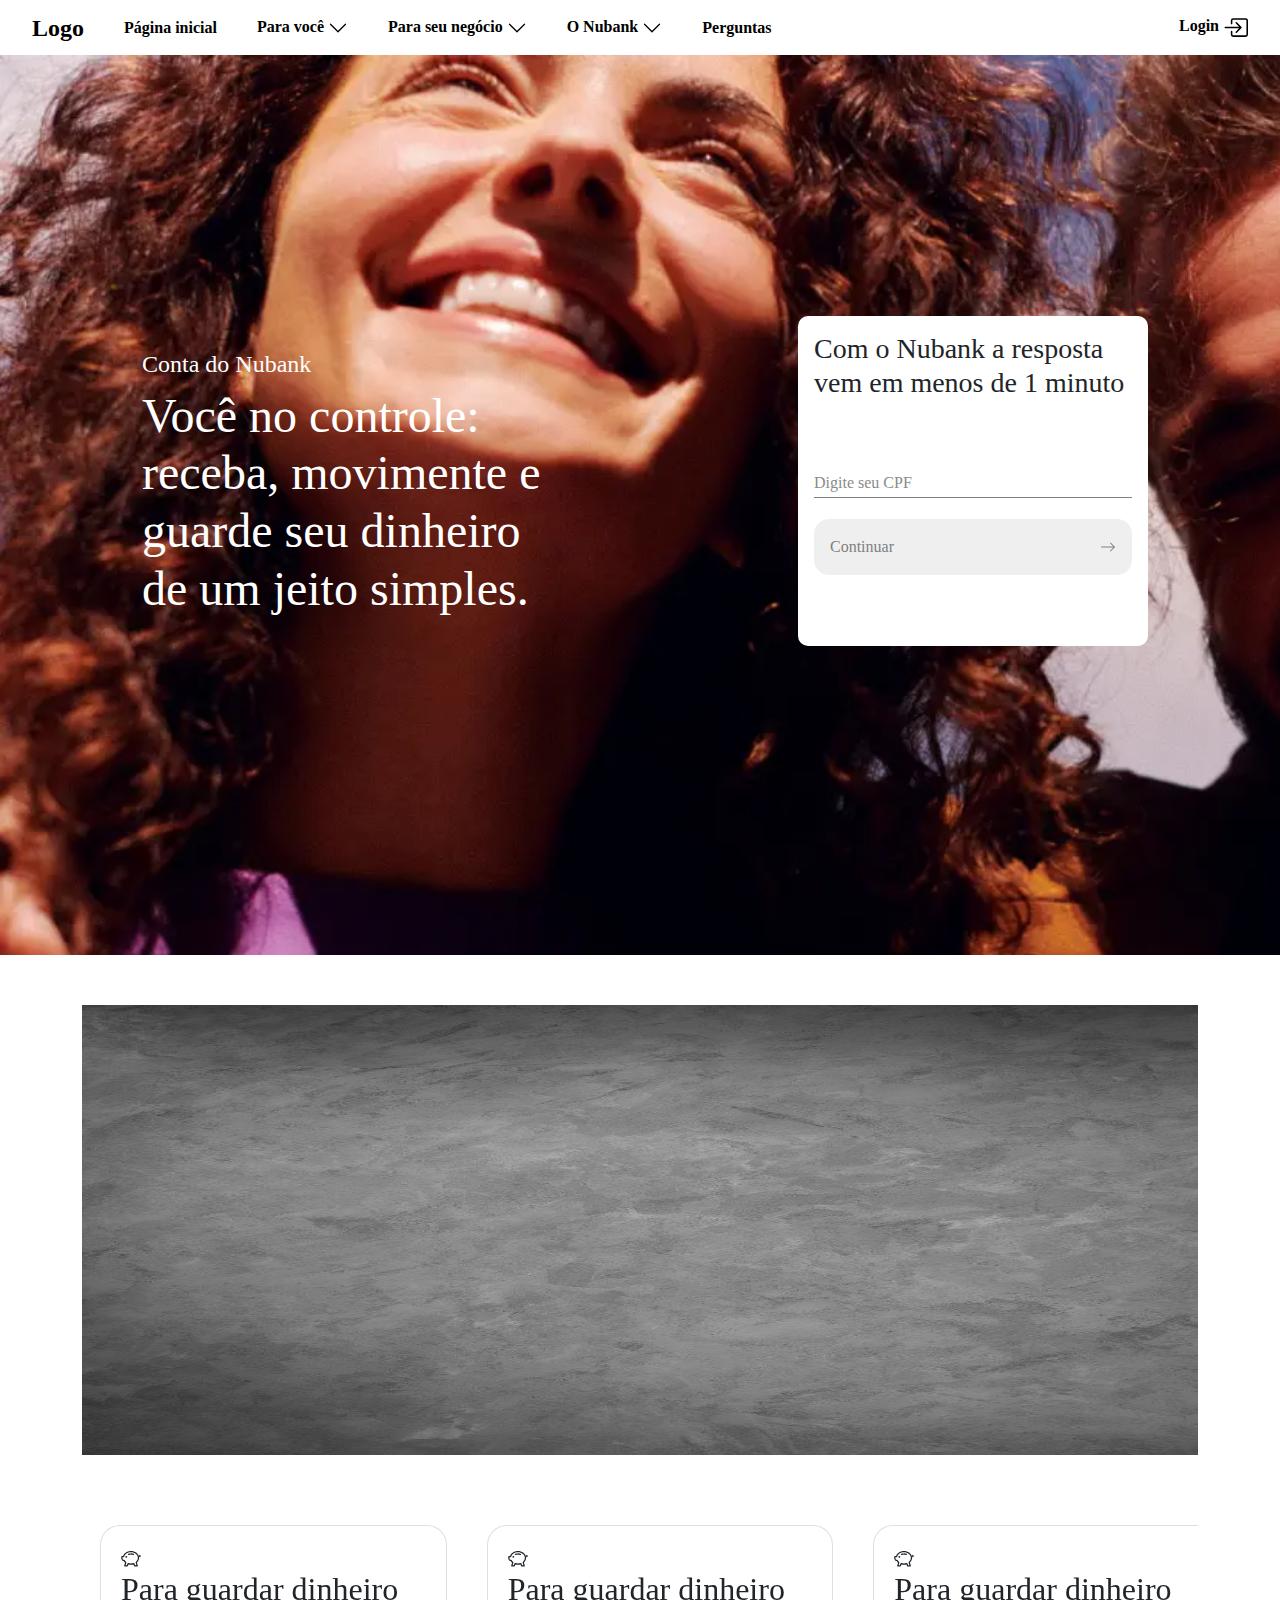
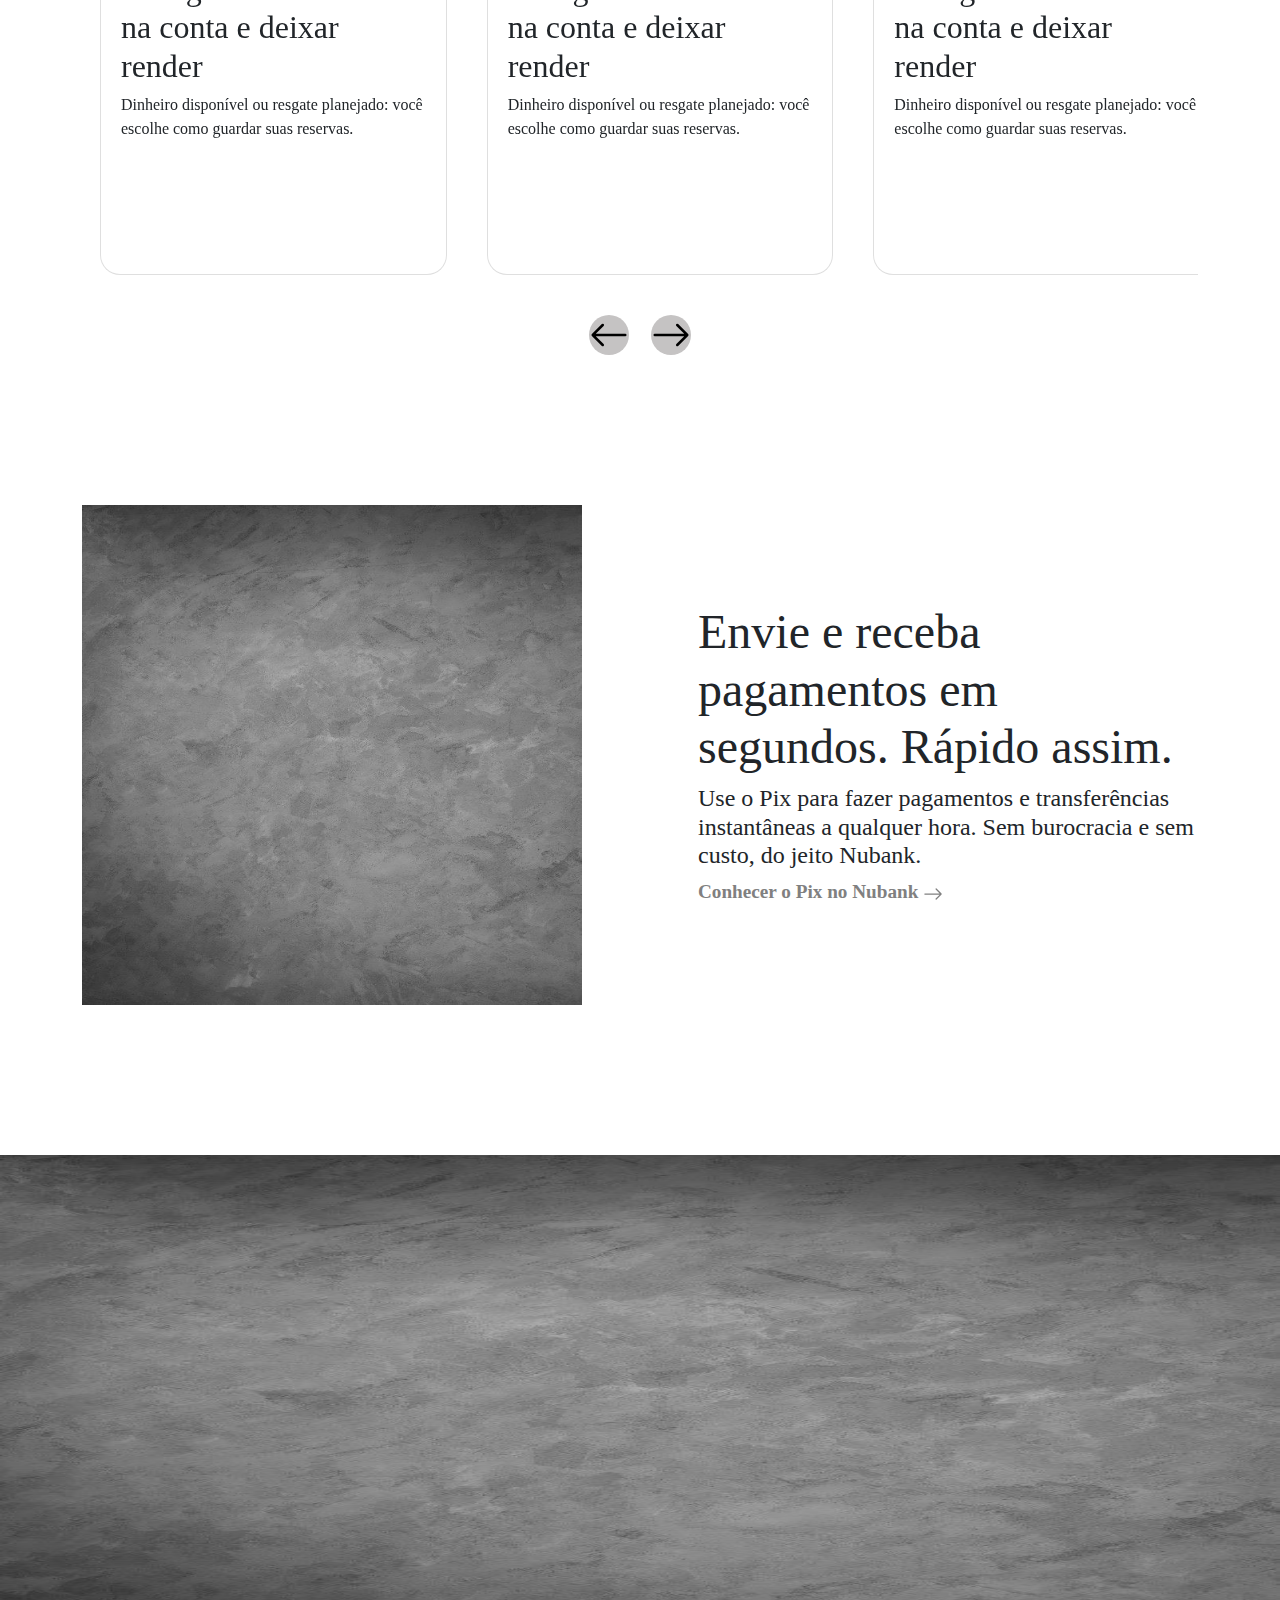
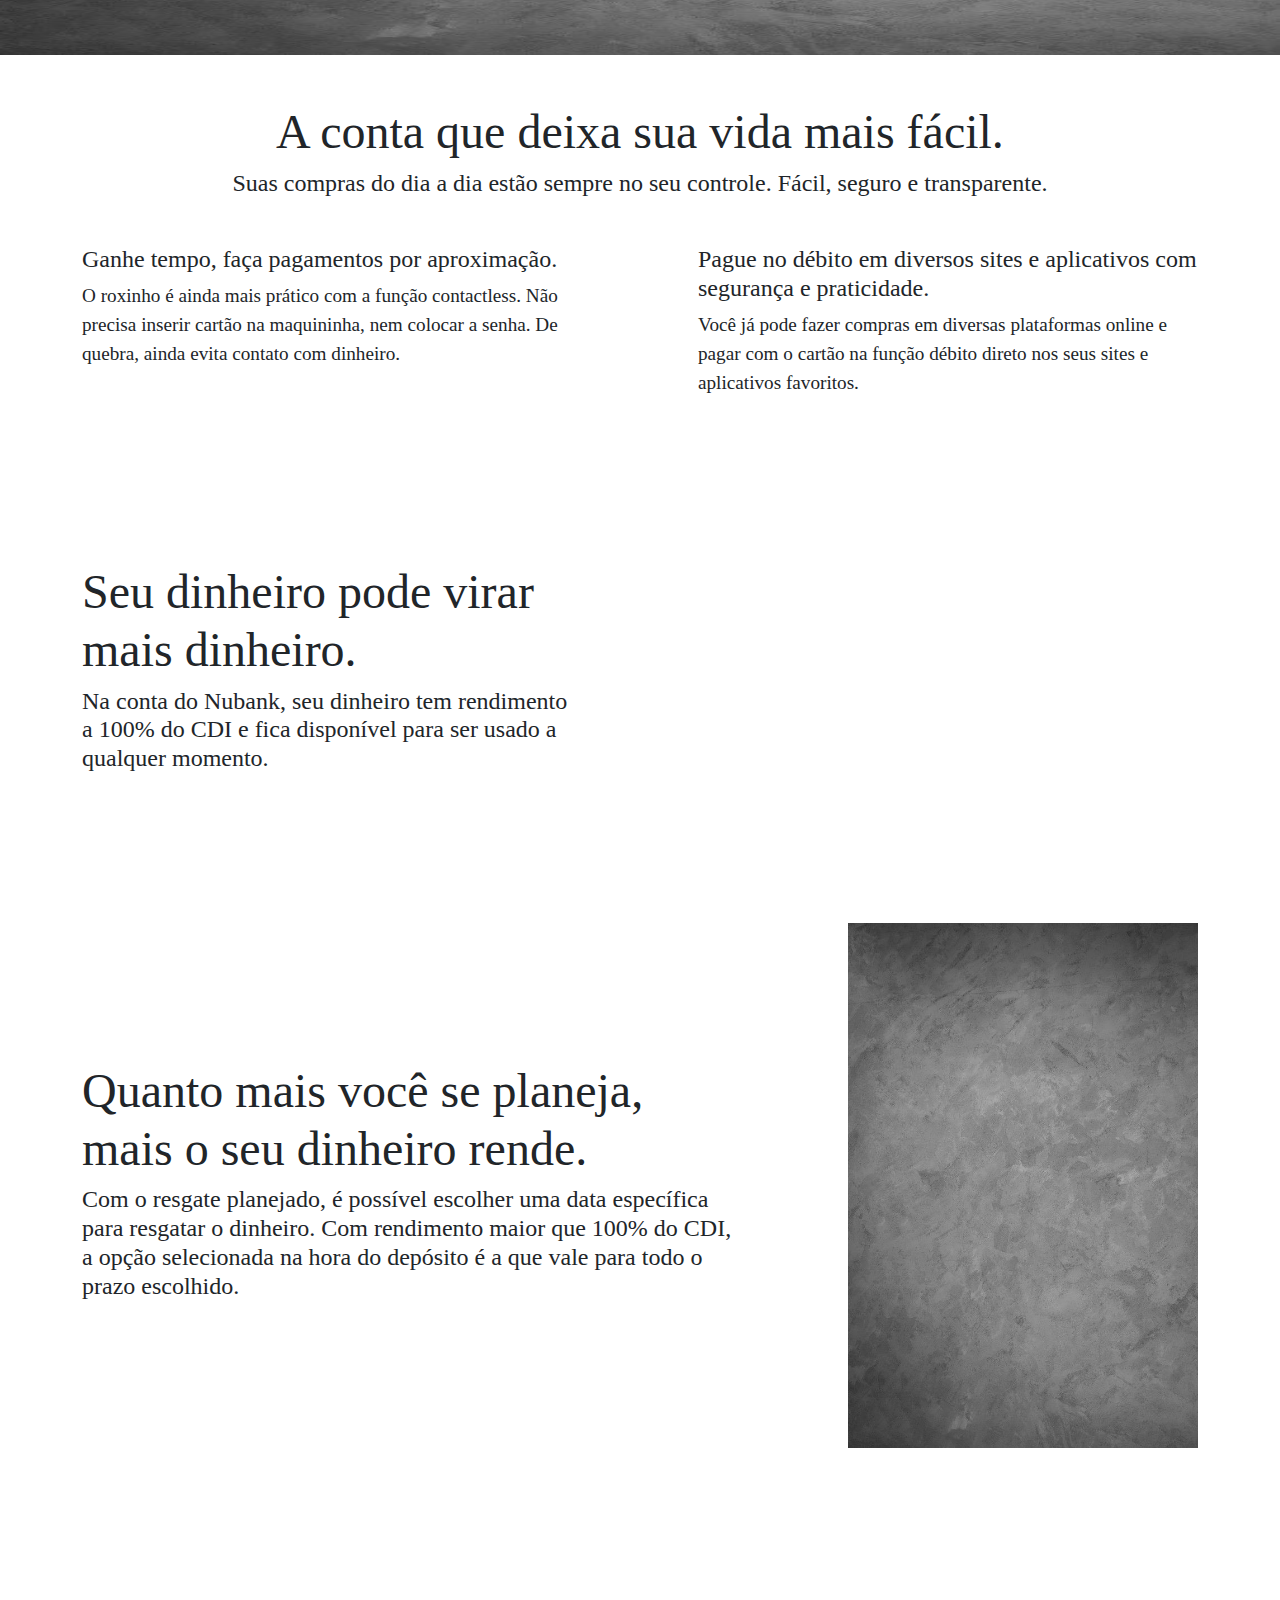
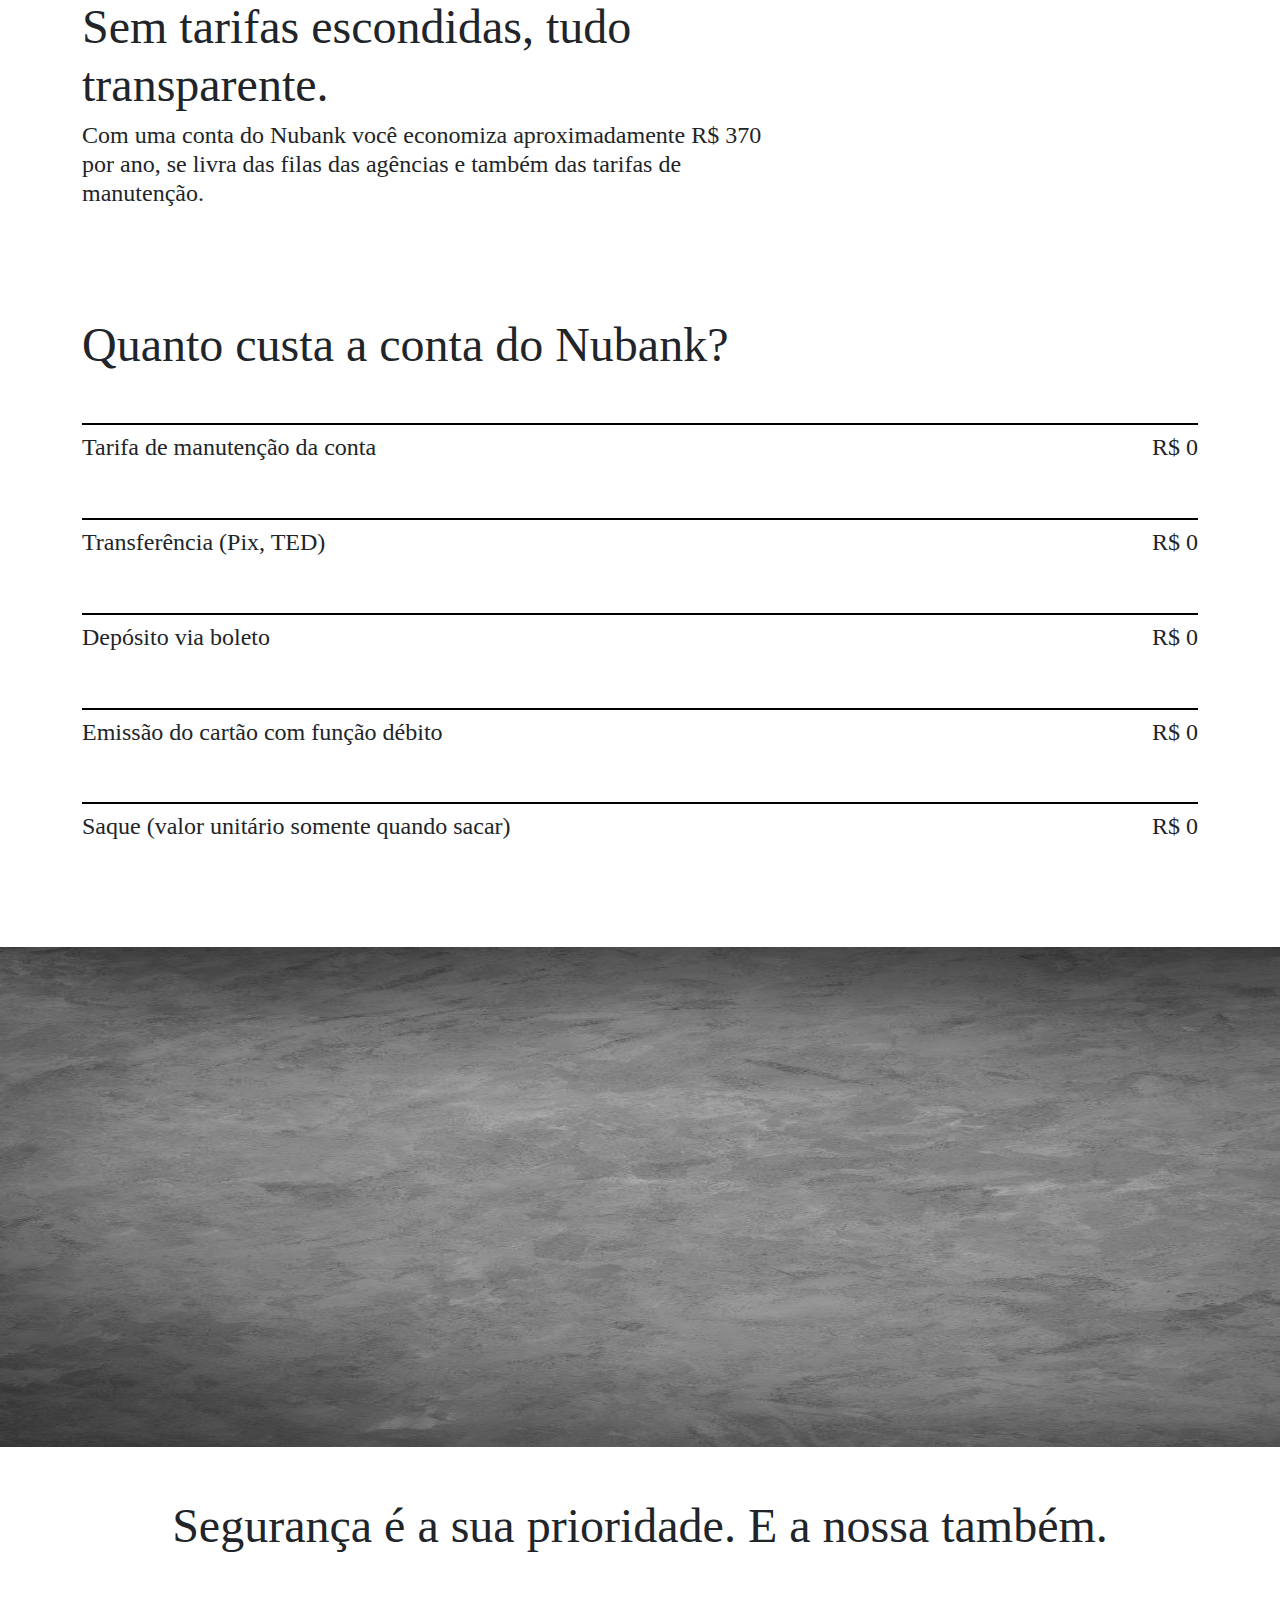
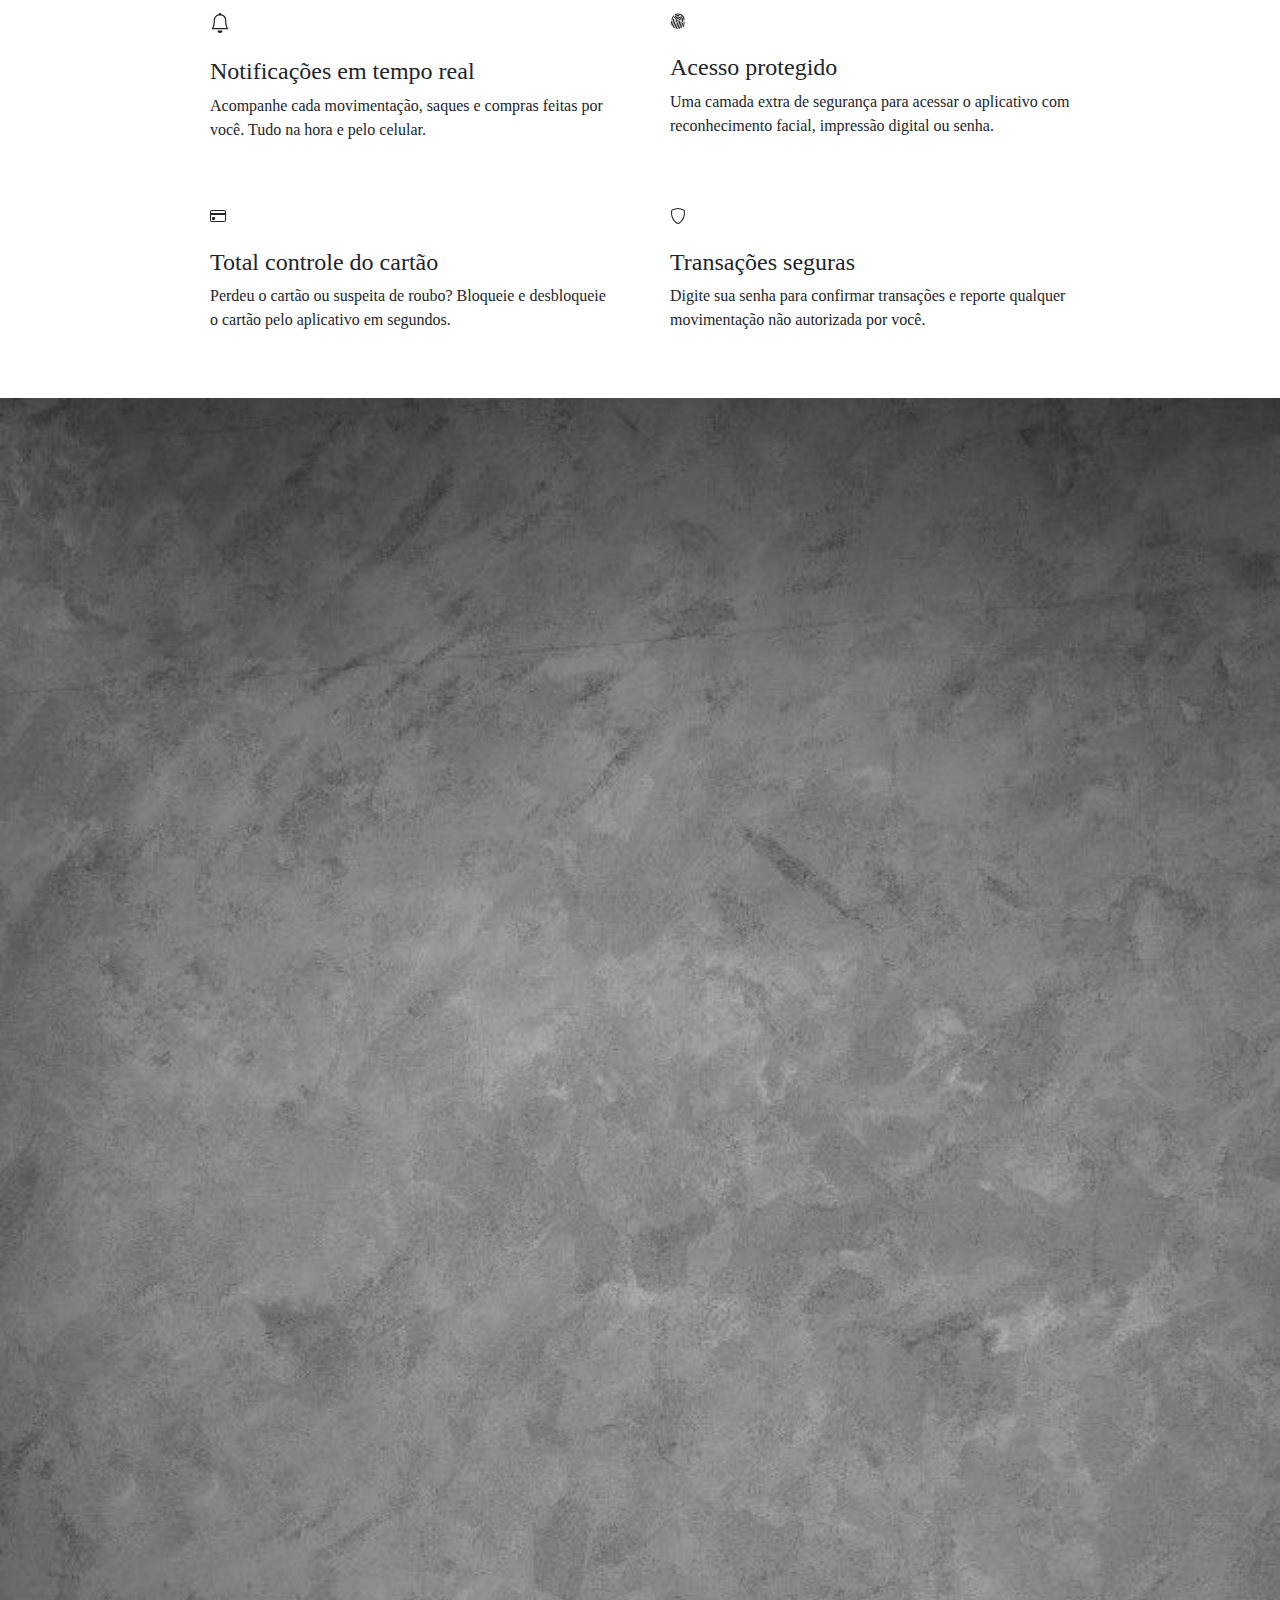
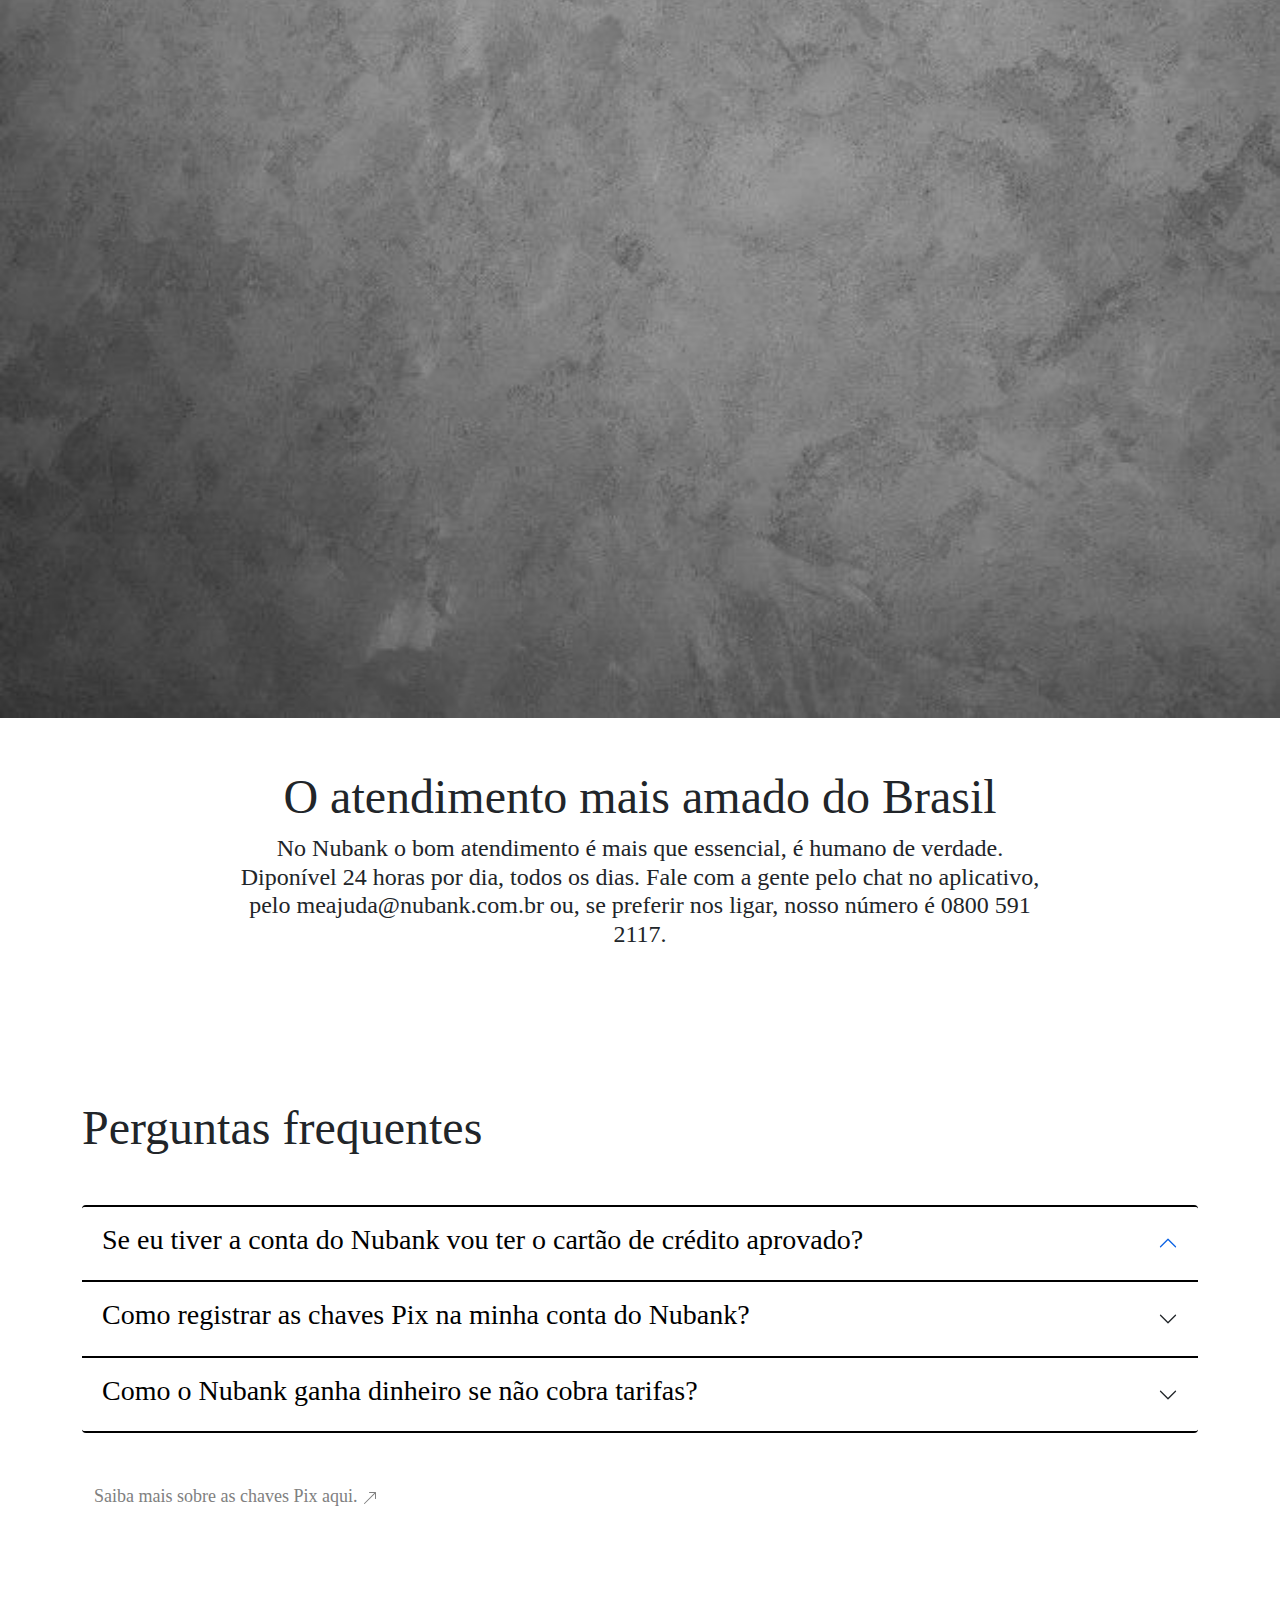
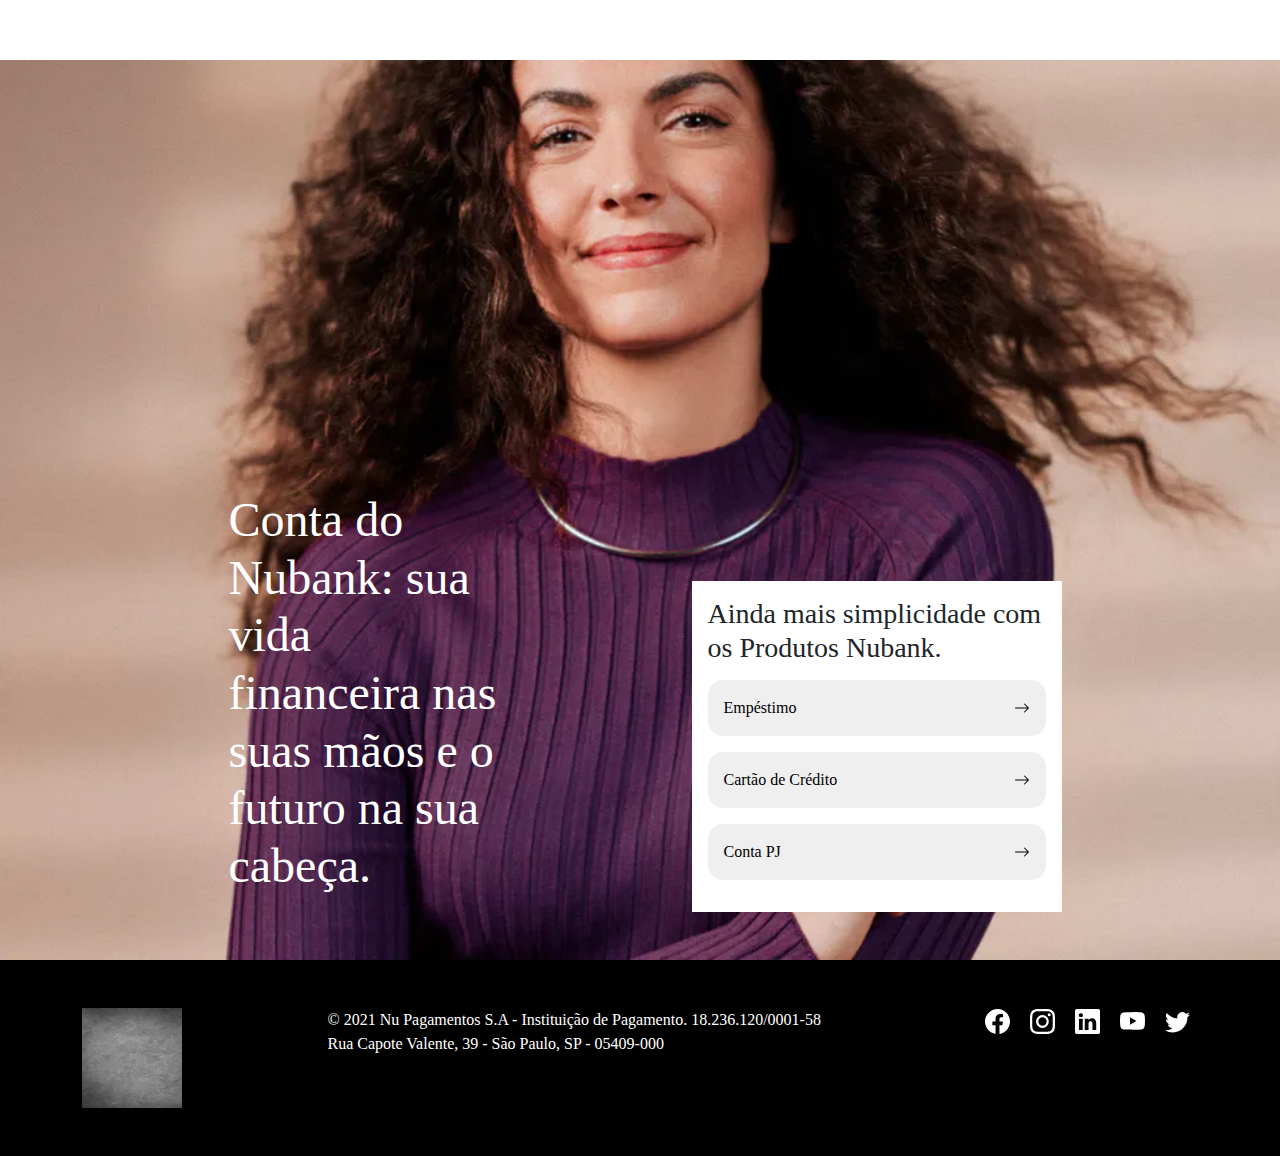
==== conta.html @ ff96b142 "Atualizações" ====
<!DOCTYPE html>
<html lang="en">
  <head>
      <meta charset="UTF-8">
      <meta http-equiv="X-UA-Compatible" content="IE=edge">
      <meta name="viewport" content="width=device-width, initial-scale=1.0">
      <link href="css/bootstrap.css" rel="stylesheet">
          <!-- ===== Link Swiper's CSS ===== -->
          <link rel="stylesheet" href="https://unpkg.com/swiper/swiper-bundle.min.css"/>

          <!-- ===== Fontawesome CDN Link ===== -->
          <link rel="stylesheet" href="https://cdnjs.cloudflare.com/ajax/libs/font-awesome/6.0.0-beta3/css/all.min.css"/>
              
          <link rel="stylesheet" href="css/style.css">

      <title>Conta</title>
  </head>
  <body>
      <div class="nave-bar" id="btnMenu">
          <div>
            Logo
          </div>  
          <div >
            <svg xmlns="http://www.w3.org/2000/svg" width="40" height="40" fill="currentColor" class="bi bi-list text-end" viewBox="0 0 16 16">
              <path fill-rule="evenodd" d="M2.5 12a.5.5 0 0 1 .5-.5h10a.5.5 0 0 1 0 1H3a.5.5 0 0 1-.5-.5zm0-4a.5.5 0 0 1 .5-.5h10a.5.5 0 0 1 0 1H3a.5.5 0 0 1-.5-.5zm0-4a.5.5 0 0 1 .5-.5h10a.5.5 0 0 1 0 1H3a.5.5 0 0 1-.5-.5z"/>
            </svg>
          </div>
        </div>
      
        <nav class="bg-white container-fluid">
          <ul class="menu  align-items-center justify-content-between" id="menu">
            <div id="nav">
              <li class=""><a href="#" class="nave-bar1">Logo</a></li>
              <li class=""><a href="#" class="menu__link">Página inicial</a></li>
              <li class=" container-submenu">
                <a  href="#" class="menu__link submenu-btn" >Para você
                    <svg xmlns="http://www.w3.org/2000/svg" width="20" height="20" fill="currentColor" class="bi bi-chevron-down" viewBox="0 0 16 16">
                        <path fill-rule="evenodd" d="M1.646 4.646a.5.5 0 0 1 .708 0L8 10.293l5.646-5.647a.5.5 0 0 1 .708.708l-6 6a.5.5 0 0 1-.708 0l-6-6a.5.5 0 0 1 0-.708z"/>
                      </svg>
                </a>
                <ul id="div" class="submenu">
                  <div class="d-flex w-100 bg-white">
                    <div class=" menu_div  w-100">
                      <p>Nubank</p>
                      <p><a class="link_submenu" href="#">Cartão de crédito</a></p>
                      <p><a class="link_submenu" href="#">Conta do Nubank</a></p> 
                    </div>
        
                    <div class=" menu_div w-100">
                      <p>Nubank Ultravioleta</p>
                      <p><a class="link_submenu" href="#">Cartão de crédito</a></p>  
                    </div>
        
                    <div class=" menu_div w-100">
                      <p>Outros produtos</p>
                      <p><a class="link_submenu" href="#">Empréstimo Pessoal</a></p>
                      <p><a class="link_submenu" href="#">Seguro de Vida</a></p> 
                      <p><a class="link_submenu" href="#">Seguro de Celular</a></p>
                      <p><a class="link_submenu" href="#">Investimento</a></p> 
                    </div>
                  </div>
                </ul>     
              </li>
            
              <li class=" container-submenu">
                <a  href="#" class="menu__link submenu-btn" >Para seu negócio
                    <svg xmlns="http://www.w3.org/2000/svg" width="20" height="20" fill="currentColor" class="bi bi-chevron-down" viewBox="0 0 16 16">
                        <path fill-rule="evenodd" d="M1.646 4.646a.5.5 0 0 1 .708 0L8 10.293l5.646-5.647a.5.5 0 0 1 .708.708l-6 6a.5.5 0 0 1-.708 0l-6-6a.5.5 0 0 1 0-.708z"/>
                    </svg>
                </a>
                <ul id="div" class="submenu">
                  <div class="bg-white">
                    <div class=" menu_div">
                      <p>Nubank PJ</p>
                      <p><a class="link_submenu" href="#">Conta PJ</a></p>
                      <p><a class="link_submenu" href="#">Cartão de crédito PJ</a></p> 
                    </div>
                  </div>
                </ul>     
              </li>
              <li class=" container-submenu">
                <a  href="#" class="menu__link submenu-btn" >O Nubank
                    <svg xmlns="http://www.w3.org/2000/svg" width="20" height="20" fill="currentColor" class="bi bi-chevron-down" viewBox="0 0 16 16">
                        <path fill-rule="evenodd" d="M1.646 4.646a.5.5 0 0 1 .708 0L8 10.293l5.646-5.647a.5.5 0 0 1 .708.708l-6 6a.5.5 0 0 1-.708 0l-6-6a.5.5 0 0 1 0-.708z"/>
                      </svg>
                </a>
                <ul id="div" class="submenu">
                  <div class="d-flex w-100 bg-white">
                    <div class=" menu_div  w-100">
                      <p>Sobre nós</p>
                      <p><a class="link_submenu" href="#">O Nu</a></p>
                      <p><a class="link_submenu" href="#">Sala de impresa</a></p> 
                      <p><a class="link_submenu" href="#">Carreiras</a></p>
                      <p><a class="link_submenu" href="#">Nu Impacto</a></p> 
                      <p><a class="link_submenu" href="#">Investidores</a></p> 
                    </div>
        
                    <div class=" menu_div w-100">
                      <p>Outros canais</p>
                      <p><a class="link_submenu" href="#">Blog</a></p>
                      <p><a class="link_submenu" href="#">Newsletter</a></p>
                      <p><a class="link_submenu" href="#">Comunidade</a></p>
                      <p><a class="link_submenu" href="#">InvestNews</a></p>
                    </div>
        
                    <div class=" menu_div w-100">
                      <p>Nubank pelo mundo</p>
                      <p><a class="link_submenu" href="#">México</a></p>
                      <p><a class="link_submenu" href="#">Colômbia</a></p> 
                      <p><a class="link_submenu" href="#">Argentina</a></p>
                      <p><a class="link_submenu" href="#">Nu internacional</a></p> 
                    </div>
                  </div>
                </ul>     
              </li>
              <li class="menu__item"><a href="#" class="menu__link">Perguntas</a></li>
            </div>
            <li class="menu__item1 flexli">
                <a href="#" class="menu__link">Login
                  <svg xmlns="http://www.w3.org/2000/svg" width="25" height="25" fill="currentColor" class="bi bi-box-arrow-in-right" viewBox="0 0 16 16">
                      <path fill-rule="evenodd" d="M6 3.5a.5.5 0 0 1 .5-.5h8a.5.5 0 0 1 .5.5v9a.5.5 0 0 1-.5.5h-8a.5.5 0 0 1-.5-.5v-2a.5.5 0 0 0-1 0v2A1.5 1.5 0 0 0 6.5 14h8a1.5 1.5 0 0 0 1.5-1.5v-9A1.5 1.5 0 0 0 14.5 2h-8A1.5 1.5 0 0 0 5 3.5v2a.5.5 0 0 0 1 0v-2z"/>
                      <path fill-rule="evenodd" d="M11.854 8.354a.5.5 0 0 0 0-.708l-3-3a.5.5 0 1 0-.708.708L10.293 7.5H1.5a.5.5 0 0 0 0 1h8.793l-2.147 2.146a.5.5 0 0 0 .708.708l3-3z"/>
                    </svg>
                </a>
            </li> 

          </ul>
        </nav>
      <div class="img-topoConta">
          <div class="container">
              <div class="flex11 containerConta2">
                  <div class="divConta1 ">
                      <h5>Conta do Nubank</h5>
                      <h1>Você no controle: receba, movimente e guarde seu dinheiro de um jeito simples.</h1>
                  </div>
                  <div class="divConta2 mb-5" >
                      <div class="p-3">
                          <h3>Com o Nubank a resposta vem em menos de 1 minuto</h3>
                          <div id="input-cpf" class="mt-5">
                            <div>Digite seu CPF</div>
                            <input class="input1" type="text">
                          </div>
                          
                          <button class="mt-5 mb-4 ButtonConta2 p-3" type="submit">
                              <span>Continuar</span>   
                              <svg xmlns="http://www.w3.org/2000/svg" width="16" height="16" fill="currentColor" class="bi bi-arrow-right" viewBox="0 0 16 16">
                                  <path fill-rule="evenodd" d="M1 8a.5.5 0 0 1 .5-.5h11.793l-3.147-3.146a.5.5 0 0 1 .708-.708l4 4a.5.5 0 0 1 0 .708l-4 4a.5.5 0 0 1-.708-.708L13.293 8.5H1.5A.5.5 0 0 1 1 8z"/>
                              </svg>
                          </button>
                      </div>
                  </div>
              </div>
          </div>
      </div>

      <div class="container">
          <div class="imgConta1">
              <img class="imgConta12" src="img/49a67b7c873fd73ff56105f6567989dd.jpg" alt="">
          </div>  
      </div>

      <div class="for1">
        <div class="flexConta10">
          <div class=" card2">
            <svg xmlns="http://www.w3.org/2000/svg" width="20" height="20" fill="currentColor" class="bi bi-piggy-bank" viewBox="0 0 16 16">
                <path d="M5 6.25a.75.75 0 1 1-1.5 0 .75.75 0 0 1 1.5 0zm1.138-1.496A6.613 6.613 0 0 1 7.964 4.5c.666 0 1.303.097 1.893.273a.5.5 0 0 0 .286-.958A7.602 7.602 0 0 0 7.964 3.5c-.734 0-1.441.103-2.102.292a.5.5 0 1 0 .276.962z"/>
                <path fill-rule="evenodd" d="M7.964 1.527c-2.977 0-5.571 1.704-6.32 4.125h-.55A1 1 0 0 0 .11 6.824l.254 1.46a1.5 1.5 0 0 0 1.478 1.243h.263c.3.513.688.978 1.145 1.382l-.729 2.477a.5.5 0 0 0 .48.641h2a.5.5 0 0 0 .471-.332l.482-1.351c.635.173 1.31.267 2.011.267.707 0 1.388-.095 2.028-.272l.543 1.372a.5.5 0 0 0 .465.316h2a.5.5 0 0 0 .478-.645l-.761-2.506C13.81 9.895 14.5 8.559 14.5 7.069c0-.145-.007-.29-.02-.431.261-.11.508-.266.705-.444.315.306.815.306.815-.417 0 .223-.5.223-.461-.026a.95.95 0 0 0 .09-.255.7.7 0 0 0-.202-.645.58.58 0 0 0-.707-.098.735.735 0 0 0-.375.562c-.024.243.082.48.32.654a2.112 2.112 0 0 1-.259.153c-.534-2.664-3.284-4.595-6.442-4.595zM2.516 6.26c.455-2.066 2.667-3.733 5.448-3.733 3.146 0 5.536 2.114 5.536 4.542 0 1.254-.624 2.41-1.67 3.248a.5.5 0 0 0-.165.535l.66 2.175h-.985l-.59-1.487a.5.5 0 0 0-.629-.288c-.661.23-1.39.359-2.157.359a6.558 6.558 0 0 1-2.157-.359.5.5 0 0 0-.635.304l-.525 1.471h-.979l.633-2.15a.5.5 0 0 0-.17-.534 4.649 4.649 0 0 1-1.284-1.541.5.5 0 0 0-.446-.275h-.56a.5.5 0 0 1-.492-.414l-.254-1.46h.933a.5.5 0 0 0 .488-.393zm12.621-.857a.565.565 0 0 1-.098.21.704.704 0 0 1-.044-.025c-.146-.09-.157-.175-.152-.223a.236.236 0 0 1 .117-.173c.049-.027.08-.021.113.012a.202.202 0 0 1 .064.199z"/>
              </svg>
            <h2>Para guardar dinheiro na conta e deixar render</h2>
            <p>Dinheiro disponível ou resgate planejado: você escolhe como guardar suas reservas.</p>
          </div>
          <div class=" card2">
            <svg xmlns="http://www.w3.org/2000/svg" width="20" height="20" fill="currentColor" class="bi bi-piggy-bank" viewBox="0 0 16 16">
                <path d="M5 6.25a.75.75 0 1 1-1.5 0 .75.75 0 0 1 1.5 0zm1.138-1.496A6.613 6.613 0 0 1 7.964 4.5c.666 0 1.303.097 1.893.273a.5.5 0 0 0 .286-.958A7.602 7.602 0 0 0 7.964 3.5c-.734 0-1.441.103-2.102.292a.5.5 0 1 0 .276.962z"/>
                <path fill-rule="evenodd" d="M7.964 1.527c-2.977 0-5.571 1.704-6.32 4.125h-.55A1 1 0 0 0 .11 6.824l.254 1.46a1.5 1.5 0 0 0 1.478 1.243h.263c.3.513.688.978 1.145 1.382l-.729 2.477a.5.5 0 0 0 .48.641h2a.5.5 0 0 0 .471-.332l.482-1.351c.635.173 1.31.267 2.011.267.707 0 1.388-.095 2.028-.272l.543 1.372a.5.5 0 0 0 .465.316h2a.5.5 0 0 0 .478-.645l-.761-2.506C13.81 9.895 14.5 8.559 14.5 7.069c0-.145-.007-.29-.02-.431.261-.11.508-.266.705-.444.315.306.815.306.815-.417 0 .223-.5.223-.461-.026a.95.95 0 0 0 .09-.255.7.7 0 0 0-.202-.645.58.58 0 0 0-.707-.098.735.735 0 0 0-.375.562c-.024.243.082.48.32.654a2.112 2.112 0 0 1-.259.153c-.534-2.664-3.284-4.595-6.442-4.595zM2.516 6.26c.455-2.066 2.667-3.733 5.448-3.733 3.146 0 5.536 2.114 5.536 4.542 0 1.254-.624 2.41-1.67 3.248a.5.5 0 0 0-.165.535l.66 2.175h-.985l-.59-1.487a.5.5 0 0 0-.629-.288c-.661.23-1.39.359-2.157.359a6.558 6.558 0 0 1-2.157-.359.5.5 0 0 0-.635.304l-.525 1.471h-.979l.633-2.15a.5.5 0 0 0-.17-.534 4.649 4.649 0 0 1-1.284-1.541.5.5 0 0 0-.446-.275h-.56a.5.5 0 0 1-.492-.414l-.254-1.46h.933a.5.5 0 0 0 .488-.393zm12.621-.857a.565.565 0 0 1-.098.21.704.704 0 0 1-.044-.025c-.146-.09-.157-.175-.152-.223a.236.236 0 0 1 .117-.173c.049-.027.08-.021.113.012a.202.202 0 0 1 .064.199z"/>
              </svg>
            <h2>Para guardar dinheiro na conta e deixar render</h2>
            <p>Dinheiro disponível ou resgate planejado: você escolhe como guardar suas reservas.</p>
          </div>
          <div class=" card2">
            <svg xmlns="http://www.w3.org/2000/svg" width="20" height="20" fill="currentColor" class="bi bi-piggy-bank" viewBox="0 0 16 16">
                <path d="M5 6.25a.75.75 0 1 1-1.5 0 .75.75 0 0 1 1.5 0zm1.138-1.496A6.613 6.613 0 0 1 7.964 4.5c.666 0 1.303.097 1.893.273a.5.5 0 0 0 .286-.958A7.602 7.602 0 0 0 7.964 3.5c-.734 0-1.441.103-2.102.292a.5.5 0 1 0 .276.962z"/>
                <path fill-rule="evenodd" d="M7.964 1.527c-2.977 0-5.571 1.704-6.32 4.125h-.55A1 1 0 0 0 .11 6.824l.254 1.46a1.5 1.5 0 0 0 1.478 1.243h.263c.3.513.688.978 1.145 1.382l-.729 2.477a.5.5 0 0 0 .48.641h2a.5.5 0 0 0 .471-.332l.482-1.351c.635.173 1.31.267 2.011.267.707 0 1.388-.095 2.028-.272l.543 1.372a.5.5 0 0 0 .465.316h2a.5.5 0 0 0 .478-.645l-.761-2.506C13.81 9.895 14.5 8.559 14.5 7.069c0-.145-.007-.29-.02-.431.261-.11.508-.266.705-.444.315.306.815.306.815-.417 0 .223-.5.223-.461-.026a.95.95 0 0 0 .09-.255.7.7 0 0 0-.202-.645.58.58 0 0 0-.707-.098.735.735 0 0 0-.375.562c-.024.243.082.48.32.654a2.112 2.112 0 0 1-.259.153c-.534-2.664-3.284-4.595-6.442-4.595zM2.516 6.26c.455-2.066 2.667-3.733 5.448-3.733 3.146 0 5.536 2.114 5.536 4.542 0 1.254-.624 2.41-1.67 3.248a.5.5 0 0 0-.165.535l.66 2.175h-.985l-.59-1.487a.5.5 0 0 0-.629-.288c-.661.23-1.39.359-2.157.359a6.558 6.558 0 0 1-2.157-.359.5.5 0 0 0-.635.304l-.525 1.471h-.979l.633-2.15a.5.5 0 0 0-.17-.534 4.649 4.649 0 0 1-1.284-1.541.5.5 0 0 0-.446-.275h-.56a.5.5 0 0 1-.492-.414l-.254-1.46h.933a.5.5 0 0 0 .488-.393zm12.621-.857a.565.565 0 0 1-.098.21.704.704 0 0 1-.044-.025c-.146-.09-.157-.175-.152-.223a.236.236 0 0 1 .117-.173c.049-.027.08-.021.113.012a.202.202 0 0 1 .064.199z"/>
              </svg>
            <h2>Para guardar dinheiro na conta e deixar render</h2>
            <p>Dinheiro disponível ou resgate planejado: você escolhe como guardar suas reservas.</p>
          </div>
          <div class=" card2">
            <svg xmlns="http://www.w3.org/2000/svg" width="20" height="20" fill="currentColor" class="bi bi-piggy-bank" viewBox="0 0 16 16">
                <path d="M5 6.25a.75.75 0 1 1-1.5 0 .75.75 0 0 1 1.5 0zm1.138-1.496A6.613 6.613 0 0 1 7.964 4.5c.666 0 1.303.097 1.893.273a.5.5 0 0 0 .286-.958A7.602 7.602 0 0 0 7.964 3.5c-.734 0-1.441.103-2.102.292a.5.5 0 1 0 .276.962z"/>
                <path fill-rule="evenodd" d="M7.964 1.527c-2.977 0-5.571 1.704-6.32 4.125h-.55A1 1 0 0 0 .11 6.824l.254 1.46a1.5 1.5 0 0 0 1.478 1.243h.263c.3.513.688.978 1.145 1.382l-.729 2.477a.5.5 0 0 0 .48.641h2a.5.5 0 0 0 .471-.332l.482-1.351c.635.173 1.31.267 2.011.267.707 0 1.388-.095 2.028-.272l.543 1.372a.5.5 0 0 0 .465.316h2a.5.5 0 0 0 .478-.645l-.761-2.506C13.81 9.895 14.5 8.559 14.5 7.069c0-.145-.007-.29-.02-.431.261-.11.508-.266.705-.444.315.306.815.306.815-.417 0 .223-.5.223-.461-.026a.95.95 0 0 0 .09-.255.7.7 0 0 0-.202-.645.58.58 0 0 0-.707-.098.735.735 0 0 0-.375.562c-.024.243.082.48.32.654a2.112 2.112 0 0 1-.259.153c-.534-2.664-3.284-4.595-6.442-4.595zM2.516 6.26c.455-2.066 2.667-3.733 5.448-3.733 3.146 0 5.536 2.114 5.536 4.542 0 1.254-.624 2.41-1.67 3.248a.5.5 0 0 0-.165.535l.66 2.175h-.985l-.59-1.487a.5.5 0 0 0-.629-.288c-.661.23-1.39.359-2.157.359a6.558 6.558 0 0 1-2.157-.359.5.5 0 0 0-.635.304l-.525 1.471h-.979l.633-2.15a.5.5 0 0 0-.17-.534 4.649 4.649 0 0 1-1.284-1.541.5.5 0 0 0-.446-.275h-.56a.5.5 0 0 1-.492-.414l-.254-1.46h.933a.5.5 0 0 0 .488-.393zm12.621-.857a.565.565 0 0 1-.098.21.704.704 0 0 1-.044-.025c-.146-.09-.157-.175-.152-.223a.236.236 0 0 1 .117-.173c.049-.027.08-.021.113.012a.202.202 0 0 1 .064.199z"/>
              </svg>
            <h2>Para guardar dinheiro na conta e deixar render</h2>
            <p>Dinheiro disponível ou resgate planejado: você escolhe como guardar suas reservas.</p>
          </div>
          <div class=" card2">
            <svg xmlns="http://www.w3.org/2000/svg" width="20" height="20" fill="currentColor" class="bi bi-piggy-bank" viewBox="0 0 16 16">
                <path d="M5 6.25a.75.75 0 1 1-1.5 0 .75.75 0 0 1 1.5 0zm1.138-1.496A6.613 6.613 0 0 1 7.964 4.5c.666 0 1.303.097 1.893.273a.5.5 0 0 0 .286-.958A7.602 7.602 0 0 0 7.964 3.5c-.734 0-1.441.103-2.102.292a.5.5 0 1 0 .276.962z"/>
                <path fill-rule="evenodd" d="M7.964 1.527c-2.977 0-5.571 1.704-6.32 4.125h-.55A1 1 0 0 0 .11 6.824l.254 1.46a1.5 1.5 0 0 0 1.478 1.243h.263c.3.513.688.978 1.145 1.382l-.729 2.477a.5.5 0 0 0 .48.641h2a.5.5 0 0 0 .471-.332l.482-1.351c.635.173 1.31.267 2.011.267.707 0 1.388-.095 2.028-.272l.543 1.372a.5.5 0 0 0 .465.316h2a.5.5 0 0 0 .478-.645l-.761-2.506C13.81 9.895 14.5 8.559 14.5 7.069c0-.145-.007-.29-.02-.431.261-.11.508-.266.705-.444.315.306.815.306.815-.417 0 .223-.5.223-.461-.026a.95.95 0 0 0 .09-.255.7.7 0 0 0-.202-.645.58.58 0 0 0-.707-.098.735.735 0 0 0-.375.562c-.024.243.082.48.32.654a2.112 2.112 0 0 1-.259.153c-.534-2.664-3.284-4.595-6.442-4.595zM2.516 6.26c.455-2.066 2.667-3.733 5.448-3.733 3.146 0 5.536 2.114 5.536 4.542 0 1.254-.624 2.41-1.67 3.248a.5.5 0 0 0-.165.535l.66 2.175h-.985l-.59-1.487a.5.5 0 0 0-.629-.288c-.661.23-1.39.359-2.157.359a6.558 6.558 0 0 1-2.157-.359.5.5 0 0 0-.635.304l-.525 1.471h-.979l.633-2.15a.5.5 0 0 0-.17-.534 4.649 4.649 0 0 1-1.284-1.541.5.5 0 0 0-.446-.275h-.56a.5.5 0 0 1-.492-.414l-.254-1.46h.933a.5.5 0 0 0 .488-.393zm12.621-.857a.565.565 0 0 1-.098.21.704.704 0 0 1-.044-.025c-.146-.09-.157-.175-.152-.223a.236.236 0 0 1 .117-.173c.049-.027.08-.021.113.012a.202.202 0 0 1 .064.199z"/>
              </svg>
            <h2>Para guardar dinheiro na conta e deixar render</h2>
            <p>Dinheiro disponível ou resgate planejado: você escolhe como guardar suas reservas.</p>
          </div>
          <div class=" card2">
            <svg xmlns="http://www.w3.org/2000/svg" width="20" height="20" fill="currentColor" class="bi bi-piggy-bank" viewBox="0 0 16 16">
                <path d="M5 6.25a.75.75 0 1 1-1.5 0 .75.75 0 0 1 1.5 0zm1.138-1.496A6.613 6.613 0 0 1 7.964 4.5c.666 0 1.303.097 1.893.273a.5.5 0 0 0 .286-.958A7.602 7.602 0 0 0 7.964 3.5c-.734 0-1.441.103-2.102.292a.5.5 0 1 0 .276.962z"/>
                <path fill-rule="evenodd" d="M7.964 1.527c-2.977 0-5.571 1.704-6.32 4.125h-.55A1 1 0 0 0 .11 6.824l.254 1.46a1.5 1.5 0 0 0 1.478 1.243h.263c.3.513.688.978 1.145 1.382l-.729 2.477a.5.5 0 0 0 .48.641h2a.5.5 0 0 0 .471-.332l.482-1.351c.635.173 1.31.267 2.011.267.707 0 1.388-.095 2.028-.272l.543 1.372a.5.5 0 0 0 .465.316h2a.5.5 0 0 0 .478-.645l-.761-2.506C13.81 9.895 14.5 8.559 14.5 7.069c0-.145-.007-.29-.02-.431.261-.11.508-.266.705-.444.315.306.815.306.815-.417 0 .223-.5.223-.461-.026a.95.95 0 0 0 .09-.255.7.7 0 0 0-.202-.645.58.58 0 0 0-.707-.098.735.735 0 0 0-.375.562c-.024.243.082.48.32.654a2.112 2.112 0 0 1-.259.153c-.534-2.664-3.284-4.595-6.442-4.595zM2.516 6.26c.455-2.066 2.667-3.733 5.448-3.733 3.146 0 5.536 2.114 5.536 4.542 0 1.254-.624 2.41-1.67 3.248a.5.5 0 0 0-.165.535l.66 2.175h-.985l-.59-1.487a.5.5 0 0 0-.629-.288c-.661.23-1.39.359-2.157.359a6.558 6.558 0 0 1-2.157-.359.5.5 0 0 0-.635.304l-.525 1.471h-.979l.633-2.15a.5.5 0 0 0-.17-.534 4.649 4.649 0 0 1-1.284-1.541.5.5 0 0 0-.446-.275h-.56a.5.5 0 0 1-.492-.414l-.254-1.46h.933a.5.5 0 0 0 .488-.393zm12.621-.857a.565.565 0 0 1-.098.21.704.704 0 0 1-.044-.025c-.146-.09-.157-.175-.152-.223a.236.236 0 0 1 .117-.173c.049-.027.08-.021.113.012a.202.202 0 0 1 .064.199z"/>
              </svg>
            <h2>Para guardar dinheiro na conta e deixar render</h2>
            <p>Dinheiro disponível ou resgate planejado: você escolhe como guardar suas reservas.</p>
          </div>
        </div>


        
      </div>

      <section class="for container">
      
        <div class="swiper mySwiper px-2">
          <div class="swiper-wrapper content">
    
            <div class="swiper-slide card">
                <svg xmlns="http://www.w3.org/2000/svg" width="20" height="20" fill="currentColor" class="bi bi-piggy-bank" viewBox="0 0 16 16">
                    <path d="M5 6.25a.75.75 0 1 1-1.5 0 .75.75 0 0 1 1.5 0zm1.138-1.496A6.613 6.613 0 0 1 7.964 4.5c.666 0 1.303.097 1.893.273a.5.5 0 0 0 .286-.958A7.602 7.602 0 0 0 7.964 3.5c-.734 0-1.441.103-2.102.292a.5.5 0 1 0 .276.962z"/>
                    <path fill-rule="evenodd" d="M7.964 1.527c-2.977 0-5.571 1.704-6.32 4.125h-.55A1 1 0 0 0 .11 6.824l.254 1.46a1.5 1.5 0 0 0 1.478 1.243h.263c.3.513.688.978 1.145 1.382l-.729 2.477a.5.5 0 0 0 .48.641h2a.5.5 0 0 0 .471-.332l.482-1.351c.635.173 1.31.267 2.011.267.707 0 1.388-.095 2.028-.272l.543 1.372a.5.5 0 0 0 .465.316h2a.5.5 0 0 0 .478-.645l-.761-2.506C13.81 9.895 14.5 8.559 14.5 7.069c0-.145-.007-.29-.02-.431.261-.11.508-.266.705-.444.315.306.815.306.815-.417 0 .223-.5.223-.461-.026a.95.95 0 0 0 .09-.255.7.7 0 0 0-.202-.645.58.58 0 0 0-.707-.098.735.735 0 0 0-.375.562c-.024.243.082.48.32.654a2.112 2.112 0 0 1-.259.153c-.534-2.664-3.284-4.595-6.442-4.595zM2.516 6.26c.455-2.066 2.667-3.733 5.448-3.733 3.146 0 5.536 2.114 5.536 4.542 0 1.254-.624 2.41-1.67 3.248a.5.5 0 0 0-.165.535l.66 2.175h-.985l-.59-1.487a.5.5 0 0 0-.629-.288c-.661.23-1.39.359-2.157.359a6.558 6.558 0 0 1-2.157-.359.5.5 0 0 0-.635.304l-.525 1.471h-.979l.633-2.15a.5.5 0 0 0-.17-.534 4.649 4.649 0 0 1-1.284-1.541.5.5 0 0 0-.446-.275h-.56a.5.5 0 0 1-.492-.414l-.254-1.46h.933a.5.5 0 0 0 .488-.393zm12.621-.857a.565.565 0 0 1-.098.21.704.704 0 0 1-.044-.025c-.146-.09-.157-.175-.152-.223a.236.236 0 0 1 .117-.173c.049-.027.08-.021.113.012a.202.202 0 0 1 .064.199z"/>
                  </svg>
                <h2>Para guardar dinheiro na conta e deixar render</h2>
                <p>Dinheiro disponível ou resgate planejado: você escolhe como guardar suas reservas.</p>
            </div>
            
            <div class="swiper-slide card">
                <svg xmlns="http://www.w3.org/2000/svg" width="20" height="20" fill="currentColor" class="bi bi-piggy-bank" viewBox="0 0 16 16">
                    <path d="M5 6.25a.75.75 0 1 1-1.5 0 .75.75 0 0 1 1.5 0zm1.138-1.496A6.613 6.613 0 0 1 7.964 4.5c.666 0 1.303.097 1.893.273a.5.5 0 0 0 .286-.958A7.602 7.602 0 0 0 7.964 3.5c-.734 0-1.441.103-2.102.292a.5.5 0 1 0 .276.962z"/>
                    <path fill-rule="evenodd" d="M7.964 1.527c-2.977 0-5.571 1.704-6.32 4.125h-.55A1 1 0 0 0 .11 6.824l.254 1.46a1.5 1.5 0 0 0 1.478 1.243h.263c.3.513.688.978 1.145 1.382l-.729 2.477a.5.5 0 0 0 .48.641h2a.5.5 0 0 0 .471-.332l.482-1.351c.635.173 1.31.267 2.011.267.707 0 1.388-.095 2.028-.272l.543 1.372a.5.5 0 0 0 .465.316h2a.5.5 0 0 0 .478-.645l-.761-2.506C13.81 9.895 14.5 8.559 14.5 7.069c0-.145-.007-.29-.02-.431.261-.11.508-.266.705-.444.315.306.815.306.815-.417 0 .223-.5.223-.461-.026a.95.95 0 0 0 .09-.255.7.7 0 0 0-.202-.645.58.58 0 0 0-.707-.098.735.735 0 0 0-.375.562c-.024.243.082.48.32.654a2.112 2.112 0 0 1-.259.153c-.534-2.664-3.284-4.595-6.442-4.595zM2.516 6.26c.455-2.066 2.667-3.733 5.448-3.733 3.146 0 5.536 2.114 5.536 4.542 0 1.254-.624 2.41-1.67 3.248a.5.5 0 0 0-.165.535l.66 2.175h-.985l-.59-1.487a.5.5 0 0 0-.629-.288c-.661.23-1.39.359-2.157.359a6.558 6.558 0 0 1-2.157-.359.5.5 0 0 0-.635.304l-.525 1.471h-.979l.633-2.15a.5.5 0 0 0-.17-.534 4.649 4.649 0 0 1-1.284-1.541.5.5 0 0 0-.446-.275h-.56a.5.5 0 0 1-.492-.414l-.254-1.46h.933a.5.5 0 0 0 .488-.393zm12.621-.857a.565.565 0 0 1-.098.21.704.704 0 0 1-.044-.025c-.146-.09-.157-.175-.152-.223a.236.236 0 0 1 .117-.173c.049-.027.08-.021.113.012a.202.202 0 0 1 .064.199z"/>
                  </svg>
                <h2>Para guardar dinheiro na conta e deixar render</h2>
                <p>Dinheiro disponível ou resgate planejado: você escolhe como guardar suas reservas.</p>
            </div>
            
            <div class="swiper-slide card">
                <svg xmlns="http://www.w3.org/2000/svg" width="20" height="20" fill="currentColor" class="bi bi-piggy-bank" viewBox="0 0 16 16">
                    <path d="M5 6.25a.75.75 0 1 1-1.5 0 .75.75 0 0 1 1.5 0zm1.138-1.496A6.613 6.613 0 0 1 7.964 4.5c.666 0 1.303.097 1.893.273a.5.5 0 0 0 .286-.958A7.602 7.602 0 0 0 7.964 3.5c-.734 0-1.441.103-2.102.292a.5.5 0 1 0 .276.962z"/>
                    <path fill-rule="evenodd" d="M7.964 1.527c-2.977 0-5.571 1.704-6.32 4.125h-.55A1 1 0 0 0 .11 6.824l.254 1.46a1.5 1.5 0 0 0 1.478 1.243h.263c.3.513.688.978 1.145 1.382l-.729 2.477a.5.5 0 0 0 .48.641h2a.5.5 0 0 0 .471-.332l.482-1.351c.635.173 1.31.267 2.011.267.707 0 1.388-.095 2.028-.272l.543 1.372a.5.5 0 0 0 .465.316h2a.5.5 0 0 0 .478-.645l-.761-2.506C13.81 9.895 14.5 8.559 14.5 7.069c0-.145-.007-.29-.02-.431.261-.11.508-.266.705-.444.315.306.815.306.815-.417 0 .223-.5.223-.461-.026a.95.95 0 0 0 .09-.255.7.7 0 0 0-.202-.645.58.58 0 0 0-.707-.098.735.735 0 0 0-.375.562c-.024.243.082.48.32.654a2.112 2.112 0 0 1-.259.153c-.534-2.664-3.284-4.595-6.442-4.595zM2.516 6.26c.455-2.066 2.667-3.733 5.448-3.733 3.146 0 5.536 2.114 5.536 4.542 0 1.254-.624 2.41-1.67 3.248a.5.5 0 0 0-.165.535l.66 2.175h-.985l-.59-1.487a.5.5 0 0 0-.629-.288c-.661.23-1.39.359-2.157.359a6.558 6.558 0 0 1-2.157-.359.5.5 0 0 0-.635.304l-.525 1.471h-.979l.633-2.15a.5.5 0 0 0-.17-.534 4.649 4.649 0 0 1-1.284-1.541.5.5 0 0 0-.446-.275h-.56a.5.5 0 0 1-.492-.414l-.254-1.46h.933a.5.5 0 0 0 .488-.393zm12.621-.857a.565.565 0 0 1-.098.21.704.704 0 0 1-.044-.025c-.146-.09-.157-.175-.152-.223a.236.236 0 0 1 .117-.173c.049-.027.08-.021.113.012a.202.202 0 0 1 .064.199z"/>
                  </svg>
                <h2>Para guardar dinheiro na conta e deixar render</h2>
                <p>Dinheiro disponível ou resgate planejado: você escolhe como guardar suas reservas.</p>
            </div>
    
            <div class="swiper-slide card">
                <svg xmlns="http://www.w3.org/2000/svg" width="20" height="20" fill="currentColor" class="bi bi-piggy-bank" viewBox="0 0 16 16">
                    <path d="M5 6.25a.75.75 0 1 1-1.5 0 .75.75 0 0 1 1.5 0zm1.138-1.496A6.613 6.613 0 0 1 7.964 4.5c.666 0 1.303.097 1.893.273a.5.5 0 0 0 .286-.958A7.602 7.602 0 0 0 7.964 3.5c-.734 0-1.441.103-2.102.292a.5.5 0 1 0 .276.962z"/>
                    <path fill-rule="evenodd" d="M7.964 1.527c-2.977 0-5.571 1.704-6.32 4.125h-.55A1 1 0 0 0 .11 6.824l.254 1.46a1.5 1.5 0 0 0 1.478 1.243h.263c.3.513.688.978 1.145 1.382l-.729 2.477a.5.5 0 0 0 .48.641h2a.5.5 0 0 0 .471-.332l.482-1.351c.635.173 1.31.267 2.011.267.707 0 1.388-.095 2.028-.272l.543 1.372a.5.5 0 0 0 .465.316h2a.5.5 0 0 0 .478-.645l-.761-2.506C13.81 9.895 14.5 8.559 14.5 7.069c0-.145-.007-.29-.02-.431.261-.11.508-.266.705-.444.315.306.815.306.815-.417 0 .223-.5.223-.461-.026a.95.95 0 0 0 .09-.255.7.7 0 0 0-.202-.645.58.58 0 0 0-.707-.098.735.735 0 0 0-.375.562c-.024.243.082.48.32.654a2.112 2.112 0 0 1-.259.153c-.534-2.664-3.284-4.595-6.442-4.595zM2.516 6.26c.455-2.066 2.667-3.733 5.448-3.733 3.146 0 5.536 2.114 5.536 4.542 0 1.254-.624 2.41-1.67 3.248a.5.5 0 0 0-.165.535l.66 2.175h-.985l-.59-1.487a.5.5 0 0 0-.629-.288c-.661.23-1.39.359-2.157.359a6.558 6.558 0 0 1-2.157-.359.5.5 0 0 0-.635.304l-.525 1.471h-.979l.633-2.15a.5.5 0 0 0-.17-.534 4.649 4.649 0 0 1-1.284-1.541.5.5 0 0 0-.446-.275h-.56a.5.5 0 0 1-.492-.414l-.254-1.46h.933a.5.5 0 0 0 .488-.393zm12.621-.857a.565.565 0 0 1-.098.21.704.704 0 0 1-.044-.025c-.146-.09-.157-.175-.152-.223a.236.236 0 0 1 .117-.173c.049-.027.08-.021.113.012a.202.202 0 0 1 .064.199z"/>
                  </svg>
                <h2>Para guardar dinheiro na conta e deixar render</h2>
                <p>Dinheiro disponível ou resgate planejado: você escolhe como guardar suas reservas.</p>
            </div>
    
            <div class="swiper-slide card">
                <svg xmlns="http://www.w3.org/2000/svg" width="20" height="20" fill="currentColor" class="bi bi-piggy-bank" viewBox="0 0 16 16">
                    <path d="M5 6.25a.75.75 0 1 1-1.5 0 .75.75 0 0 1 1.5 0zm1.138-1.496A6.613 6.613 0 0 1 7.964 4.5c.666 0 1.303.097 1.893.273a.5.5 0 0 0 .286-.958A7.602 7.602 0 0 0 7.964 3.5c-.734 0-1.441.103-2.102.292a.5.5 0 1 0 .276.962z"/>
                    <path fill-rule="evenodd" d="M7.964 1.527c-2.977 0-5.571 1.704-6.32 4.125h-.55A1 1 0 0 0 .11 6.824l.254 1.46a1.5 1.5 0 0 0 1.478 1.243h.263c.3.513.688.978 1.145 1.382l-.729 2.477a.5.5 0 0 0 .48.641h2a.5.5 0 0 0 .471-.332l.482-1.351c.635.173 1.31.267 2.011.267.707 0 1.388-.095 2.028-.272l.543 1.372a.5.5 0 0 0 .465.316h2a.5.5 0 0 0 .478-.645l-.761-2.506C13.81 9.895 14.5 8.559 14.5 7.069c0-.145-.007-.29-.02-.431.261-.11.508-.266.705-.444.315.306.815.306.815-.417 0 .223-.5.223-.461-.026a.95.95 0 0 0 .09-.255.7.7 0 0 0-.202-.645.58.58 0 0 0-.707-.098.735.735 0 0 0-.375.562c-.024.243.082.48.32.654a2.112 2.112 0 0 1-.259.153c-.534-2.664-3.284-4.595-6.442-4.595zM2.516 6.26c.455-2.066 2.667-3.733 5.448-3.733 3.146 0 5.536 2.114 5.536 4.542 0 1.254-.624 2.41-1.67 3.248a.5.5 0 0 0-.165.535l.66 2.175h-.985l-.59-1.487a.5.5 0 0 0-.629-.288c-.661.23-1.39.359-2.157.359a6.558 6.558 0 0 1-2.157-.359.5.5 0 0 0-.635.304l-.525 1.471h-.979l.633-2.15a.5.5 0 0 0-.17-.534 4.649 4.649 0 0 1-1.284-1.541.5.5 0 0 0-.446-.275h-.56a.5.5 0 0 1-.492-.414l-.254-1.46h.933a.5.5 0 0 0 .488-.393zm12.621-.857a.565.565 0 0 1-.098.21.704.704 0 0 1-.044-.025c-.146-.09-.157-.175-.152-.223a.236.236 0 0 1 .117-.173c.049-.027.08-.021.113.012a.202.202 0 0 1 .064.199z"/>
                  </svg>
                <h2>Para guardar dinheiro na conta e deixar render</h2>
                <p>Dinheiro disponível ou resgate planejado: você escolhe como guardar suas reservas.</p>
            </div>
    
            <div class="swiper-slide card">
                <svg xmlns="http://www.w3.org/2000/svg" width="20" height="20" fill="currentColor" class="bi bi-piggy-bank" viewBox="0 0 16 16">
                    <path d="M5 6.25a.75.75 0 1 1-1.5 0 .75.75 0 0 1 1.5 0zm1.138-1.496A6.613 6.613 0 0 1 7.964 4.5c.666 0 1.303.097 1.893.273a.5.5 0 0 0 .286-.958A7.602 7.602 0 0 0 7.964 3.5c-.734 0-1.441.103-2.102.292a.5.5 0 1 0 .276.962z"/>
                    <path fill-rule="evenodd" d="M7.964 1.527c-2.977 0-5.571 1.704-6.32 4.125h-.55A1 1 0 0 0 .11 6.824l.254 1.46a1.5 1.5 0 0 0 1.478 1.243h.263c.3.513.688.978 1.145 1.382l-.729 2.477a.5.5 0 0 0 .48.641h2a.5.5 0 0 0 .471-.332l.482-1.351c.635.173 1.31.267 2.011.267.707 0 1.388-.095 2.028-.272l.543 1.372a.5.5 0 0 0 .465.316h2a.5.5 0 0 0 .478-.645l-.761-2.506C13.81 9.895 14.5 8.559 14.5 7.069c0-.145-.007-.29-.02-.431.261-.11.508-.266.705-.444.315.306.815.306.815-.417 0 .223-.5.223-.461-.026a.95.95 0 0 0 .09-.255.7.7 0 0 0-.202-.645.58.58 0 0 0-.707-.098.735.735 0 0 0-.375.562c-.024.243.082.48.32.654a2.112 2.112 0 0 1-.259.153c-.534-2.664-3.284-4.595-6.442-4.595zM2.516 6.26c.455-2.066 2.667-3.733 5.448-3.733 3.146 0 5.536 2.114 5.536 4.542 0 1.254-.624 2.41-1.67 3.248a.5.5 0 0 0-.165.535l.66 2.175h-.985l-.59-1.487a.5.5 0 0 0-.629-.288c-.661.23-1.39.359-2.157.359a6.558 6.558 0 0 1-2.157-.359.5.5 0 0 0-.635.304l-.525 1.471h-.979l.633-2.15a.5.5 0 0 0-.17-.534 4.649 4.649 0 0 1-1.284-1.541.5.5 0 0 0-.446-.275h-.56a.5.5 0 0 1-.492-.414l-.254-1.46h.933a.5.5 0 0 0 .488-.393zm12.621-.857a.565.565 0 0 1-.098.21.704.704 0 0 1-.044-.025c-.146-.09-.157-.175-.152-.223a.236.236 0 0 1 .117-.173c.049-.027.08-.021.113.012a.202.202 0 0 1 .064.199z"/>
                  </svg>
                <h2>Para guardar dinheiro na conta e deixar render</h2>
                <p>Dinheiro disponível ou resgate planejado: você escolhe como guardar suas reservas.</p>
            </div>
    
            <div class="swiper-slide card">
                <svg xmlns="http://www.w3.org/2000/svg" width="20" height="20" fill="currentColor" class="bi bi-piggy-bank" viewBox="0 0 16 16">
                    <path d="M5 6.25a.75.75 0 1 1-1.5 0 .75.75 0 0 1 1.5 0zm1.138-1.496A6.613 6.613 0 0 1 7.964 4.5c.666 0 1.303.097 1.893.273a.5.5 0 0 0 .286-.958A7.602 7.602 0 0 0 7.964 3.5c-.734 0-1.441.103-2.102.292a.5.5 0 1 0 .276.962z"/>
                    <path fill-rule="evenodd" d="M7.964 1.527c-2.977 0-5.571 1.704-6.32 4.125h-.55A1 1 0 0 0 .11 6.824l.254 1.46a1.5 1.5 0 0 0 1.478 1.243h.263c.3.513.688.978 1.145 1.382l-.729 2.477a.5.5 0 0 0 .48.641h2a.5.5 0 0 0 .471-.332l.482-1.351c.635.173 1.31.267 2.011.267.707 0 1.388-.095 2.028-.272l.543 1.372a.5.5 0 0 0 .465.316h2a.5.5 0 0 0 .478-.645l-.761-2.506C13.81 9.895 14.5 8.559 14.5 7.069c0-.145-.007-.29-.02-.431.261-.11.508-.266.705-.444.315.306.815.306.815-.417 0 .223-.5.223-.461-.026a.95.95 0 0 0 .09-.255.7.7 0 0 0-.202-.645.58.58 0 0 0-.707-.098.735.735 0 0 0-.375.562c-.024.243.082.48.32.654a2.112 2.112 0 0 1-.259.153c-.534-2.664-3.284-4.595-6.442-4.595zM2.516 6.26c.455-2.066 2.667-3.733 5.448-3.733 3.146 0 5.536 2.114 5.536 4.542 0 1.254-.624 2.41-1.67 3.248a.5.5 0 0 0-.165.535l.66 2.175h-.985l-.59-1.487a.5.5 0 0 0-.629-.288c-.661.23-1.39.359-2.157.359a6.558 6.558 0 0 1-2.157-.359.5.5 0 0 0-.635.304l-.525 1.471h-.979l.633-2.15a.5.5 0 0 0-.17-.534 4.649 4.649 0 0 1-1.284-1.541.5.5 0 0 0-.446-.275h-.56a.5.5 0 0 1-.492-.414l-.254-1.46h.933a.5.5 0 0 0 .488-.393zm12.621-.857a.565.565 0 0 1-.098.21.704.704 0 0 1-.044-.025c-.146-.09-.157-.175-.152-.223a.236.236 0 0 1 .117-.173c.049-.027.08-.021.113.012a.202.202 0 0 1 .064.199z"/>
                  </svg>
                <h2>Para guardar dinheiro na conta e deixar render</h2>
                <p>Dinheiro disponível ou resgate planejado: você escolhe como guardar suas reservas.</p>
            </div>
    
            <div class="swiper-slide card">
                <svg xmlns="http://www.w3.org/2000/svg" width="20" height="20" fill="currentColor" class="bi bi-piggy-bank" viewBox="0 0 16 16">
                    <path d="M5 6.25a.75.75 0 1 1-1.5 0 .75.75 0 0 1 1.5 0zm1.138-1.496A6.613 6.613 0 0 1 7.964 4.5c.666 0 1.303.097 1.893.273a.5.5 0 0 0 .286-.958A7.602 7.602 0 0 0 7.964 3.5c-.734 0-1.441.103-2.102.292a.5.5 0 1 0 .276.962z"/>
                    <path fill-rule="evenodd" d="M7.964 1.527c-2.977 0-5.571 1.704-6.32 4.125h-.55A1 1 0 0 0 .11 6.824l.254 1.46a1.5 1.5 0 0 0 1.478 1.243h.263c.3.513.688.978 1.145 1.382l-.729 2.477a.5.5 0 0 0 .48.641h2a.5.5 0 0 0 .471-.332l.482-1.351c.635.173 1.31.267 2.011.267.707 0 1.388-.095 2.028-.272l.543 1.372a.5.5 0 0 0 .465.316h2a.5.5 0 0 0 .478-.645l-.761-2.506C13.81 9.895 14.5 8.559 14.5 7.069c0-.145-.007-.29-.02-.431.261-.11.508-.266.705-.444.315.306.815.306.815-.417 0 .223-.5.223-.461-.026a.95.95 0 0 0 .09-.255.7.7 0 0 0-.202-.645.58.58 0 0 0-.707-.098.735.735 0 0 0-.375.562c-.024.243.082.48.32.654a2.112 2.112 0 0 1-.259.153c-.534-2.664-3.284-4.595-6.442-4.595zM2.516 6.26c.455-2.066 2.667-3.733 5.448-3.733 3.146 0 5.536 2.114 5.536 4.542 0 1.254-.624 2.41-1.67 3.248a.5.5 0 0 0-.165.535l.66 2.175h-.985l-.59-1.487a.5.5 0 0 0-.629-.288c-.661.23-1.39.359-2.157.359a6.558 6.558 0 0 1-2.157-.359.5.5 0 0 0-.635.304l-.525 1.471h-.979l.633-2.15a.5.5 0 0 0-.17-.534 4.649 4.649 0 0 1-1.284-1.541.5.5 0 0 0-.446-.275h-.56a.5.5 0 0 1-.492-.414l-.254-1.46h.933a.5.5 0 0 0 .488-.393zm12.621-.857a.565.565 0 0 1-.098.21.704.704 0 0 1-.044-.025c-.146-.09-.157-.175-.152-.223a.236.236 0 0 1 .117-.173c.049-.027.08-.021.113.012a.202.202 0 0 1 .064.199z"/>
                  </svg>
                <h2>Para guardar dinheiro na conta e deixar render</h2>
                <p>Dinheiro disponível ou resgate planejado: você escolhe como guardar suas reservas.</p>
            </div>
    
            <div class="swiper-slide card">
                <svg xmlns="http://www.w3.org/2000/svg" width="20" height="20" fill="currentColor" class="bi bi-piggy-bank" viewBox="0 0 16 16">
                    <path d="M5 6.25a.75.75 0 1 1-1.5 0 .75.75 0 0 1 1.5 0zm1.138-1.496A6.613 6.613 0 0 1 7.964 4.5c.666 0 1.303.097 1.893.273a.5.5 0 0 0 .286-.958A7.602 7.602 0 0 0 7.964 3.5c-.734 0-1.441.103-2.102.292a.5.5 0 1 0 .276.962z"/>
                    <path fill-rule="evenodd" d="M7.964 1.527c-2.977 0-5.571 1.704-6.32 4.125h-.55A1 1 0 0 0 .11 6.824l.254 1.46a1.5 1.5 0 0 0 1.478 1.243h.263c.3.513.688.978 1.145 1.382l-.729 2.477a.5.5 0 0 0 .48.641h2a.5.5 0 0 0 .471-.332l.482-1.351c.635.173 1.31.267 2.011.267.707 0 1.388-.095 2.028-.272l.543 1.372a.5.5 0 0 0 .465.316h2a.5.5 0 0 0 .478-.645l-.761-2.506C13.81 9.895 14.5 8.559 14.5 7.069c0-.145-.007-.29-.02-.431.261-.11.508-.266.705-.444.315.306.815.306.815-.417 0 .223-.5.223-.461-.026a.95.95 0 0 0 .09-.255.7.7 0 0 0-.202-.645.58.58 0 0 0-.707-.098.735.735 0 0 0-.375.562c-.024.243.082.48.32.654a2.112 2.112 0 0 1-.259.153c-.534-2.664-3.284-4.595-6.442-4.595zM2.516 6.26c.455-2.066 2.667-3.733 5.448-3.733 3.146 0 5.536 2.114 5.536 4.542 0 1.254-.624 2.41-1.67 3.248a.5.5 0 0 0-.165.535l.66 2.175h-.985l-.59-1.487a.5.5 0 0 0-.629-.288c-.661.23-1.39.359-2.157.359a6.558 6.558 0 0 1-2.157-.359.5.5 0 0 0-.635.304l-.525 1.471h-.979l.633-2.15a.5.5 0 0 0-.17-.534 4.649 4.649 0 0 1-1.284-1.541.5.5 0 0 0-.446-.275h-.56a.5.5 0 0 1-.492-.414l-.254-1.46h.933a.5.5 0 0 0 .488-.393zm12.621-.857a.565.565 0 0 1-.098.21.704.704 0 0 1-.044-.025c-.146-.09-.157-.175-.152-.223a.236.236 0 0 1 .117-.173c.049-.027.08-.021.113.012a.202.202 0 0 1 .064.199z"/>
                  </svg>
                <h2>Para guardar dinheiro na conta e deixar render</h2>
                <p>Dinheiro disponível ou resgate planejado: você escolhe como guardar suas reservas.</p>
            </div>
          
          </div>
        </div>
    
        <div class="swiper-button-next"></div>
          <div class="swiper-button-prev"></div>
          <div class=" swiper-pagination"></div>
          
      </section>

      <div class="container blocoConta1">
          <div class="flexConta1">
              <div class="imgConta2">
                  <img class="imgConta2" src="img/49a67b7c873fd73ff56105f6567989dd.jpg" alt="">
              </div>
              <div class="divConta3">
                  <h1>Envie e receba pagamentos em segundos. Rápido assim.</h1>
                  <h4>Use o Pix para fazer pagamentos e transferências instantâneas a qualquer hora. Sem burocracia e sem custo, do jeito Nubank.</h4>
                  <a class="linkConta1" href="">
                      Conhecer o Pix no Nubank
                      <svg xmlns="http://www.w3.org/2000/svg" width="20" height="20" fill="currentColor" class="bi bi-arrow-right" viewBox="0 0 16 16">
                          <path fill-rule="evenodd" d="M1 8a.5.5 0 0 1 .5-.5h11.793l-3.147-3.146a.5.5 0 0 1 .708-.708l4 4a.5.5 0 0 1 0 .708l-4 4a.5.5 0 0 1-.708-.708L13.293 8.5H1.5A.5.5 0 0 1 1 8z"/>
                        </svg>
                  </a>
              </div>
          </div>
      </div>

      <div class="imgConta3">
          <img class="imgConta3" src="img/49a67b7c873fd73ff56105f6567989dd.jpg" alt="">
      </div>
      
      <div class="container blocoConta2">
          <h1 class=" mt-5 text-center">A conta que deixa sua vida mais fácil.</h1>
          <h4 class="text-center">Suas compras do dia a dia estão sempre no seu controle. Fácil, seguro e transparente. </h4>
          <div class="flexConta2 mt-5">
              <div class="divConta3" >
                  <h4>Ganhe tempo, faça pagamentos por aproximação.</h4>
                  <p class="font">O roxinho é ainda mais prático com a função contactless. Não precisa inserir cartão na maquininha, nem colocar a senha. De quebra, ainda evita contato com dinheiro.</p>
              </div>
              <div class="divConta3">
                  <h4>Pague no débito em diversos sites e aplicativos com segurança e praticidade.</h4>
                  <p class="font">Você já pode fazer compras em diversas plataformas online e pagar com o cartão na função débito direto nos seus sites e aplicativos favoritos.</p>
              </div>
          </div>     
      </div>

      <div class="container blocoConta2">
          <div class="divConta4">
              <h1 class="mb-2">Seu dinheiro pode virar mais dinheiro.</h1>
              <h4>Na conta do Nubank, seu dinheiro tem rendimento a 100% do CDI e fica disponível para ser usado a qualquer momento.</h4>
          </div>
      </div>

      <div class="container blocoConta1">
          <div class="flexConta1">
              <div class="divConta5">
                  <h1>Quanto mais você se planeja, mais o seu dinheiro rende.</h1>
                  <h4>Com o resgate planejado, é possível escolher uma data específica para resgatar o dinheiro. Com rendimento maior que 100% do CDI, a opção selecionada na hora do depósito é a que vale para todo o prazo escolhido.</h4>
              </div>
              <div class="imgConta4">
                  <img class="imgConta4" src="img/49a67b7c873fd73ff56105f6567989dd.jpg" alt="">
              </div>
          </div>
      </div>

      <div class="container blocoConta3">
        <div class="divConta6">
          <div>
            <h1>Sem tarifas escondidas, tudo transparente.</h1>
            <h4>Com uma conta do Nubank você economiza aproximadamente R$ 370 por ano, se livra das filas das agências e também das tarifas de manutenção.</h4>
          </div>
      </div>  
      </div>

      <div class="container blocoConta4">
        <div>
          <h1 class="blocoConta4">Quanto custa a conta do Nubank?</h1>
          <div class="infoConta1 pb-5">
            <h4 class="mt-2">Tarifa de manutenção da conta</h4>
            <h4 class="mt-2 ">R$ 0</h4>
          </div>
          <div class="infoConta1 pb-5">
            <h4 class="mt-2">Transferência (Pix, TED)</h4>
            <h4 class="mt-2 ">R$ 0</h4>
          </div>
          <div class="infoConta1 pb-5">
            <h4 class="mt-2">Depósito via boleto</h4>
            <h4 class="mt-2 ">R$ 0</h4>
          </div>
          <div class="infoConta1 pb-5">
            <h4 class="mt-2">Emissão do cartão com função débito</h4>
            <h4 class="mt-2 info2">R$ 0</h4>
          </div>
          <div class="infoConta1 pb-5">
            <h4 class="mt-2">Saque (valor unitário somente quando sacar)</h4>
            <h4 class="mt-2 info3">R$ 0</h4>
          </div>
        </div>
        
      </div>

      <div class="imgConta5">
          <img class="imgConta5" src="img/49a67b7c873fd73ff56105f6567989dd.jpg" alt="">
      </div>

      <div class="container blocoConta5">
        <h1 class="text-center">Segurança é a sua prioridade. E a nossa também.</h1>
        <div class="flexConta3">
          <div class="notifica blocoConta5">
            <svg xmlns="http://www.w3.org/2000/svg" width="20" height="20" fill="currentColor" class="bi bi-bell mb-4" viewBox="0 0 16 16">
              <path d="M8 16a2 2 0 0 0 2-2H6a2 2 0 0 0 2 2zM8 1.918l-.797.161A4.002 4.002 0 0 0 4 6c0 .628-.134 2.197-.459 3.742-.16.767-.376 1.566-.663 2.258h10.244c-.287-.692-.502-1.49-.663-2.258C12.134 8.197 12 6.628 12 6a4.002 4.002 0 0 0-3.203-3.92L8 1.917zM14.22 12c.223.447.481.801.78 1H1c.299-.199.557-.553.78-1C2.68 10.2 3 6.88 3 6c0-2.42 1.72-4.44 4.005-4.901a1 1 0 1 1 1.99 0A5.002 5.002 0 0 1 13 6c0 .88.32 4.2 1.22 6z"/>
            </svg>
            <h4>Notificações em tempo real</h4>
            <p>Acompanhe cada movimentação, saques e compras feitas por você. Tudo na hora e pelo celular.</p>
          </div>
          <div class="notifica blocoConta5">
            <svg xmlns="http://www.w3.org/2000/svg" width="16" height="16" fill="currentColor" class="bi bi-fingerprint mb-4" viewBox="0 0 16 16">
              <path d="M8.06 6.5a.5.5 0 0 1 .5.5v.776a11.5 11.5 0 0 1-.552 3.519l-1.331 4.14a.5.5 0 0 1-.952-.305l1.33-4.141a10.5 10.5 0 0 0 .504-3.213V7a.5.5 0 0 1 .5-.5Z"/>
              <path d="M6.06 7a2 2 0 1 1 4 0 .5.5 0 1 1-1 0 1 1 0 1 0-2 0v.332c0 .409-.022.816-.066 1.221A.5.5 0 0 1 6 8.447c.04-.37.06-.742.06-1.115V7Zm3.509 1a.5.5 0 0 1 .487.513 11.5 11.5 0 0 1-.587 3.339l-1.266 3.8a.5.5 0 0 1-.949-.317l1.267-3.8a10.5 10.5 0 0 0 .535-3.048A.5.5 0 0 1 9.569 8Zm-3.356 2.115a.5.5 0 0 1 .33.626L5.24 14.939a.5.5 0 1 1-.955-.296l1.303-4.199a.5.5 0 0 1 .625-.329Z"/>
              <path d="M4.759 5.833A3.501 3.501 0 0 1 11.559 7a.5.5 0 0 1-1 0 2.5 2.5 0 0 0-4.857-.833.5.5 0 1 1-.943-.334Zm.3 1.67a.5.5 0 0 1 .449.546 10.72 10.72 0 0 1-.4 2.031l-1.222 4.072a.5.5 0 1 1-.958-.287L4.15 9.793a9.72 9.72 0 0 0 .363-1.842.5.5 0 0 1 .546-.449Zm6 .647a.5.5 0 0 1 .5.5c0 1.28-.213 2.552-.632 3.762l-1.09 3.145a.5.5 0 0 1-.944-.327l1.089-3.145c.382-1.105.578-2.266.578-3.435a.5.5 0 0 1 .5-.5Z"/>
              <path d="M3.902 4.222a4.996 4.996 0 0 1 5.202-2.113.5.5 0 0 1-.208.979 3.996 3.996 0 0 0-4.163 1.69.5.5 0 0 1-.831-.556Zm6.72-.955a.5.5 0 0 1 .705-.052A4.99 4.99 0 0 1 13.059 7v1.5a.5.5 0 1 1-1 0V7a3.99 3.99 0 0 0-1.386-3.028.5.5 0 0 1-.051-.705ZM3.68 5.842a.5.5 0 0 1 .422.568c-.029.192-.044.39-.044.59 0 .71-.1 1.417-.298 2.1l-1.14 3.923a.5.5 0 1 1-.96-.279L2.8 8.821A6.531 6.531 0 0 0 3.058 7c0-.25.019-.496.054-.736a.5.5 0 0 1 .568-.422Zm8.882 3.66a.5.5 0 0 1 .456.54c-.084 1-.298 1.986-.64 2.934l-.744 2.068a.5.5 0 0 1-.941-.338l.745-2.07a10.51 10.51 0 0 0 .584-2.678.5.5 0 0 1 .54-.456Z"/>
              <path d="M4.81 1.37A6.5 6.5 0 0 1 14.56 7a.5.5 0 1 1-1 0 5.5 5.5 0 0 0-8.25-4.765.5.5 0 0 1-.5-.865Zm-.89 1.257a.5.5 0 0 1 .04.706A5.478 5.478 0 0 0 2.56 7a.5.5 0 0 1-1 0c0-1.664.626-3.184 1.655-4.333a.5.5 0 0 1 .706-.04ZM1.915 8.02a.5.5 0 0 1 .346.616l-.779 2.767a.5.5 0 1 1-.962-.27l.778-2.767a.5.5 0 0 1 .617-.346Zm12.15.481a.5.5 0 0 1 .49.51c-.03 1.499-.161 3.025-.727 4.533l-.07.187a.5.5 0 0 1-.936-.351l.07-.187c.506-1.35.634-2.74.663-4.202a.5.5 0 0 1 .51-.49Z"/>
            </svg>
            <h4>Acesso protegido</h4>
            <p>Uma camada extra de segurança para acessar o aplicativo com reconhecimento facial, impressão digital ou senha.</p>
          </div>
          <div class="notifica blocoConta5">
            <svg xmlns="http://www.w3.org/2000/svg" width="16" height="16" fill="currentColor" class="bi bi-credit-card mb-4" viewBox="0 0 16 16">
              <path d="M0 4a2 2 0 0 1 2-2h12a2 2 0 0 1 2 2v8a2 2 0 0 1-2 2H2a2 2 0 0 1-2-2V4zm2-1a1 1 0 0 0-1 1v1h14V4a1 1 0 0 0-1-1H2zm13 4H1v5a1 1 0 0 0 1 1h12a1 1 0 0 0 1-1V7z"/>
              <path d="M2 10a1 1 0 0 1 1-1h1a1 1 0 0 1 1 1v1a1 1 0 0 1-1 1H3a1 1 0 0 1-1-1v-1z"/>
            </svg>
            <h4>Total controle do cartão</h4>
            <p>Perdeu o cartão ou suspeita de roubo? Bloqueie e desbloqueie o cartão pelo aplicativo em segundos.</p>
          </div>
          <div class="notifica blocoConta5">
            <svg xmlns="http://www.w3.org/2000/svg" width="16" height="16" fill="currentColor" class="bi bi-shield mb-4" viewBox="0 0 16 16">
              <path d="M5.338 1.59a61.44 61.44 0 0 0-2.837.856.481.481 0 0 0-.328.39c-.554 4.157.726 7.19 2.253 9.188a10.725 10.725 0 0 0 2.287 2.233c.346.244.652.42.893.533.12.057.218.095.293.118a.55.55 0 0 0 .101.025.615.615 0 0 0 .1-.025c.076-.023.174-.061.294-.118.24-.113.547-.29.893-.533a10.726 10.726 0 0 0 2.287-2.233c1.527-1.997 2.807-5.031 2.253-9.188a.48.48 0 0 0-.328-.39c-.651-.213-1.75-.56-2.837-.855C9.552 1.29 8.531 1.067 8 1.067c-.53 0-1.552.223-2.662.524zM5.072.56C6.157.265 7.31 0 8 0s1.843.265 2.928.56c1.11.3 2.229.655 2.887.87a1.54 1.54 0 0 1 1.044 1.262c.596 4.477-.787 7.795-2.465 9.99a11.775 11.775 0 0 1-2.517 2.453 7.159 7.159 0 0 1-1.048.625c-.28.132-.581.24-.829.24s-.548-.108-.829-.24a7.158 7.158 0 0 1-1.048-.625 11.777 11.777 0 0 1-2.517-2.453C1.928 10.487.545 7.169 1.141 2.692A1.54 1.54 0 0 1 2.185 1.43 62.456 62.456 0 0 1 5.072.56z"/>
            </svg>
            <h4>Transações seguras</h4>
            <p>Digite sua senha para confirmar transações e reporte qualquer movimentação não autorizada por você.</p>
          </div>
        </div>

      </div>

      <div class=" blocoConta5 imgConta6">
          <img class="imgConta6" src="img/49a67b7c873fd73ff56105f6567989dd.jpg" alt="">
      </div>

      <div class="container blocoConta5">
        <div class="divConta7">
          <div>
            <h1 class="text-center">O atendimento mais amado do Brasil</h1>
            <h5 class=" text-center">No Nubank o bom atendimento é mais que essencial, é humano de verdade. Diponível 24 horas por dia, todos os dias. Fale com a gente pelo chat no aplicativo, pelo meajuda@nubank.com.br ou, se preferir nos ligar, nosso número é 0800 591 2117.</h5>
          </div>     
        </div>
      </div>

      <div class="blocoConta1 container">
        <h1 class="mb-5">Perguntas frequentes</h1>
        <div class="accordion" id="accordionExample">
            <div class="accordion-item configConta1 ">
              <h2 class="accordion-header" id="headingOne">
                <button class="accordion-button  bgbutaoConta" type="button" data-bs-toggle="collapse" data-bs-target="#collapseOne" aria-expanded="true" aria-controls="collapseOne">
                  <h3>Se eu tiver a conta do Nubank vou ter o cartão de crédito aprovado?</h3>
                </button>
              </h2>
              <div id="collapseOne" class="accordion-collapse collapse " aria-labelledby="headingOne" data-bs-parent="#accordionExample">
                <div class="accordion-body">  
                    <p class="textConta3">Ser cliente da nossa conta digital não garante a liberação do cartão de crédito, mas pode nos ajudar no seu processo de análise, pois nos ajuda a construir um relacionamento e ter mais informações na hora de analisar o pedido do cartão.</p>
                    <p class="textConta3">Se você não receber a aprovação para o cartão de crédito significa que no momento não conseguimos aprovar o seu roxinho. No entanto, não significa que você tenha alguma pendência em seu nome ou que ele esteja "sujo". Este é um dos critérios que avaliamos, mas não é o único.</p>
                    <p class="textConta3">A maioria dos pedidos recusados pelo Nubank não acontecem por problemas encontrados nas finanças das pessoas, mas sim por simples falta de informações disponíveis sobre quem está solicitando o cartão. Por isso, ao usar a conta do Nubank, a nossa conta digital, pode nos ajudar a conhecer mais o perfil do cliente na hora da avaliação do cartão. A conta do Nubank não tem tarifas de manutenção, oferece transferências sem custos e ilimitadas e um rendimento maior do que na poupança.</p>
                </div>
              </div>
            </div>
            
            <div class="accordion-item  configConta2">
              <h2 class="accordion-header" id="headingTwo">
                <button class="accordion-button collapsed bgbutaoConta" type="button" data-bs-toggle="collapse" data-bs-target="#collapseTwo" aria-expanded="false" aria-controls="collapseTwo">
                    <h3>Como registrar as chaves Pix na minha conta do Nubank?</h3>
                </button>
              </h2>
              <div id="collapseTwo" class="accordion-collapse collapse " aria-labelledby="headingTwo" data-bs-parent="#accordionExample">
                <div class="accordion-body">  
                    <p class="textConta3">A conta do Nubank foi feita para todos. Não é preciso passar por uma análise de crédito, você abre sua conta direto no nosso aplicativo, tudo rápido e sem burocracia.</p>
                    <p class="textConta3">Nossas únicas restrições são: ter no mínimo 18 anos, ser residente do Brasil e ter um smartphone compatível com os nossos aplicativos para Android (versão 4.4 ou superior) ou iOS (versão 10 ou superior).</p>
                    <p class="textConta3">Mesmo quem não foi aprovado para ter o cartão de crédito do Nubank poderá ter a conta. Fazemos apenas uma análise cadastral.</p>

                </div>
              </div>
            </div>

            <div class="accordion-item configConta2 ">
              <h2 class="accordion-header" id="headingThree">
                <button class="accordion-button collapsed bgbutaoConta" type="button" data-bs-toggle="collapse" data-bs-target="#collapseThree" aria-expanded="false" aria-controls="collapseThree">
                    <h3>Como o Nubank ganha dinheiro se não cobra tarifas?</h3>                
                </button>
              </h2>
              <div id="collapseThree" class="accordion-collapse collapse" aria-labelledby="headingThree" data-bs-parent="#accordionExample">
                <div class="accordion-body">
                    <p class="textConta3">Ótima pergunta. Além do dinheiro que recebemos com juros cobrados, ganhamos dinheiro com o cartão de crédito de duas maneiras:</p>
                    <p class="textConta3">Quando o cliente realiza uma compra com o seu cartão, recebemos do estabelecimento, através da bandeira Mastercard, um pequeno percentual desse valor; e quando o cliente escolhe por financiar parte ou o total do valor da sua fatura, recebemos juros, mesmo que abaixo do mercado, sobre o valor que foi financiado.</p>
                    <p class="textConta3">Além disso, também ganhamos dinheiro com os juros cobrados nas operações de empréstimo pessoal.</p>

                </div>
              </div>
        </div>   
      </div>

      <div class="container blocoConta6">
        <div>
          <a class="linkConta2 " href=""> Saiba mais sobre as chaves Pix aqui.
            <svg xmlns="http://www.w3.org/2000/svg" width="16" height="16" fill="currentColor" class="bi bi-arrow-up-right" viewBox="0 0 16 16">
                <path fill-rule="evenodd" d="M14 2.5a.5.5 0 0 0-.5-.5h-6a.5.5 0 0 0 0 1h4.793L2.146 13.146a.5.5 0 0 0 .708.708L13 3.707V8.5a.5.5 0 0 0 1 0v-6z"/>
            </svg>
        </a>
        </div>
      </div>
    </div>

      <div class="img-bottonConta">
        <div class="container">
            <div class="flexConta4 container2">
                <div class="divConta8 mb-5">
                    <h1>Conta do Nubank: sua vida financeira nas suas mãos e o futuro na sua cabeça.</h1>
                </div>
                <div class="divConta9 mb-5" >
                    <div class="p-3">
                        <h3>Ainda mais simplicidade com os Produtos Nubank.</h3>
                        
                        <button class="mt-3 mb-3 ButtonConta p-3" type="submit">
                            <span>Empéstimo</span>   
                            <svg xmlns="http://www.w3.org/2000/svg" width="16" height="16" fill="currentColor" class="bi bi-arrow-right" viewBox="0 0 16 16">
                                <path fill-rule="evenodd" d="M1 8a.5.5 0 0 1 .5-.5h11.793l-3.147-3.146a.5.5 0 0 1 .708-.708l4 4a.5.5 0 0 1 0 .708l-4 4a.5.5 0 0 1-.708-.708L13.293 8.5H1.5A.5.5 0 0 1 1 8z"/>
                            </svg>
                        </button>
                        <button class="mt-3 mb-3 ButtonConta p-3" type="submit">
                          <span>Cartão de Crédito</span>   
                          <svg xmlns="http://www.w3.org/2000/svg" width="16" height="16" fill="currentColor" class="bi bi-arrow-right" viewBox="0 0 16 16">
                              <path fill-rule="evenodd" d="M1 8a.5.5 0 0 1 .5-.5h11.793l-3.147-3.146a.5.5 0 0 1 .708-.708l4 4a.5.5 0 0 1 0 .708l-4 4a.5.5 0 0 1-.708-.708L13.293 8.5H1.5A.5.5 0 0 1 1 8z"/>
                          </svg>
                      </button>
                      <button class="mt-3 mb-3 ButtonConta p-3" type="submit">
                        <span>Conta PJ</span>   
                        <svg xmlns="http://www.w3.org/2000/svg" width="16" height="16" fill="currentColor" class="bi bi-arrow-right" viewBox="0 0 16 16">
                            <path fill-rule="evenodd" d="M1 8a.5.5 0 0 1 .5-.5h11.793l-3.147-3.146a.5.5 0 0 1 .708-.708l4 4a.5.5 0 0 1 0 .708l-4 4a.5.5 0 0 1-.708-.708L13.293 8.5H1.5A.5.5 0 0 1 1 8z"/>
                        </svg>
                    </button>
                    </div>
                </div>
            </div>
        </div>
    </div>

    <div class="bg-info1 pt-5 pb-5">
      <div class="container ">
          <div class="flexConta22">
              <div class="logo">
                  <img class="logo" src="img/49a67b7c873fd73ff56105f6567989dd.jpg" alt="">
              </div>
              <div class="divcond">
                  <p class="m-0 text1 ps-2">© 2021  Nu Pagamentos S.A - Instituição de Pagamento.  18.236.120/0001-58 Rua Capote Valente, 39 - São Paulo, SP - 05409-000</p>
                                      
              </div>
          
              <div class=" ">
                <span class="textPix1">
                    <a class="aPix" href="">
                        <svg xmlns="http://www.w3.org/2000/svg" width="25" height="25" fill="currentColor" class="bi bi-facebook mx-2 ters" viewBox="0 0 16 16">
                            <path d="M16 8.049c0-4.446-3.582-8.05-8-8.05C3.58 0-.002 3.603-.002 8.05c0 4.017 2.926 7.347 6.75 7.951v-5.625h-2.03V8.05H6.75V6.275c0-2.017 1.195-3.131 3.022-3.131.876 0 1.791.157 1.791.157v1.98h-1.009c-.993 0-1.303.621-1.303 1.258v1.51h2.218l-.354 2.326H9.25V16c3.824-.604 6.75-3.934 6.75-7.951z"/>
                        </svg>
                    </a>
                    <a class="aPix" href="">
                        <svg xmlns="http://www.w3.org/2000/svg" width="25" height="25" fill="currentColor" class="bi bi-instagram mx-2 ters" viewBox="0 0 16 16">
                            <path d="M8 0C5.829 0 5.556.01 4.703.048 3.85.088 3.269.222 2.76.42a3.917 3.917 0 0 0-1.417.923A3.927 3.927 0 0 0 .42 2.76C.222 3.268.087 3.85.048 4.7.01 5.555 0 5.827 0 8.001c0 2.172.01 2.444.048 3.297.04.852.174 1.433.372 1.942.205.526.478.972.923 1.417.444.445.89.719 1.416.923.51.198 1.09.333 1.942.372C5.555 15.99 5.827 16 8 16s2.444-.01 3.298-.048c.851-.04 1.434-.174 1.943-.372a3.916 3.916 0 0 0 1.416-.923c.445-.445.718-.891.923-1.417.197-.509.332-1.09.372-1.942C15.99 10.445 16 10.173 16 8s-.01-2.445-.048-3.299c-.04-.851-.175-1.433-.372-1.941a3.926 3.926 0 0 0-.923-1.417A3.911 3.911 0 0 0 13.24.42c-.51-.198-1.092-.333-1.943-.372C10.443.01 10.172 0 7.998 0h.003zm-.717 1.442h.718c2.136 0 2.389.007 3.232.046.78.035 1.204.166 1.486.275.373.145.64.319.92.599.28.28.453.546.598.92.11.281.24.705.275 1.485.039.843.047 1.096.047 3.231s-.008 2.389-.047 3.232c-.035.78-.166 1.203-.275 1.485a2.47 2.47 0 0 1-.599.919c-.28.28-.546.453-.92.598-.28.11-.704.24-1.485.276-.843.038-1.096.047-3.232.047s-2.39-.009-3.233-.047c-.78-.036-1.203-.166-1.485-.276a2.478 2.478 0 0 1-.92-.598 2.48 2.48 0 0 1-.6-.92c-.109-.281-.24-.705-.275-1.485-.038-.843-.046-1.096-.046-3.233 0-2.136.008-2.388.046-3.231.036-.78.166-1.204.276-1.486.145-.373.319-.64.599-.92.28-.28.546-.453.92-.598.282-.11.705-.24 1.485-.276.738-.034 1.024-.044 2.515-.045v.002zm4.988 1.328a.96.96 0 1 0 0 1.92.96.96 0 0 0 0-1.92zm-4.27 1.122a4.109 4.109 0 1 0 0 8.217 4.109 4.109 0 0 0 0-8.217zm0 1.441a2.667 2.667 0 1 1 0 5.334 2.667 2.667 0 0 1 0-5.334z"/>
                        </svg>
                    </a>
                    <a class="aPix" href="">
                        <svg xmlns="http://www.w3.org/2000/svg" width="25" height="25" fill="currentColor" class="bi bi-linkedin mx-2 ters" viewBox="0 0 16 16">
                            <path d="M0 1.146C0 .513.526 0 1.175 0h13.65C15.474 0 16 .513 16 1.146v13.708c0 .633-.526 1.146-1.175 1.146H1.175C.526 16 0 15.487 0 14.854V1.146zm4.943 12.248V6.169H2.542v7.225h2.401zm-1.2-8.212c.837 0 1.358-.554 1.358-1.248-.015-.709-.52-1.248-1.342-1.248-.822 0-1.359.54-1.359 1.248 0 .694.521 1.248 1.327 1.248h.016zm4.908 8.212V9.359c0-.216.016-.432.08-.586.173-.431.568-.878 1.232-.878.869 0 1.216.662 1.216 1.634v3.865h2.401V9.25c0-2.22-1.184-3.252-2.764-3.252-1.274 0-1.845.7-2.165 1.193v.025h-.016a5.54 5.54 0 0 1 .016-.025V6.169h-2.4c.03.678 0 7.225 0 7.225h2.4z"/>
                        </svg>
                    </a>
                    <a class="aPix" href="">
                        <svg xmlns="http://www.w3.org/2000/svg" width="25" height="25" fill="currentColor" class="bi bi-youtube mx-2 ters" viewBox="0 0 16 16">
                            <path d="M8.051 1.999h.089c.822.003 4.987.033 6.11.335a2.01 2.01 0 0 1 1.415 1.42c.101.38.172.883.22 1.402l.01.104.022.26.008.104c.065.914.073 1.77.074 1.957v.075c-.001.194-.01 1.108-.082 2.06l-.008.105-.009.104c-.05.572-.124 1.14-.235 1.558a2.007 2.007 0 0 1-1.415 1.42c-1.16.312-5.569.334-6.18.335h-.142c-.309 0-1.587-.006-2.927-.052l-.17-.006-.087-.004-.171-.007-.171-.007c-1.11-.049-2.167-.128-2.654-.26a2.007 2.007 0 0 1-1.415-1.419c-.111-.417-.185-.986-.235-1.558L.09 9.82l-.008-.104A31.4 31.4 0 0 1 0 7.68v-.123c.002-.215.01-.958.064-1.778l.007-.103.003-.052.008-.104.022-.26.01-.104c.048-.519.119-1.023.22-1.402a2.007 2.007 0 0 1 1.415-1.42c.487-.13 1.544-.21 2.654-.26l.17-.007.172-.006.086-.003.171-.007A99.788 99.788 0 0 1 7.858 2h.193zM6.4 5.209v4.818l4.157-2.408L6.4 5.209z"/>
                        </svg>
                    </a>
                    <a class="aPix" href="">
                        <svg xmlns="http://www.w3.org/2000/svg" width="25" height="25" fill="currentColor" class="bi bi-twitter mx-2 ters" viewBox="0 0 16 16">
                            <path d="M5.026 15c6.038 0 9.341-5.003 9.341-9.334 0-.14 0-.282-.006-.422A6.685 6.685 0 0 0 16 3.542a6.658 6.658 0 0 1-1.889.518 3.301 3.301 0 0 0 1.447-1.817 6.533 6.533 0 0 1-2.087.793A3.286 3.286 0 0 0 7.875 6.03a9.325 9.325 0 0 1-6.767-3.429 3.289 3.289 0 0 0 1.018 4.382A3.323 3.323 0 0 1 .64 6.575v.045a3.288 3.288 0 0 0 2.632 3.218 3.203 3.203 0 0 1-.865.115 3.23 3.23 0 0 1-.614-.057 3.283 3.283 0 0 0 3.067 2.277A6.588 6.588 0 0 1 .78 13.58a6.32 6.32 0 0 1-.78-.045A9.344 9.344 0 0 0 5.026 15z"/>
                        </svg>
                    </a>
                </span>
              </div>

          </div>
      </div>
  </div>
    
      <!-- Swiper JS -->
      <script src="https://unpkg.com/swiper/swiper-bundle.min.js"></script>

      <!-- Initialize Swiper -->
      <script>
        var swiper = new Swiper(".mySwiper", {
          slidesPerView: 3,
          spaceBetween: 30,
          slidesPerGroup: 3,
          loop: true,
          loopFillGroupWithBlank: true,
          pagination: {
            el: ".swiper-pagination",
            clickable: true,
          },
          navigation: {
            nextEl: ".swiper-button-next",
            prevEl: ".swiper-button-prev",
          },
        });
      </script>

      <script src="https://code.jquery.com/jquery-3.6.0.min.js" integrity="sha256-/xUj+3OJU5yExlq6GSYGSHk7tPXikynS7ogEvDej/m4=" crossorigin="anonymous"></script>
      <script src="https://cdn.jsdelivr.net/npm/bootstrap@5.1.3/dist/js/bootstrap.bundle.min.js" integrity="sha384-ka7Sk0Gln4gmtz2MlQnikT1wXgYsOg+OMhuP+IlRH9sENBO0LRn5q+8nbTov4+1p" crossorigin="anonymous"></script>
      <script src="app.js"></script>
      <script>
        $('.swiper-button-prev').html('<svg xmlns="http://www.w3.org/2000/svg" width="16" height="16" fill="currentColor" class="bi bi-arrow-left" viewBox="0 0 16 16"><path fill-rule="evenodd" d="M15 8a.5.5 0 0 0-.5-.5H2.707l3.147-3.146a.5.5 0 1 0-.708-.708l-4 4a.5.5 0 0 0 0 .708l4 4a.5.5 0 0 0 .708-.708L2.707 8.5H14.5A.5.5 0 0 0 15 8z"/></svg>');
        $('.swiper-button-next').html('<svg xmlns="http://www.w3.org/2000/svg" width="16" height="16" fill="currentColor" class="bi bi-arrow-right" viewBox="0 0 16 16"><path fill-rule="evenodd" d="M1 8a.5.5 0 0 1 .5-.5h11.793l-3.147-3.146a.5.5 0 0 1 .708-.708l4 4a.5.5 0 0 1 0 .708l-4 4a.5.5 0 0 1-.708-.708L13.293 8.5H1.5A.5.5 0 0 1 1 8z"/></svg>');
      </script>
  </body>
</html>
---- css/style.css ----
/* Campos CPF */


input:focus{
    outline: none;
}

#input-cpf{
    position: relative;
}
#input-cpf div{
    position: relative;
    bottom: -24px;
    color: rgb(139, 139, 139);
    transition: .1s;
}
#input-cpf input{
    position: absolute;
    background: transparent;
}
/* Campos nav-bar com login */
.nave-bar{
    background: white;
    padding: 20px;
    cursor: pointer;
    font-size: 1.5em;
    width: 100%;
    font-weight: bolder;
    display: flex;
    justify-content:space-between;
}
.nave-bar1{
    display: none;
}
.menu, .submenu{
    list-style: none;
    padding: 0;
    margin: 0;
}
.menu{
    background: white;
    width: 100%;
    margin-left: -100%;
    transition: all 0.5s;
    display: none;
}
.menu__link{
    display: block;
    padding: 20px;
    color: black;
    font-size: 1.5em;
    font-weight: bold;
    text-decoration: none;
}
a.menu__link:hover{
    color: gray;
}
.link_submenu{
    display: block;
    color: black;
    font-weight: bolder;
    text-decoration: none;
}
a.link_submenu:hover{
    color: gray;
}
.menu_div{
    padding: 20px;
}
.submenu{
    height: 0;
    overflow: hidden;
    transition: all 0.3s;
    position: relative;
    width: 100%;
    position: static;
    left: 0;
}
.submenu .menu__link{
    background: #333;
    padding-left: 50px;
}
.mostrar{
    margin-left: 0;
    display: block;
    transition: .3s;
}
@media(min-width:1024px){
    .nave-bar{
        display: none;
    }
    .nave-bar1{
        display: block;
        padding: 15px 20px;
        color: black;
        font-size: 1.5em;
        font-weight: bold;
        text-decoration: none;
        line-height: 0;
    }
    .menu{
        margin-left: 0;
        display: flex;
    } 
    .submenu{
        overflow: visible;
        z-index: 1000;
        opacity: 0;
        visibility: hidden;
        position: absolute;
    }
    .container-submenu:hover .submenu{
        opacity: 1;
        visibility: visible;
    }
    .menu__link{
        display: block;
        padding: 15px 20px;
        color: black;
        font-size: 1em;
        font-weight: 600;
        text-decoration: none;
        line-height: 0;
    }
    #nav{
        display: flex;
        align-items: center;
        justify-content: space-between;

    }
    .flexli{
        justify-content: end;
    }
}
/* Fim do campo nav-bar com login */

/*inicio styly cartão */
.img-topoCartao{
    width: 100%;
    height: 100%;
    background: url("../img/banner-conta.webp");
    background-size: cover;
    background-repeat: no-repeat;
}
.img-topoCartao2{
    width: 100%;
    height: 900px;
    background: url("../img/mulher-cachos-card.webp");
    background-size: cover;
    background-repeat: no-repeat;
}

.container2{
    height: 900px;
    padding-left: 50px;
    padding-right: 50px;
}
.flexCartao1{
    display: flex;
    justify-content:space-between;
    flex-wrap: wrap;
    align-items:center;
}
.flexli{
    display: flex;
}
.carousel-inner{
    padding: 100px 120px;
}
.carousel-caption {
    left: 43%;
    bottom: 9.4rem;
}
.flexCartao2{
    display: flex;
    justify-content:space-around;
    flex-wrap: wrap;
    align-items:center;
}

.flexCartao3{
    display: flex;
    justify-content:end;
    flex-wrap: wrap;
    align-items:center;
}
.divcondCartao{
    max-width: 520px;
}
.textCartao1{
    color: white;
}

.textCartao1 a{
    color: white;
    text-decoration: none;
}

.textCartao1 a:hover{
    color: blue;
    text-decoration: none;
}

.fontCartao1{
    font-size:1.0cm
}
.card1{
    height: 700px;
    padding: 0 20px;
}
.flex6{
    display: flex;
    flex-direction: column;
}

.logo{
    width: 100px;
    height: 100px;
    background: gray;
}
.divCartao1{
    min-width: 450px;
    max-width: 610px;
    padding: 10px;
    height: 330px;
    color: white;
    font-weight:600;
    font-size: x-large;
}
.linkCartao1{
    text-decoration: none;
    color: gray;
    font-weight: bolder;
}
a.linkCartao1:hover{
    border-bottom: 2px solid gray;
    color: gray;
    font-weight: bolder;
}
.linkCartao2{
    text-decoration: none;
    color: white;
    font-weight: bolder;
}
a.linkCartao2:hover{
    border-bottom: 2px solid white;
    color: white;
    font-weight: bolder;
}
.divCartao2{
    width: 400px;
    padding: 10px;
}
.divCartao3{
    width: 500px;
    padding: 10px;
    color: white;
}
.divCartao4{
    width: 500px;
    padding: 10px; 
}
.imgCartao1{
    background: gray;
    width: 650px;
}
.imgCartao2{
    background: gray;
    width: 400px;
    height: 400px;
}
.config-link{
    text-decoration: none;
    color: white;
}
a.config-link:hover{
    border-bottom: 2px solid rgb(61, 61, 61);
    color: white;
}
.divCartao22{
    width: 350px;
    height: 330px;
    border-radius: 10px;
    background-color: white;
}
.ButtonCartao1{
    display: flex;
    justify-content: space-between;
    align-items: center;
    border: none;
    border-radius: 15px;
    color: gray;
    width: 100%
}
.inputCartao1{
    border: none;
    width: 100%;
    border-bottom: 1px solid gray;
}
.blocoCartaO1{
    margin-top: 100px;
    margin-bottom: 100px;
}
.blocoCartao2{
    background-color: rgb(130, 10, 209);
    margin-bottom: 100px;
}
.blocoCartao3{
    margin-bottom: 100px;
}

.bg-infoCartao1{
    background: black;  
}
@media(max-width:800px){
    .divCartao2{
        width: 100%;
    }
    .divCartao3{
        width: 100%;
    }
    .divCartao4{
        width: 100%;
    }
    .imgCartao1{
        background: gray;
        width: 100%;
        height: 480px;
    }
    .imgCartao2{
        width: 100%;     
    }
    .flex2{
        display: flex;
        justify-content: center;
        flex-wrap: wrap;
        align-items:center;
    }
    
}

/* confid pix*/
.img-topoPix{
    width: 100%;
    height: 900px;
    background: url("../img/banner-pix.webp");
    background-size: cover;
    background-repeat: no-repeat;
}
.flexPix1{
    display: flex;
    justify-content:space-between;
    flex-wrap: wrap;
    align-items:flex-end;
}
.containerPix2{
    height: 700px;
}
.divPix1{
    min-width: 350px;
    max-width: 450px;
    height: 330px;
    color: white;
    font-weight:600;
    font-size: x-large;
}
.divPix2{
    width: 350px;
    height: 330px;
    border-radius: 10px;
    background-color: white;
}
.divPix3{
    
    min-width: 350px;
    max-width: 450px;
    font-weight:600;
    font-size: x-large;
}
.divPix4{
    width: 50%;
    height: 500px;
}
.divPix6{
    
    min-width: 350px;
    max-width: 520px;
    font-weight:600;
    font-size: x-large;
}
.divPix7{
    
    min-width: 350px;
    max-width: 520px;
    font-weight:400;
    font-size: large;
}
.divPix8{
    min-width: 350px;
    max-width: 450px;
    height: 330px;
    color: black;
    font-weight:600;
    font-size: x-large;
}

.flexPix2{
    display: flex;
    justify-content: space-between;
    flex-wrap: wrap;
}

.flexPix3{
    display: flex;
    justify-content: space-around;
    flex-wrap: wrap;
}

.flexPix4{
    display: flex;
    justify-content: space-between;
    flex-wrap: wrap;
    align-items: center;
}
.flexPix5{
    display: flex;
    align-items: center;
    flex-wrap: wrap;
    justify-content: space-between;
}

.relativPix{
    position: relative;
}

.absPix{
    position: absolute;
    right: 0;
}
.videoPix1{
    width: 100%;
}

.blocoPix2{
    margin-top: 150px;
}
.blocoPixVid{
    margin-top: 150px;
    height: 800px;
}
.blocoPix3{
    margin-top: 50px;
}

.ButtonPix1{
    display: flex;
    justify-content: space-between;
    align-items: center;
    border: none;
    border-radius: 15px;
    color: gray;
    width: 100%
}

.config-linkPix{
    text-decoration: none;
    color: white;
}

a.config-linkPix:hover{
    border-bottom: 2px solid rgb(61, 61, 61);
    color: white;
}

.inputPix1{
    border: none;
    width: 100%;
    border-bottom: 1px solid gray;
}
.conhecaPix{
    font-size:2cm;
    color: white;
}

.espacoPix{
    padding-top: 100px;
}

.linkPix1{
    text-decoration: none;
    color: gray;
}
a.linkPix1:hover{
    border-bottom: 2px solid black;
    color: gray;
}

/*Duvida com qual usar */ 

.linkPix2{
    text-decoration: none;
    color: gray;
}
a.linkPix2:hover{
    border-bottom: 2px solid black;
    color: gray;
}

.link2{
    text-decoration: none;
    color: gray;
    font-size: large;
    font-weight:500;
}
a.link2:hover{
    border-bottom: 2px solid black;
    color: gray;
    font-size: large;
    font-weight:500;
}
.divcondPix{
    max-width: 520px;
}

.imgPix2{
    width: 350px;
    height: 420px;
    background: gray;
}

.imgPix2a{
    width: 520px;

}

.imgPix3{
    width: 450px;
    height: 520px;
    background: gray;
}

.imgPix4{
    width: 600px;
}
.imgPix5{
    width: 450px;
}

.bg-bottonPix{
    background: url("../img/banner-bottom-pix.webp");
    width: 100%;
    height: 900px;
    background-size: cover;
    background-repeat: no-repeat;   
}

.bg-infoPix1{
    background: black;  
}

.textPix1{
    color: white;
}

.aPix{
    color: white;
    text-decoration: none;
}
.aPix:hover{
    color: blue;
    text-decoration: none;
}
.textPix3{
    font-size: large;
    font-weight:500;
}

button.bgbutaoPix:focus{
    color: black !important;
    box-shadow: none !important;
    border: none !important;
}

button.bgbutaoPix{
    color: black !important;
    box-shadow: none !important;
    border: none !important;
}

.bgbutaoPix{
    background: white !important;
    color: black !important;
    border: none !important;
}


.configPix1{
    border: none!important;
    border-top: 2px solid black !important;
    border-bottom: 2px solid black !important;
}

.configPix{
    border: none!important;
    border-bottom: 2px solid black !important;
}

@media(max-width:1000px){
    .divPix4{
        width: 100%;
        height: 500px;
    }

    .imgPix2{
        width: 100%;
        height: 420px;
        background: gray;
    }
    .imgPix3{
        width: 100%;
        height: 520px;
        background: gray;
    }
    .imgPix4{
        width: 100%;
        height: 420px;
        background: gray;
    }
    .conhecaPix{
        font-size: 1cm;
        color: white;
    }   
}

/* Style Sobre nós */ 
.bg-topoSobre{
    width: 100%;
    height: 400px;
    background: gray;
}

.imgSobre1{
    width: 100%;
    height: 700px;
    background: gray;
    padding-top: 50px;

}

.imgSobre2{
    width: 100%;
    height: 600px;
    background: white;
    
}
.imgSobre3{
    width: 500px;
    height: 600px;
    background: gray;
}

.pSobre1{
    font-weight: 600;
}

.divSobre1{
    width: 500px;
}

.divSobre2{
    width: 500px;
    margin-right: 20px;
}
.h1reinventando{
    font-size: 2cm;
}

.bgSobre2{
    background: white;
}
.flexSobre1{
    display: flex;
    justify-content: space-between;
    align-items: center;
}
.blocoSobre{
    margin-top: 100px;
    margin-bottom: 100px;
}

.blocoSobre2{
    
    margin-bottom: 100px;
}

.bg-sobre2{
    background-color: rgb(211, 211, 211);
    padding-top: 50px;
    padding-bottom: 50px;
}

.flexSobre2{
    display: flex;
    justify-content:space-around;
    flex-wrap: wrap;
    align-items:center;
}

.divcond{
    max-width: 520px;
}
.text1{
    color: white;
}


.bg-info1{
    background: black;  
}

/* estilo sobre ajax*/
.divSobreAjax1{
    width: 33%;
    text-decoration: none;
}

.divSobreAjax1 a{
    display: block;
    color: red;
}


.divSobreAjax2:hover{
    color: rgb(200, 2, 150);
    border-bottom: 3px solid rgb(200, 2, 150);
 }
 
 .divSobreAjax2:focus{
     outline-style: none;
     color: rgb(200, 2, 150);
     border-bottom: 3px solid rgb(200, 2, 150);
 }

 .divSobreAjax2{
    width: 100%;
    padding-top: 20px;
    padding-bottom: 20px;
    border: none;
    color: gray;
    background: white;
    font-size: x-large;
    font-weight: bold;
    border-bottom: 2px solid gray;
}

.bla a{
    display: block;
    font-size: large;
    font-weight: bold;
    color: black;
    text-decoration: none;
}

.bla a:hover{
    text-decoration: none;
    color: gray;
}
input:focus{
    outline: none;
}

@media(max-width:600px){
    .imgSobre3{
        width: 100%;
        height: 700px;
        background: gray;
    }
    .divSobre1{
        width: 100%;
    }
    .divSobre2{
        width: 100%;
        margin-right: 0;
    }    
}

@media(max-width:800px){
    .h1reinventando{
        font-size: 1cm;
    }
    .flexSobre1{
        display: flex;
        justify-content: space-between;
        align-items: center;
        flex-wrap: wrap;
    }
    
}

/* Fim estilo sobre ajax*/


/*Inicio conta */

.img-topoConta{
    width: 100%;
    height: 100%;
    background: url("../img/banner-conta.webp");
    background-size: cover;
    background-repeat: no-repeat;
}

.img-bottonConta{
    width: 100%;
    height: 100%;
    background: url("../img/ela-card.webp");
    background-size: cover;
    background-repeat: no-repeat;
}
.containerConta2{
    height: 900px;
    padding-left: 50px;
    padding-right: 50px;
}
.divConta1{
    min-width: 350px;
    max-width: 450px;
    padding: 10px;
    height: 330px;
    color: white;
    font-weight:600;
    font-size: x-large;
}
.divConta8{
    width: 300px;
    padding: 10px;
    color: white;
    font-weight:600;
    font-size: x-large;
}
.imgConta1{
    width: 100%;
    height: 450px;
    margin-top: 50px;
    margin-bottom: 50px;  
}
.imgConta12{
    width: 100%;
    height: 450px;
    background: gray; 
}
.imgConta2{
    width: 500px;
    height: 500px;
    background: gray;
    margin-right: 20px;
}
.imgConta3{
    width: 100%;
    height: 500px;
}
.imgConta5{
    width: 100%;
    height: 500px;
}
.imgConta6{
    width: 100%;
}
.divConta2{
    width: 350px;
    height: 330px;
    border-radius: 10px;
    background-color: white;
}
.divConta9{
    width: 370px;
    background-color: white;
}
.divConta3{
    width: 500px;
}
.divConta4{
    max-width: 500px;
}
.divConta5{
    width: 650px;
}
.divConta6{
    display: flex;
    justify-content: start;
    max-width: 700px;
}
.divConta7{
    max-width: 800px;
    margin: 0 auto; 
}
.textConta3{
    font-size: large;
    font-weight:500;
}
.configConta1{
    border: none!important;
    border-top: 2px solid black !important;
    border-bottom: 2px solid black !important;
}
.configConta2{
    border: none!important;
    border-bottom: 2px solid black !important;
}
button.bgbutaoConta:focus{
    color: black !important;
    box-shadow: none !important;
    border: none !important;
}
button.bgbutaoConta{
    color: black !important;
    box-shadow: none !important;
    border: none !important;
}
.bgbutaoConta{
    background: white !important;
    color: black !important;
    border: none !important; 
}
.blocoConta1{
    margin-top: 150px;
    margin-bottom: 150px;
}
.blocoConta2{
    margin-bottom: 150px;
}
.blocoConta6{
    margin-top: 50px;
    margin-bottom: 150px;
}
.blocoConta3{
    margin-bottom: 100px;
}
.blocoConta4{
    margin-bottom: 50px;
}
.blocoConta5{
    margin-top: 50px;
}
.notifica{
    width: 400px;
    margin-left: 30px;
    margin-right: 30px;
}
.for{
    display: block;
}
.linkConta2{
    text-decoration: none;
    color: gray;
    font-size: large;
    font-weight:500;
}
a.linkConta2:hover{
    border-bottom: 2px solid black;
    color: gray;
    font-size: large;
    font-weight:500;
}

.infoConta1{
    border-top: 2px solid black;
    display: flex;
    justify-content: space-between;
}
.flexConta22{
    display: flex;
    justify-content: space-between;
    flex-wrap: wrap;
}

.ButtonConta2{
    display: flex;
    justify-content: space-between;
    align-items: center;
    border: none;
    border-radius: 15px;
    color: gray;
    width: 100%
}

.ButtonConta{
    display: flex;
    justify-content: space-between;
    align-items: center;
    border: none;
    border-radius: 15px;
    color: black;
    width: 100%
}

.ButtonConta:hover{
    border-bottom: 3px solid black;
}

.flex11{
    display: flex;
    justify-content:space-between;
    flex-wrap: wrap;
    align-items:center;
}

.flexConta4{
    display: flex;
    justify-content:space-around;
    flex-wrap: wrap;
    align-items:flex-end;
}
.input1{
    border: none;
    width: 100%;
    border-bottom: 1px solid gray;
}
.flexConta1{
    display: flex;
    justify-content: space-between;
    align-items: center;
}

.flexConta2{
    display: flex;
    justify-content: space-between;  
}
.imgConta4{
    width: 350px;
}

.flexConta2{
    display: flex;
}
.flexConta10{
    display: flex;
    justify-content: center;
    flex-wrap: wrap;
}
.for1{
    display: none;
}
.linkConta1{
    color: gray;
    text-decoration: none;
    font-weight: bolder;
    font-size: larger;
}
a.linkConta1:hover{
    color: gray;
    border-bottom: 1px solid gray;   
}
.flexConta3{
    display: flex;
    flex-wrap: wrap;
    justify-content: center;
}
.font{
    font-size: larger;
}

section{
    position: relative;  
    height: 450px;
    width: 100%;
    display: flex;
    align-items: center;
  }
  .swiper{
    width: 100%;
  }
  .card{
      width: 300px ;
      height: 350px;
      padding: 20px;
      background: gray;
      position: relative;
      background: #fff;
      border-radius: 20px;
      margin: 20px 10px;
      /* box-shadow: 0 5px 10px rgba(0, 0, 0, 0.1);*/
  }
  
  .card2{
      width: 250px ;
      height: 350px;
      padding: 10px;
      margin-bottom: 10px;
      margin-left: 10px;
      background: gray;
      background: #fff;
      border-radius: 20px;
       box-shadow: 0 5px 10px rgba(0, 0, 0, 0.1);
  }
  .swiper-pagination{
    position: absolute;
  }
  .swiper-pagination-bullet{
    height: 7px;
    width: 26px;
    border-radius: 25px;
    background: black;
  }
  
  .swiper-button-prev{
      color: black;
  }
  .swiper-button-next{
      color: black;
  }
  .swiper-button-prev, .swiper-button-next{
    bottom: 0 !important;
    top: auto !important;
    border-radius: 50%;
    width: 40px;
    height: 40px;
  }
  .swiper-button-prev:hover, .swiper-button-next:hover{
    background-color: #f4e7ff;
  }
  .swiper-button-prev{
    left: auto;
    right: 51%;
    background-color: #c5c3c3;
}
  .swiper-button-next{
    right: auto;
    left: 51%;
    background-color: #c5c3c3;
  }
  .swiper-button-prev::after, .swiper-button-next::after{
    display: none;
  }
  .swiper-pagination.swiper-pagination-clickable.swiper-pagination-bullets.swiper-pagination-horizontal{
    display: none;
  }
@media(max-width:800px){
    .divConta3{
        width: 100%;
    }
    .imgConta2{
        width: 100%;
    }
    .for{
        display: none;
    }
    .notifica{
        width: 350px;
        margin-left: 0px;
        margin-right: 0px;
    }
    .flexConta1{
        flex-wrap: wrap;
        justify-content: center;
    }
    .flexConta2{
        flex-wrap: wrap;
        justify-content: center;
    }
    .for1{
        display: block;
    }
    .divConta5{
        width: 100%;
    }
    .info2{
        width: 60px;
    }
    .info3{
        width: 70px;
    }
}
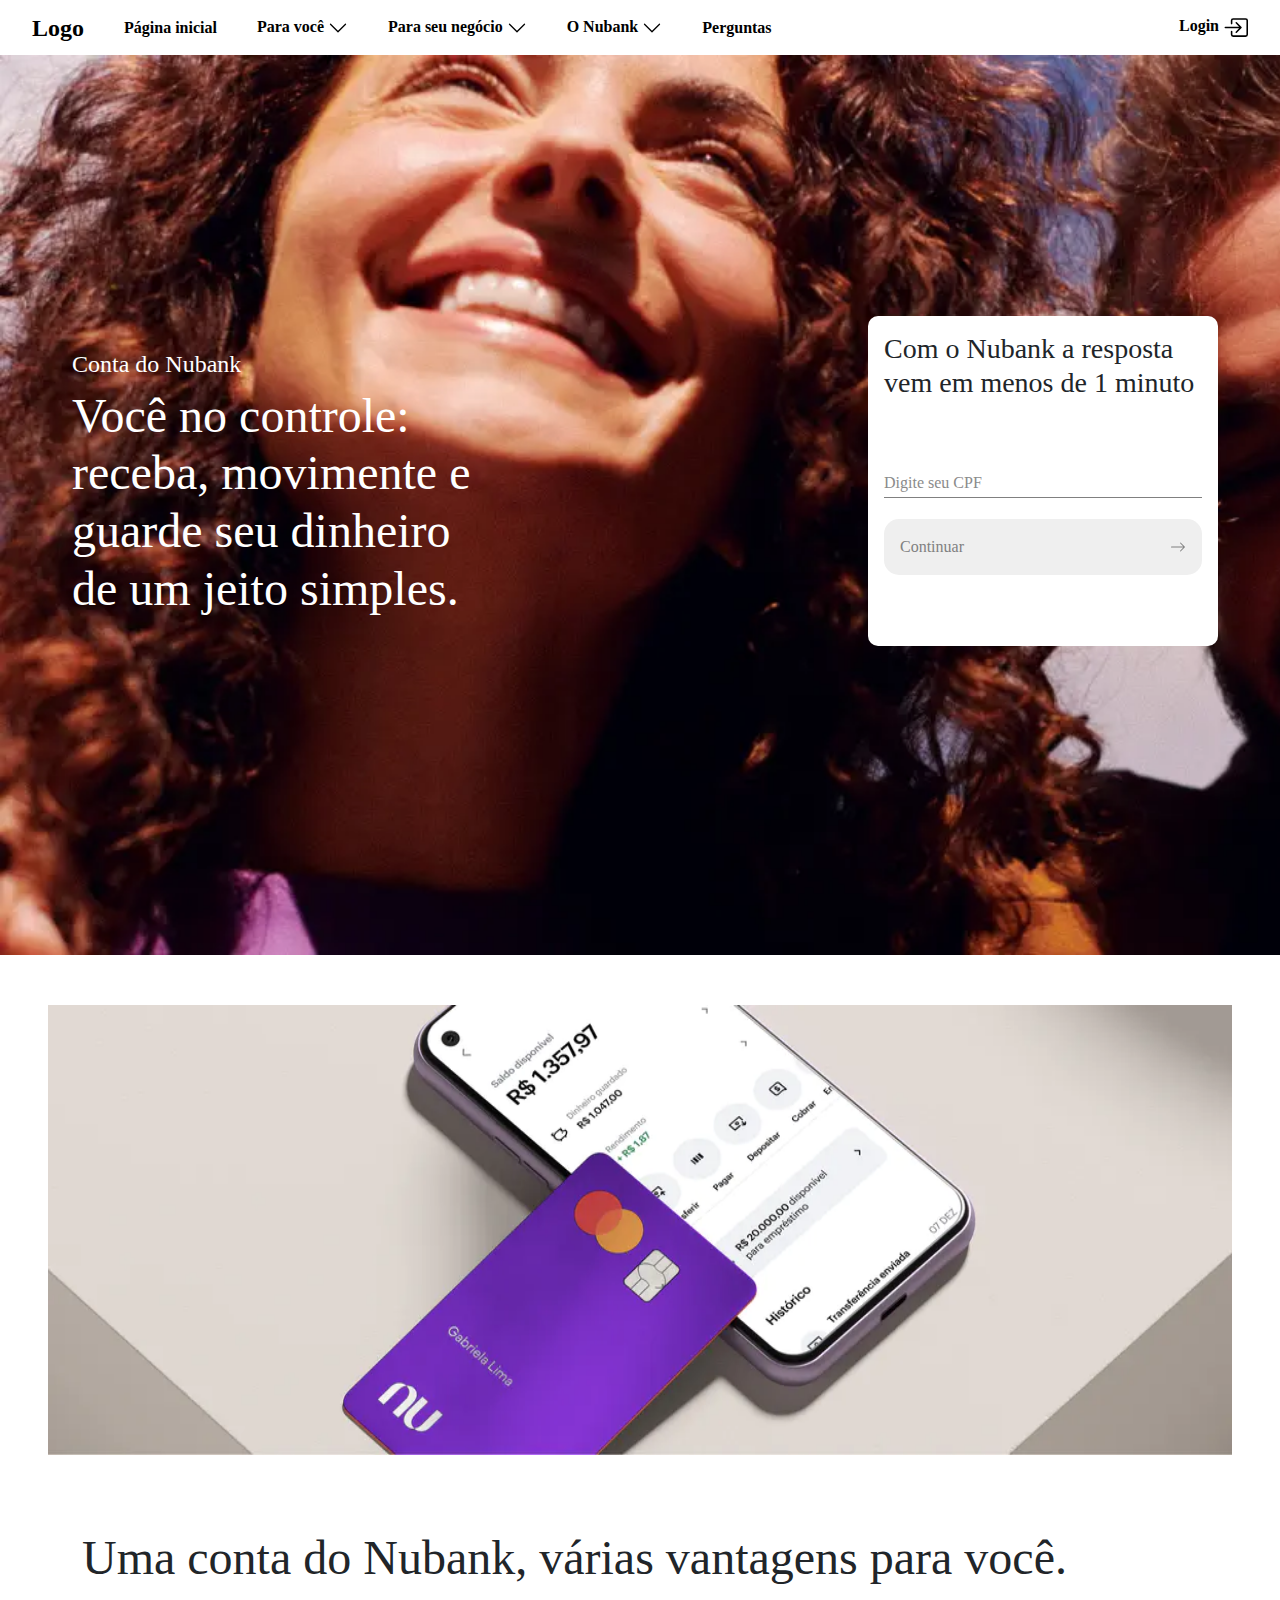
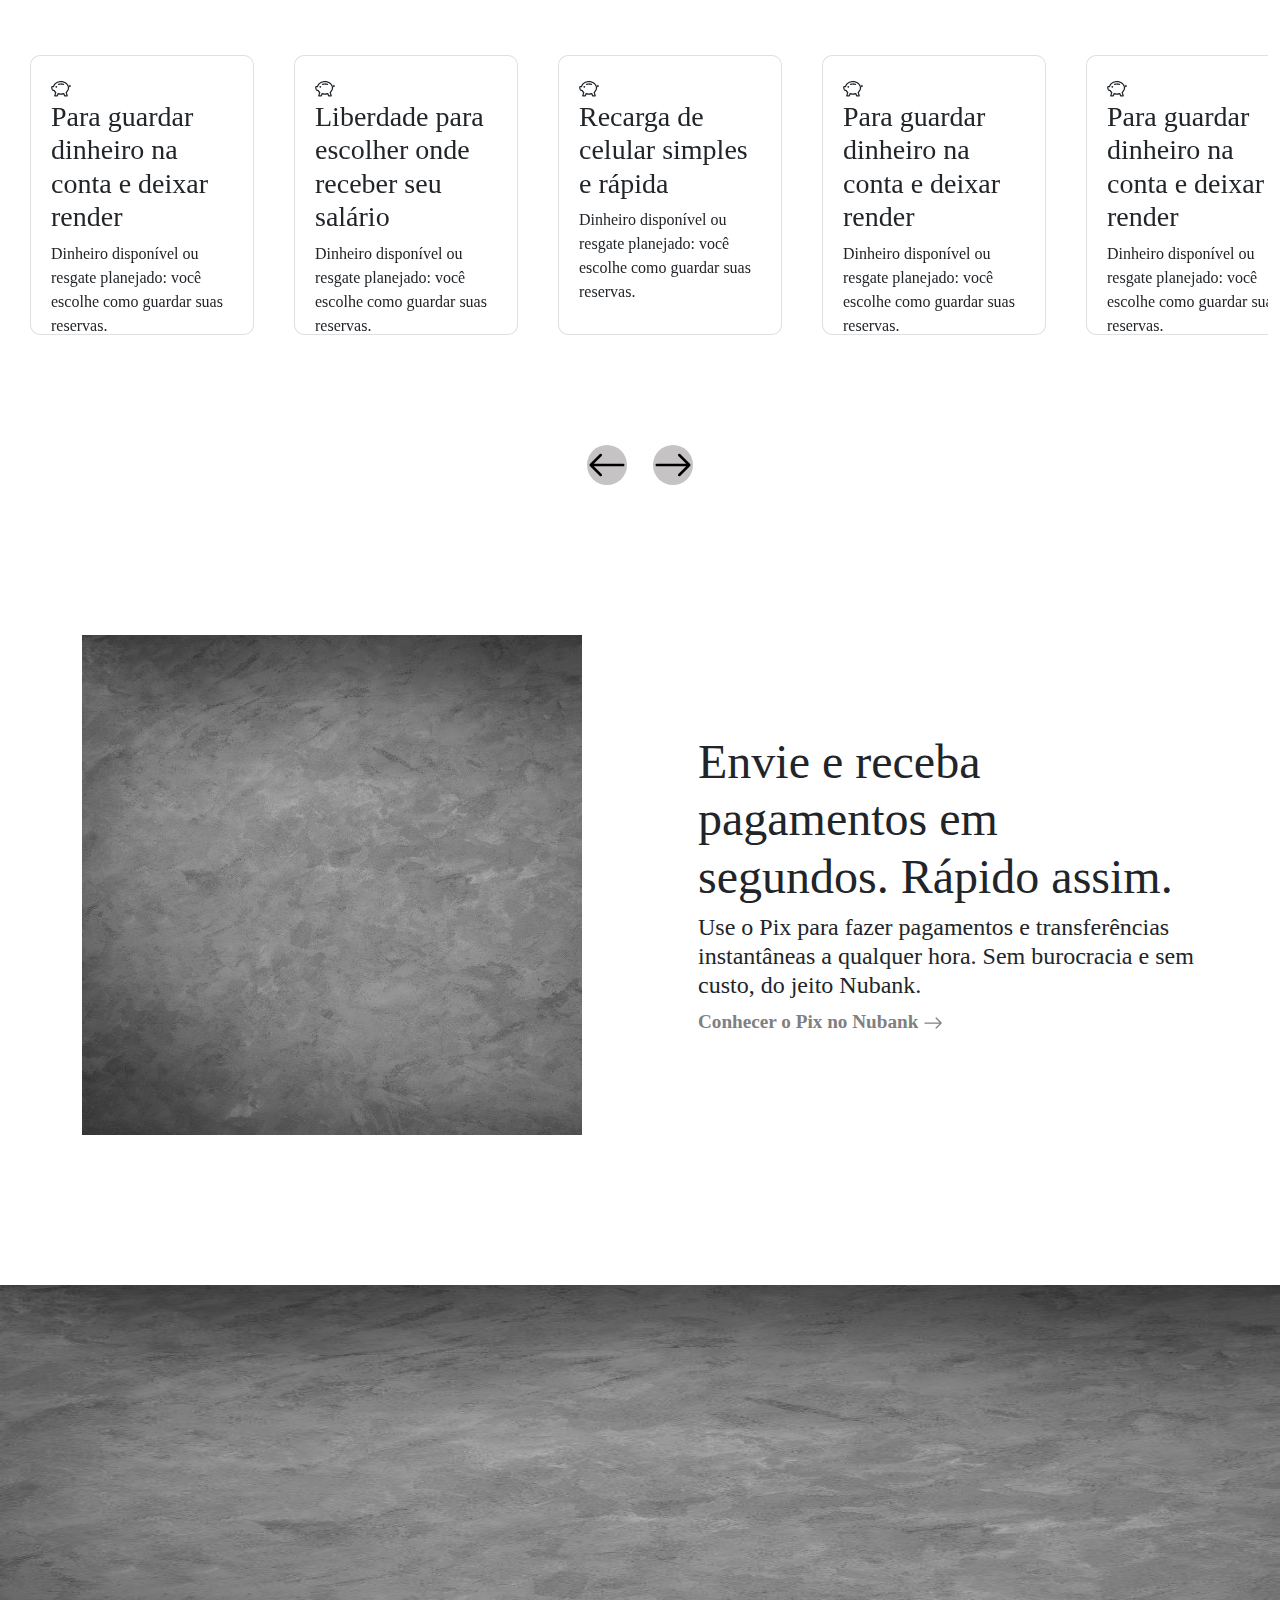
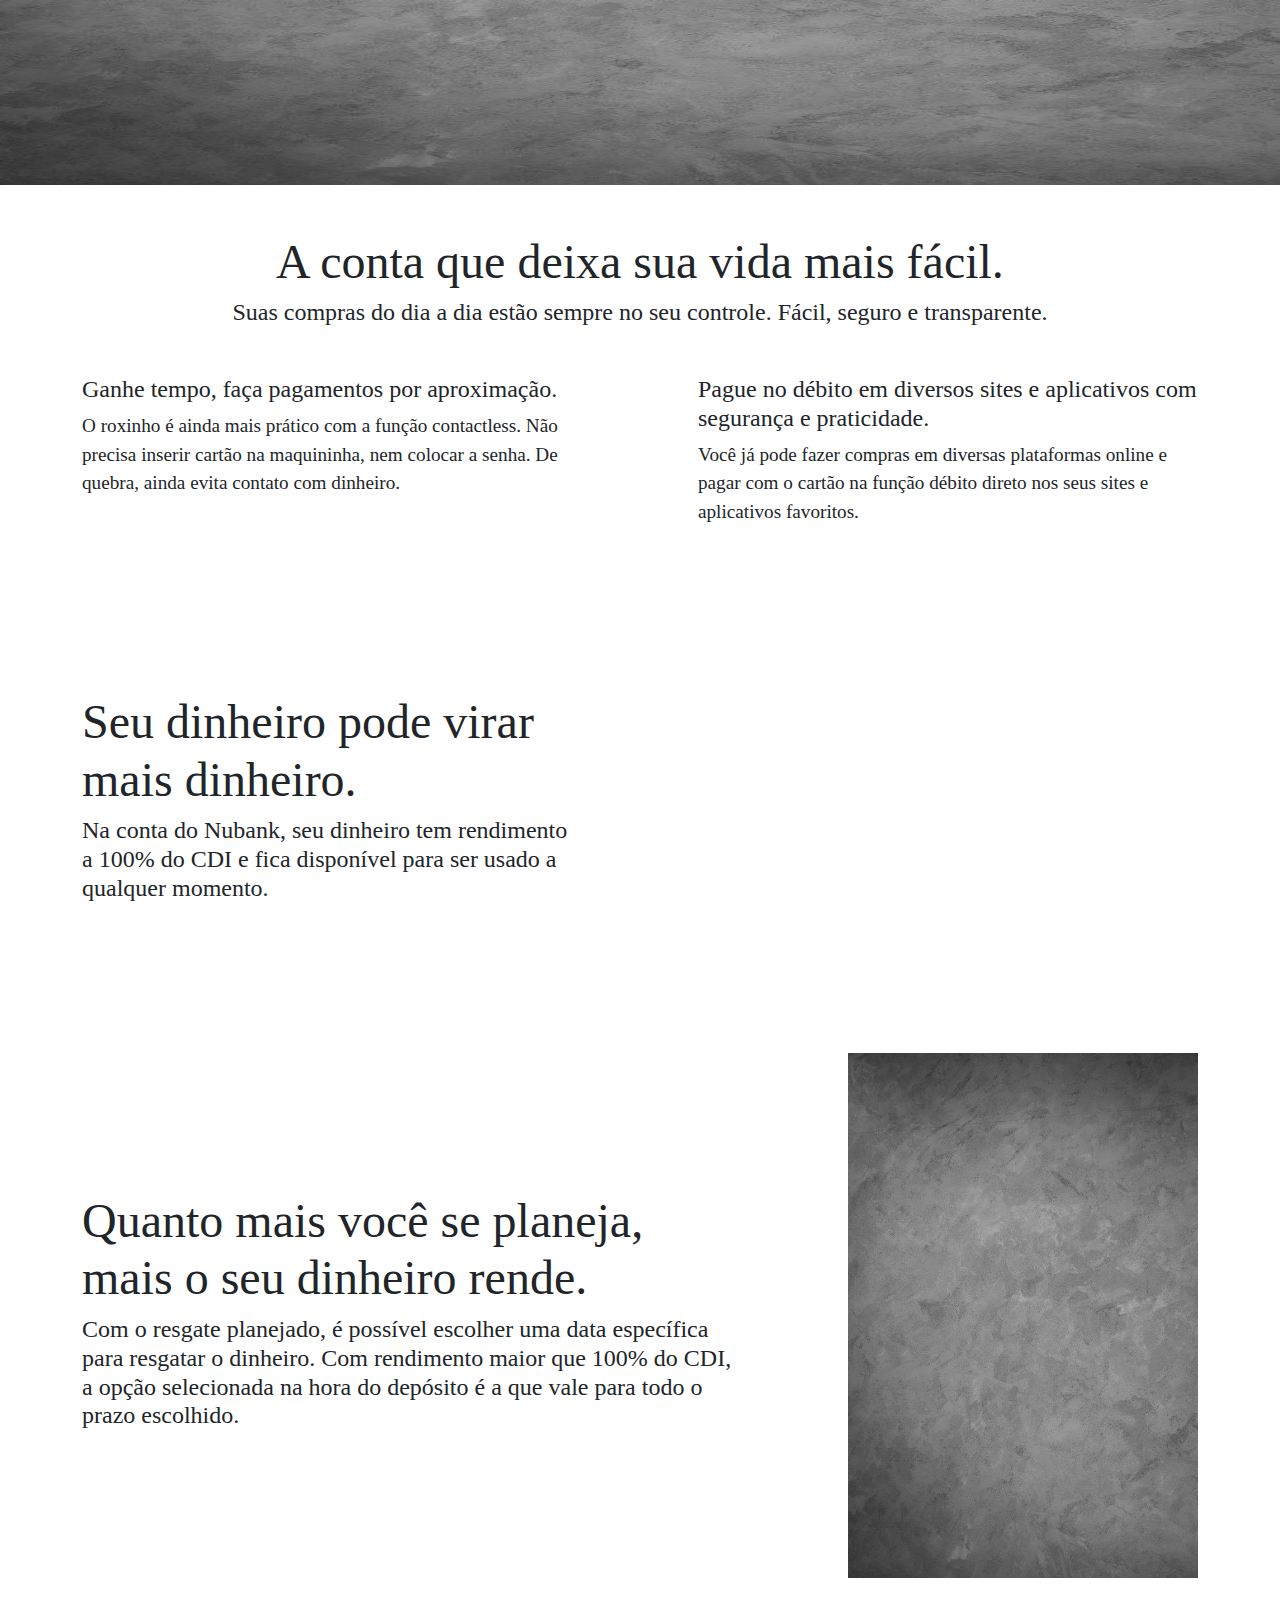
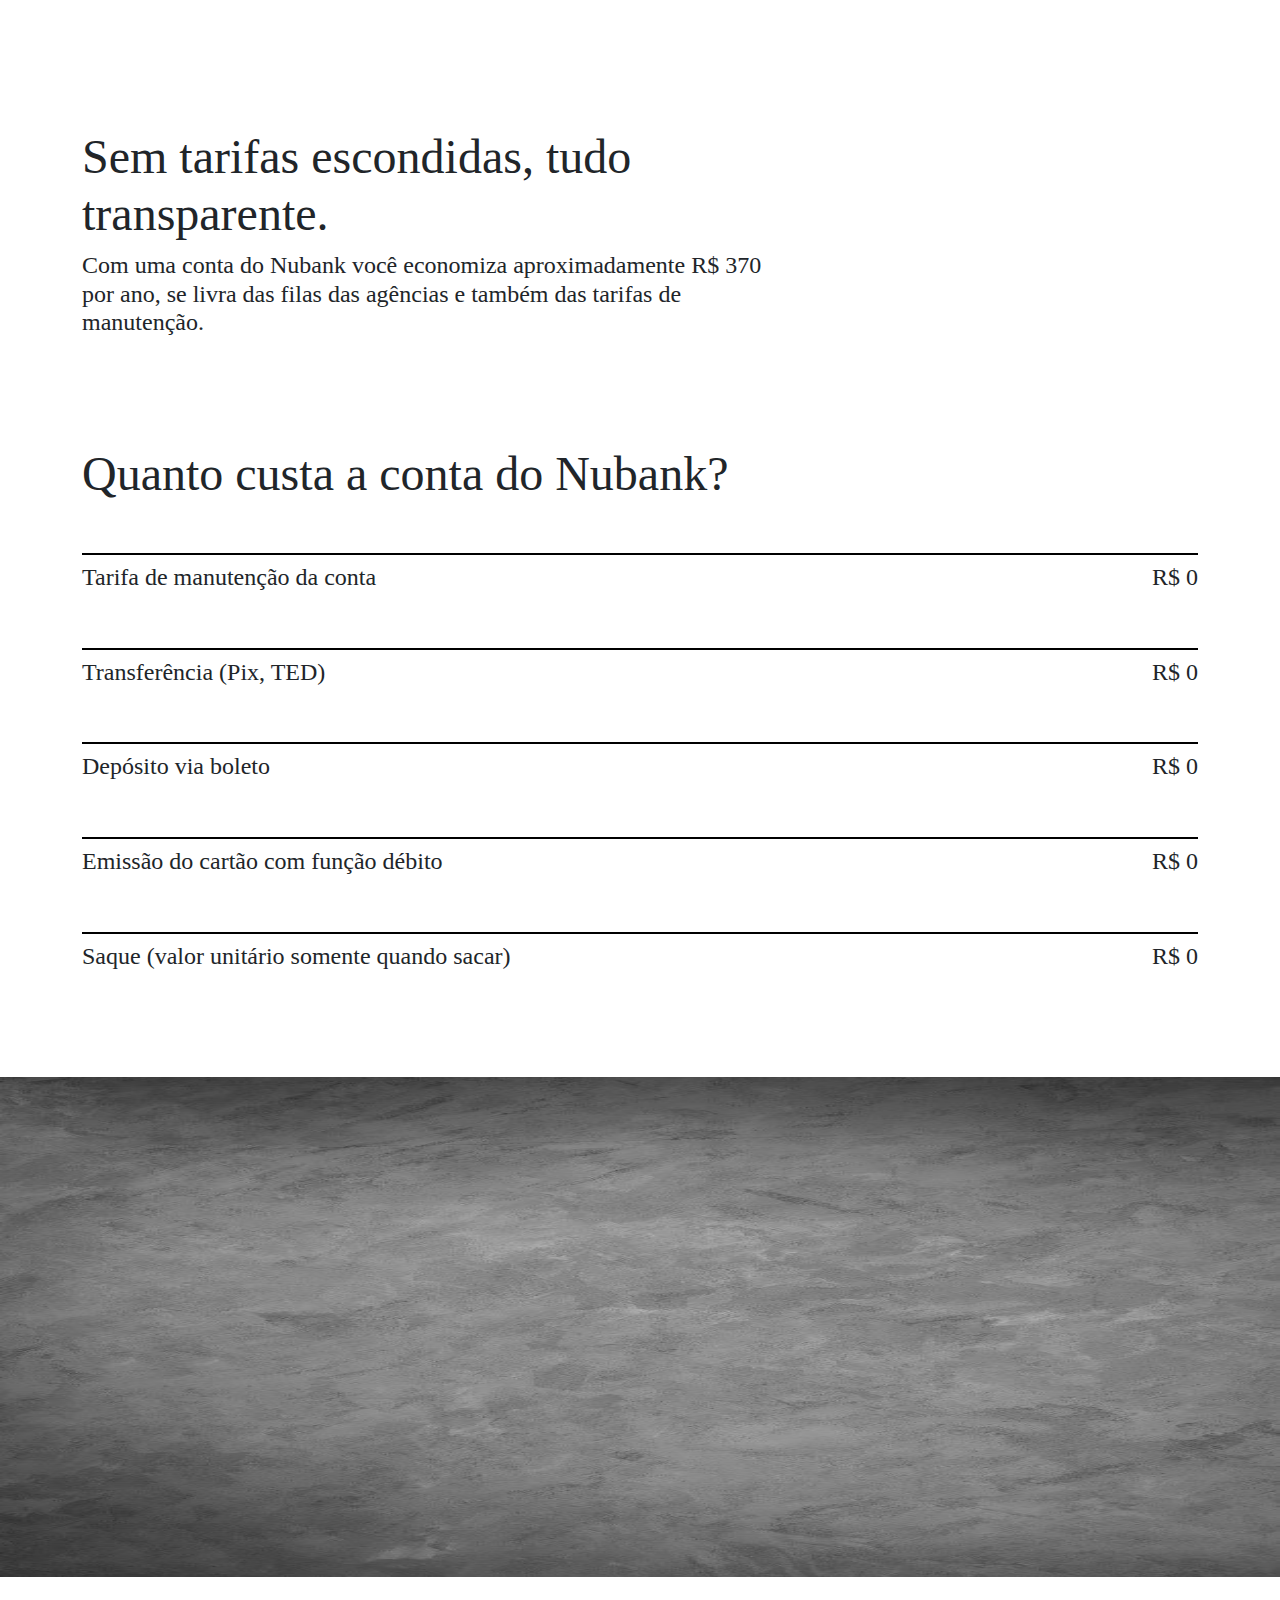
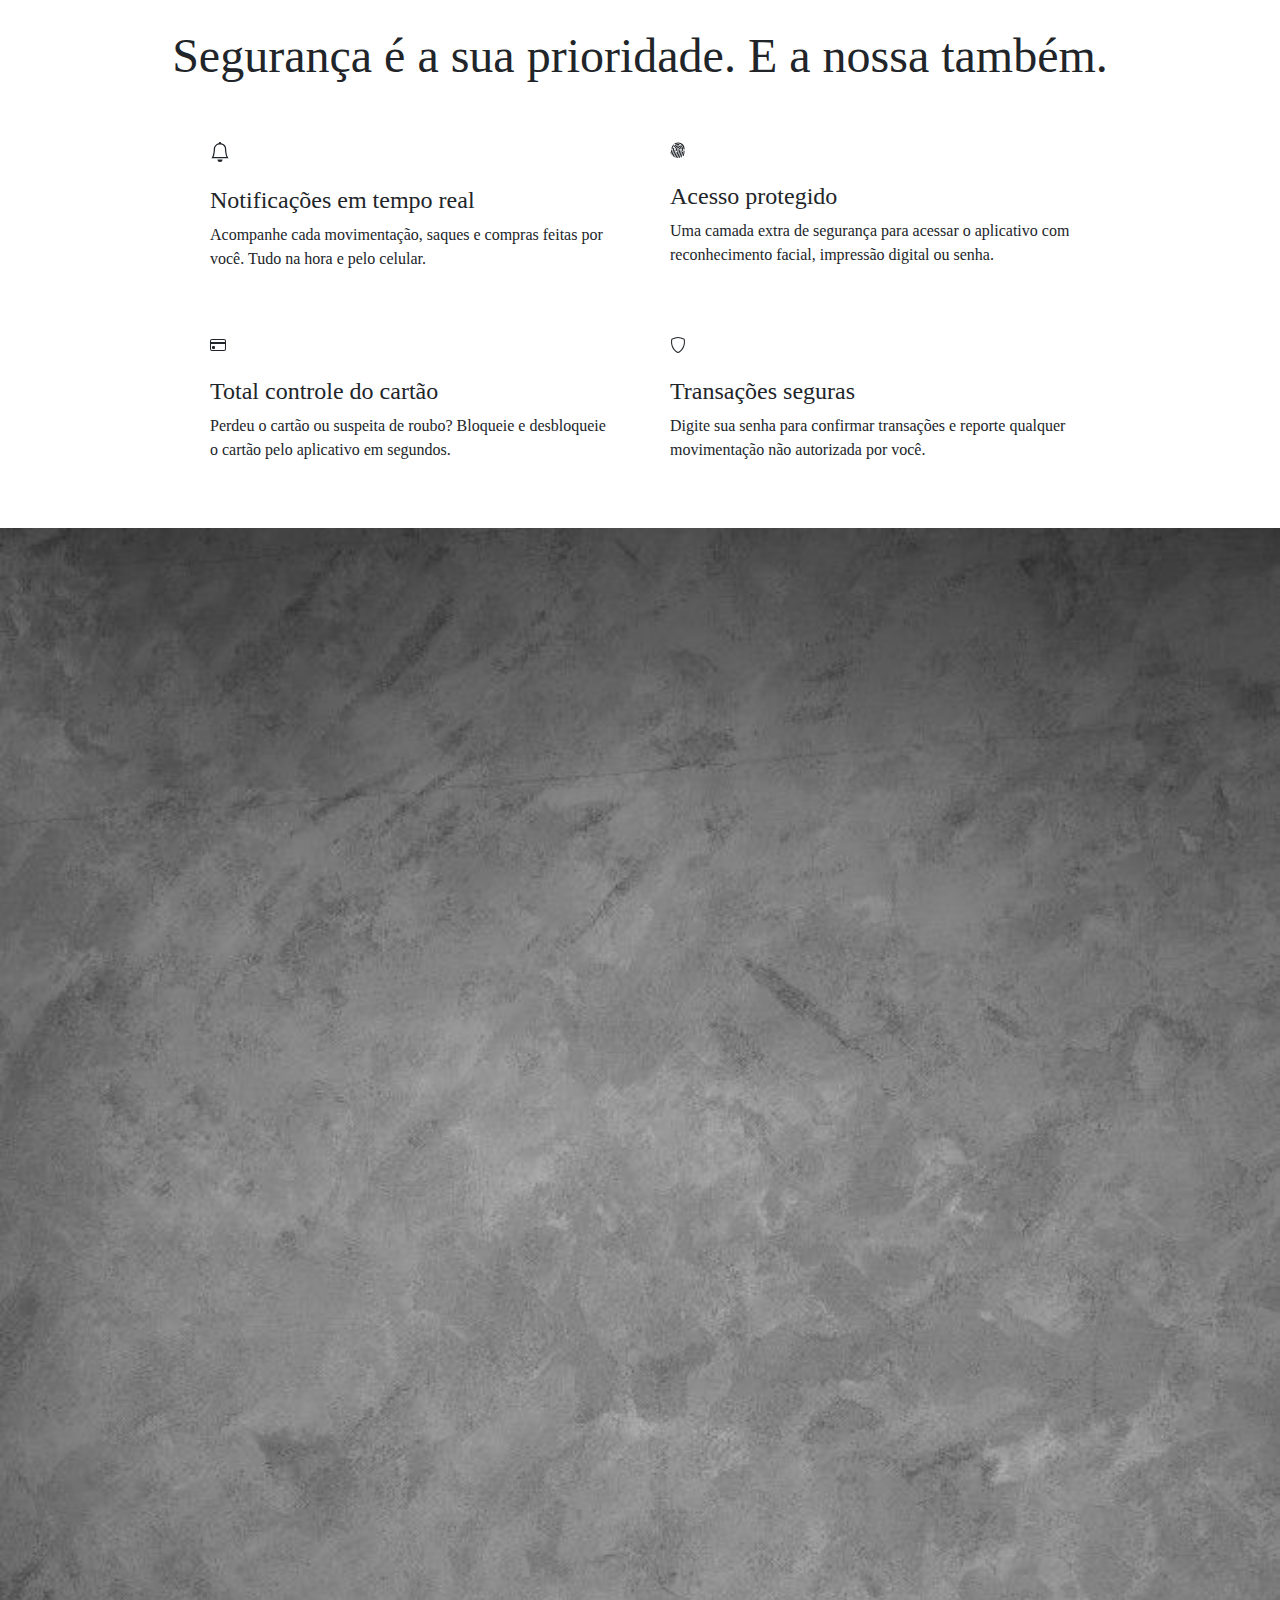
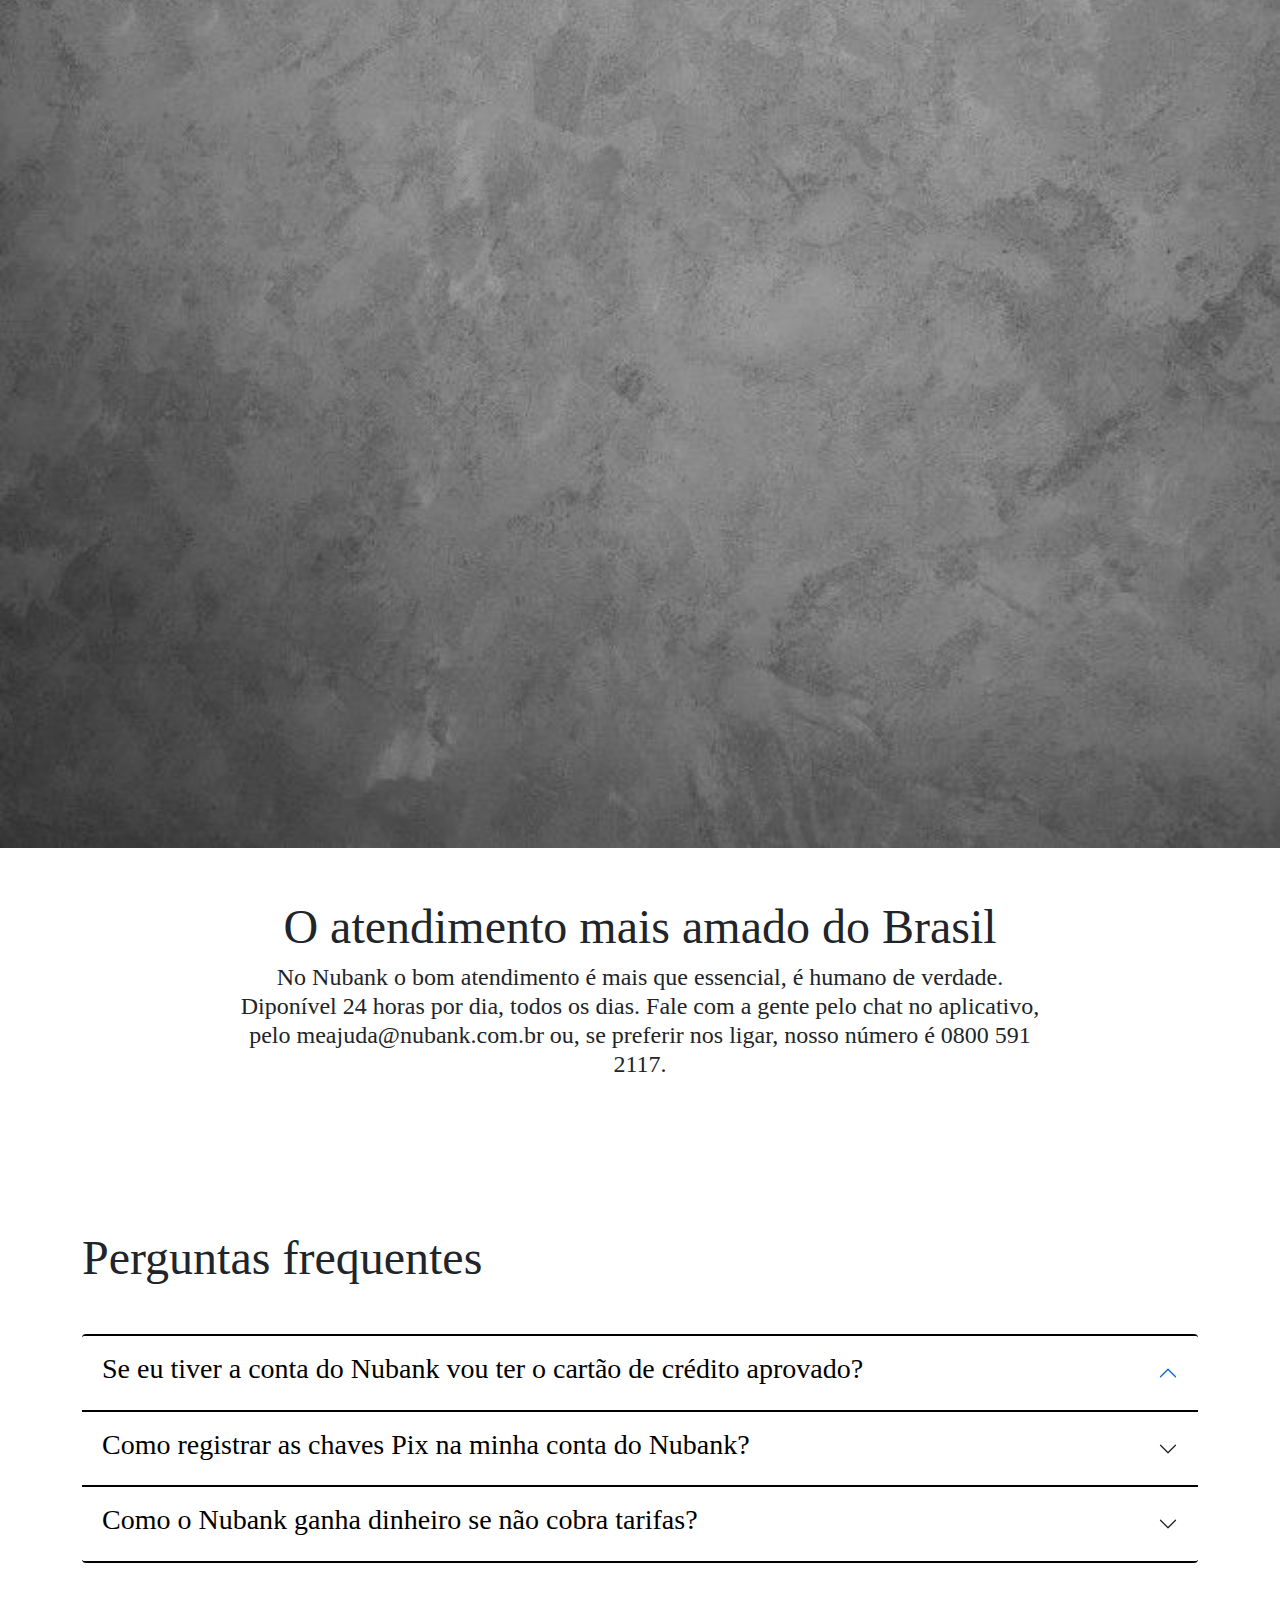
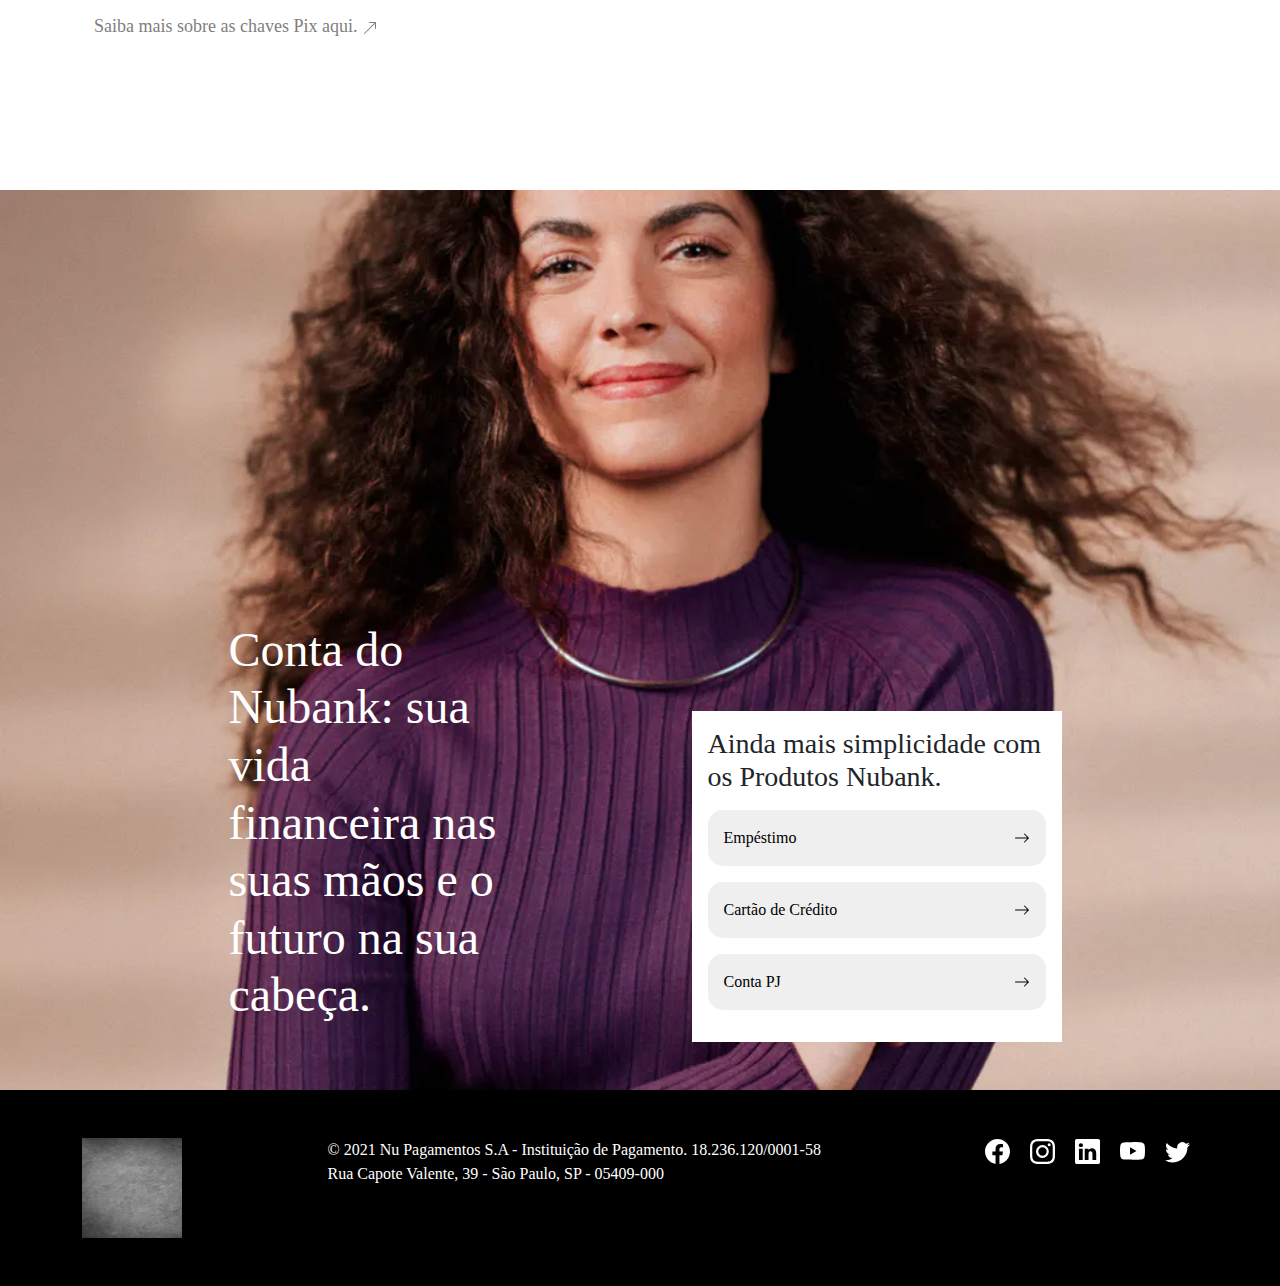
==== commit 60ca0ba2: "Alter" ====
--- a/conta.html
+++ b/conta.html
@@ -127,7 +127,7 @@
           </ul>
         </nav>
       <div class="img-topoConta">
-          <div class="container">
+          <div class="container-fluid">
               <div class="flex11 containerConta2">
                   <div class="divConta1 ">
                       <h5>Conta do Nubank</h5>
@@ -153,10 +153,14 @@
           </div>
       </div>
 
+      <div class="container-fluid px-5">
+          <div class="imgConta1">
+              <img class="imgConta12" src="img/conta-card-and-phone.webp" alt="">
+          </div>  
+      </div>
+
       <div class="container">
-          <div class="imgConta1">
-              <img class="imgConta12" src="img/49a67b7c873fd73ff56105f6567989dd.jpg" alt="">
-          </div>  
+        <h1 class="pt-4 mb-5">Uma conta do Nubank, várias vantagens para você.</h1>
       </div>
 
       <div class="for1">
@@ -166,7 +170,7 @@
                 <path d="M5 6.25a.75.75 0 1 1-1.5 0 .75.75 0 0 1 1.5 0zm1.138-1.496A6.613 6.613 0 0 1 7.964 4.5c.666 0 1.303.097 1.893.273a.5.5 0 0 0 .286-.958A7.602 7.602 0 0 0 7.964 3.5c-.734 0-1.441.103-2.102.292a.5.5 0 1 0 .276.962z"/>
                 <path fill-rule="evenodd" d="M7.964 1.527c-2.977 0-5.571 1.704-6.32 4.125h-.55A1 1 0 0 0 .11 6.824l.254 1.46a1.5 1.5 0 0 0 1.478 1.243h.263c.3.513.688.978 1.145 1.382l-.729 2.477a.5.5 0 0 0 .48.641h2a.5.5 0 0 0 .471-.332l.482-1.351c.635.173 1.31.267 2.011.267.707 0 1.388-.095 2.028-.272l.543 1.372a.5.5 0 0 0 .465.316h2a.5.5 0 0 0 .478-.645l-.761-2.506C13.81 9.895 14.5 8.559 14.5 7.069c0-.145-.007-.29-.02-.431.261-.11.508-.266.705-.444.315.306.815.306.815-.417 0 .223-.5.223-.461-.026a.95.95 0 0 0 .09-.255.7.7 0 0 0-.202-.645.58.58 0 0 0-.707-.098.735.735 0 0 0-.375.562c-.024.243.082.48.32.654a2.112 2.112 0 0 1-.259.153c-.534-2.664-3.284-4.595-6.442-4.595zM2.516 6.26c.455-2.066 2.667-3.733 5.448-3.733 3.146 0 5.536 2.114 5.536 4.542 0 1.254-.624 2.41-1.67 3.248a.5.5 0 0 0-.165.535l.66 2.175h-.985l-.59-1.487a.5.5 0 0 0-.629-.288c-.661.23-1.39.359-2.157.359a6.558 6.558 0 0 1-2.157-.359.5.5 0 0 0-.635.304l-.525 1.471h-.979l.633-2.15a.5.5 0 0 0-.17-.534 4.649 4.649 0 0 1-1.284-1.541.5.5 0 0 0-.446-.275h-.56a.5.5 0 0 1-.492-.414l-.254-1.46h.933a.5.5 0 0 0 .488-.393zm12.621-.857a.565.565 0 0 1-.098.21.704.704 0 0 1-.044-.025c-.146-.09-.157-.175-.152-.223a.236.236 0 0 1 .117-.173c.049-.027.08-.021.113.012a.202.202 0 0 1 .064.199z"/>
               </svg>
-            <h2>Para guardar dinheiro na conta e deixar render</h2>
+            <h3>Para guardar dinheiro na conta e deixar render</h3>
             <p>Dinheiro disponível ou resgate planejado: você escolhe como guardar suas reservas.</p>
           </div>
           <div class=" card2">
@@ -174,7 +178,7 @@
                 <path d="M5 6.25a.75.75 0 1 1-1.5 0 .75.75 0 0 1 1.5 0zm1.138-1.496A6.613 6.613 0 0 1 7.964 4.5c.666 0 1.303.097 1.893.273a.5.5 0 0 0 .286-.958A7.602 7.602 0 0 0 7.964 3.5c-.734 0-1.441.103-2.102.292a.5.5 0 1 0 .276.962z"/>
                 <path fill-rule="evenodd" d="M7.964 1.527c-2.977 0-5.571 1.704-6.32 4.125h-.55A1 1 0 0 0 .11 6.824l.254 1.46a1.5 1.5 0 0 0 1.478 1.243h.263c.3.513.688.978 1.145 1.382l-.729 2.477a.5.5 0 0 0 .48.641h2a.5.5 0 0 0 .471-.332l.482-1.351c.635.173 1.31.267 2.011.267.707 0 1.388-.095 2.028-.272l.543 1.372a.5.5 0 0 0 .465.316h2a.5.5 0 0 0 .478-.645l-.761-2.506C13.81 9.895 14.5 8.559 14.5 7.069c0-.145-.007-.29-.02-.431.261-.11.508-.266.705-.444.315.306.815.306.815-.417 0 .223-.5.223-.461-.026a.95.95 0 0 0 .09-.255.7.7 0 0 0-.202-.645.58.58 0 0 0-.707-.098.735.735 0 0 0-.375.562c-.024.243.082.48.32.654a2.112 2.112 0 0 1-.259.153c-.534-2.664-3.284-4.595-6.442-4.595zM2.516 6.26c.455-2.066 2.667-3.733 5.448-3.733 3.146 0 5.536 2.114 5.536 4.542 0 1.254-.624 2.41-1.67 3.248a.5.5 0 0 0-.165.535l.66 2.175h-.985l-.59-1.487a.5.5 0 0 0-.629-.288c-.661.23-1.39.359-2.157.359a6.558 6.558 0 0 1-2.157-.359.5.5 0 0 0-.635.304l-.525 1.471h-.979l.633-2.15a.5.5 0 0 0-.17-.534 4.649 4.649 0 0 1-1.284-1.541.5.5 0 0 0-.446-.275h-.56a.5.5 0 0 1-.492-.414l-.254-1.46h.933a.5.5 0 0 0 .488-.393zm12.621-.857a.565.565 0 0 1-.098.21.704.704 0 0 1-.044-.025c-.146-.09-.157-.175-.152-.223a.236.236 0 0 1 .117-.173c.049-.027.08-.021.113.012a.202.202 0 0 1 .064.199z"/>
               </svg>
-            <h2>Para guardar dinheiro na conta e deixar render</h2>
+            <h3>Para guardar dinheiro na conta e deixar render</h3>
             <p>Dinheiro disponível ou resgate planejado: você escolhe como guardar suas reservas.</p>
           </div>
           <div class=" card2">
@@ -182,7 +186,7 @@
                 <path d="M5 6.25a.75.75 0 1 1-1.5 0 .75.75 0 0 1 1.5 0zm1.138-1.496A6.613 6.613 0 0 1 7.964 4.5c.666 0 1.303.097 1.893.273a.5.5 0 0 0 .286-.958A7.602 7.602 0 0 0 7.964 3.5c-.734 0-1.441.103-2.102.292a.5.5 0 1 0 .276.962z"/>
                 <path fill-rule="evenodd" d="M7.964 1.527c-2.977 0-5.571 1.704-6.32 4.125h-.55A1 1 0 0 0 .11 6.824l.254 1.46a1.5 1.5 0 0 0 1.478 1.243h.263c.3.513.688.978 1.145 1.382l-.729 2.477a.5.5 0 0 0 .48.641h2a.5.5 0 0 0 .471-.332l.482-1.351c.635.173 1.31.267 2.011.267.707 0 1.388-.095 2.028-.272l.543 1.372a.5.5 0 0 0 .465.316h2a.5.5 0 0 0 .478-.645l-.761-2.506C13.81 9.895 14.5 8.559 14.5 7.069c0-.145-.007-.29-.02-.431.261-.11.508-.266.705-.444.315.306.815.306.815-.417 0 .223-.5.223-.461-.026a.95.95 0 0 0 .09-.255.7.7 0 0 0-.202-.645.58.58 0 0 0-.707-.098.735.735 0 0 0-.375.562c-.024.243.082.48.32.654a2.112 2.112 0 0 1-.259.153c-.534-2.664-3.284-4.595-6.442-4.595zM2.516 6.26c.455-2.066 2.667-3.733 5.448-3.733 3.146 0 5.536 2.114 5.536 4.542 0 1.254-.624 2.41-1.67 3.248a.5.5 0 0 0-.165.535l.66 2.175h-.985l-.59-1.487a.5.5 0 0 0-.629-.288c-.661.23-1.39.359-2.157.359a6.558 6.558 0 0 1-2.157-.359.5.5 0 0 0-.635.304l-.525 1.471h-.979l.633-2.15a.5.5 0 0 0-.17-.534 4.649 4.649 0 0 1-1.284-1.541.5.5 0 0 0-.446-.275h-.56a.5.5 0 0 1-.492-.414l-.254-1.46h.933a.5.5 0 0 0 .488-.393zm12.621-.857a.565.565 0 0 1-.098.21.704.704 0 0 1-.044-.025c-.146-.09-.157-.175-.152-.223a.236.236 0 0 1 .117-.173c.049-.027.08-.021.113.012a.202.202 0 0 1 .064.199z"/>
               </svg>
-            <h2>Para guardar dinheiro na conta e deixar render</h2>
+            <h3>Para guardar dinheiro na conta e deixar render</h3>
             <p>Dinheiro disponível ou resgate planejado: você escolhe como guardar suas reservas.</p>
           </div>
           <div class=" card2">
@@ -190,7 +194,7 @@
                 <path d="M5 6.25a.75.75 0 1 1-1.5 0 .75.75 0 0 1 1.5 0zm1.138-1.496A6.613 6.613 0 0 1 7.964 4.5c.666 0 1.303.097 1.893.273a.5.5 0 0 0 .286-.958A7.602 7.602 0 0 0 7.964 3.5c-.734 0-1.441.103-2.102.292a.5.5 0 1 0 .276.962z"/>
                 <path fill-rule="evenodd" d="M7.964 1.527c-2.977 0-5.571 1.704-6.32 4.125h-.55A1 1 0 0 0 .11 6.824l.254 1.46a1.5 1.5 0 0 0 1.478 1.243h.263c.3.513.688.978 1.145 1.382l-.729 2.477a.5.5 0 0 0 .48.641h2a.5.5 0 0 0 .471-.332l.482-1.351c.635.173 1.31.267 2.011.267.707 0 1.388-.095 2.028-.272l.543 1.372a.5.5 0 0 0 .465.316h2a.5.5 0 0 0 .478-.645l-.761-2.506C13.81 9.895 14.5 8.559 14.5 7.069c0-.145-.007-.29-.02-.431.261-.11.508-.266.705-.444.315.306.815.306.815-.417 0 .223-.5.223-.461-.026a.95.95 0 0 0 .09-.255.7.7 0 0 0-.202-.645.58.58 0 0 0-.707-.098.735.735 0 0 0-.375.562c-.024.243.082.48.32.654a2.112 2.112 0 0 1-.259.153c-.534-2.664-3.284-4.595-6.442-4.595zM2.516 6.26c.455-2.066 2.667-3.733 5.448-3.733 3.146 0 5.536 2.114 5.536 4.542 0 1.254-.624 2.41-1.67 3.248a.5.5 0 0 0-.165.535l.66 2.175h-.985l-.59-1.487a.5.5 0 0 0-.629-.288c-.661.23-1.39.359-2.157.359a6.558 6.558 0 0 1-2.157-.359.5.5 0 0 0-.635.304l-.525 1.471h-.979l.633-2.15a.5.5 0 0 0-.17-.534 4.649 4.649 0 0 1-1.284-1.541.5.5 0 0 0-.446-.275h-.56a.5.5 0 0 1-.492-.414l-.254-1.46h.933a.5.5 0 0 0 .488-.393zm12.621-.857a.565.565 0 0 1-.098.21.704.704 0 0 1-.044-.025c-.146-.09-.157-.175-.152-.223a.236.236 0 0 1 .117-.173c.049-.027.08-.021.113.012a.202.202 0 0 1 .064.199z"/>
               </svg>
-            <h2>Para guardar dinheiro na conta e deixar render</h2>
+            <h3>Para guardar o dinheiro na conta e deixar render</h3>
             <p>Dinheiro disponível ou resgate planejado: você escolhe como guardar suas reservas.</p>
           </div>
           <div class=" card2">
@@ -198,7 +202,7 @@
                 <path d="M5 6.25a.75.75 0 1 1-1.5 0 .75.75 0 0 1 1.5 0zm1.138-1.496A6.613 6.613 0 0 1 7.964 4.5c.666 0 1.303.097 1.893.273a.5.5 0 0 0 .286-.958A7.602 7.602 0 0 0 7.964 3.5c-.734 0-1.441.103-2.102.292a.5.5 0 1 0 .276.962z"/>
                 <path fill-rule="evenodd" d="M7.964 1.527c-2.977 0-5.571 1.704-6.32 4.125h-.55A1 1 0 0 0 .11 6.824l.254 1.46a1.5 1.5 0 0 0 1.478 1.243h.263c.3.513.688.978 1.145 1.382l-.729 2.477a.5.5 0 0 0 .48.641h2a.5.5 0 0 0 .471-.332l.482-1.351c.635.173 1.31.267 2.011.267.707 0 1.388-.095 2.028-.272l.543 1.372a.5.5 0 0 0 .465.316h2a.5.5 0 0 0 .478-.645l-.761-2.506C13.81 9.895 14.5 8.559 14.5 7.069c0-.145-.007-.29-.02-.431.261-.11.508-.266.705-.444.315.306.815.306.815-.417 0 .223-.5.223-.461-.026a.95.95 0 0 0 .09-.255.7.7 0 0 0-.202-.645.58.58 0 0 0-.707-.098.735.735 0 0 0-.375.562c-.024.243.082.48.32.654a2.112 2.112 0 0 1-.259.153c-.534-2.664-3.284-4.595-6.442-4.595zM2.516 6.26c.455-2.066 2.667-3.733 5.448-3.733 3.146 0 5.536 2.114 5.536 4.542 0 1.254-.624 2.41-1.67 3.248a.5.5 0 0 0-.165.535l.66 2.175h-.985l-.59-1.487a.5.5 0 0 0-.629-.288c-.661.23-1.39.359-2.157.359a6.558 6.558 0 0 1-2.157-.359.5.5 0 0 0-.635.304l-.525 1.471h-.979l.633-2.15a.5.5 0 0 0-.17-.534 4.649 4.649 0 0 1-1.284-1.541.5.5 0 0 0-.446-.275h-.56a.5.5 0 0 1-.492-.414l-.254-1.46h.933a.5.5 0 0 0 .488-.393zm12.621-.857a.565.565 0 0 1-.098.21.704.704 0 0 1-.044-.025c-.146-.09-.157-.175-.152-.223a.236.236 0 0 1 .117-.173c.049-.027.08-.021.113.012a.202.202 0 0 1 .064.199z"/>
               </svg>
-            <h2>Para guardar dinheiro na conta e deixar render</h2>
+            <h3>Liberdade para escolher onde receber seu salário</h3>
             <p>Dinheiro disponível ou resgate planejado: você escolhe como guardar suas reservas.</p>
           </div>
           <div class=" card2">
@@ -206,16 +210,14 @@
                 <path d="M5 6.25a.75.75 0 1 1-1.5 0 .75.75 0 0 1 1.5 0zm1.138-1.496A6.613 6.613 0 0 1 7.964 4.5c.666 0 1.303.097 1.893.273a.5.5 0 0 0 .286-.958A7.602 7.602 0 0 0 7.964 3.5c-.734 0-1.441.103-2.102.292a.5.5 0 1 0 .276.962z"/>
                 <path fill-rule="evenodd" d="M7.964 1.527c-2.977 0-5.571 1.704-6.32 4.125h-.55A1 1 0 0 0 .11 6.824l.254 1.46a1.5 1.5 0 0 0 1.478 1.243h.263c.3.513.688.978 1.145 1.382l-.729 2.477a.5.5 0 0 0 .48.641h2a.5.5 0 0 0 .471-.332l.482-1.351c.635.173 1.31.267 2.011.267.707 0 1.388-.095 2.028-.272l.543 1.372a.5.5 0 0 0 .465.316h2a.5.5 0 0 0 .478-.645l-.761-2.506C13.81 9.895 14.5 8.559 14.5 7.069c0-.145-.007-.29-.02-.431.261-.11.508-.266.705-.444.315.306.815.306.815-.417 0 .223-.5.223-.461-.026a.95.95 0 0 0 .09-.255.7.7 0 0 0-.202-.645.58.58 0 0 0-.707-.098.735.735 0 0 0-.375.562c-.024.243.082.48.32.654a2.112 2.112 0 0 1-.259.153c-.534-2.664-3.284-4.595-6.442-4.595zM2.516 6.26c.455-2.066 2.667-3.733 5.448-3.733 3.146 0 5.536 2.114 5.536 4.542 0 1.254-.624 2.41-1.67 3.248a.5.5 0 0 0-.165.535l.66 2.175h-.985l-.59-1.487a.5.5 0 0 0-.629-.288c-.661.23-1.39.359-2.157.359a6.558 6.558 0 0 1-2.157-.359.5.5 0 0 0-.635.304l-.525 1.471h-.979l.633-2.15a.5.5 0 0 0-.17-.534 4.649 4.649 0 0 1-1.284-1.541.5.5 0 0 0-.446-.275h-.56a.5.5 0 0 1-.492-.414l-.254-1.46h.933a.5.5 0 0 0 .488-.393zm12.621-.857a.565.565 0 0 1-.098.21.704.704 0 0 1-.044-.025c-.146-.09-.157-.175-.152-.223a.236.236 0 0 1 .117-.173c.049-.027.08-.021.113.012a.202.202 0 0 1 .064.199z"/>
               </svg>
-            <h2>Para guardar dinheiro na conta e deixar render</h2>
+            <h3>Liberdade para escolher onde receber seu salário</h3>
             <p>Dinheiro disponível ou resgate planejado: você escolhe como guardar suas reservas.</p>
           </div>
         </div>
-
-
         
       </div>
 
-      <section class="for container">
+      <section class="for container-fluid">
       
         <div class="swiper mySwiper px-2">
           <div class="swiper-wrapper content">
@@ -225,7 +227,7 @@
                     <path d="M5 6.25a.75.75 0 1 1-1.5 0 .75.75 0 0 1 1.5 0zm1.138-1.496A6.613 6.613 0 0 1 7.964 4.5c.666 0 1.303.097 1.893.273a.5.5 0 0 0 .286-.958A7.602 7.602 0 0 0 7.964 3.5c-.734 0-1.441.103-2.102.292a.5.5 0 1 0 .276.962z"/>
                     <path fill-rule="evenodd" d="M7.964 1.527c-2.977 0-5.571 1.704-6.32 4.125h-.55A1 1 0 0 0 .11 6.824l.254 1.46a1.5 1.5 0 0 0 1.478 1.243h.263c.3.513.688.978 1.145 1.382l-.729 2.477a.5.5 0 0 0 .48.641h2a.5.5 0 0 0 .471-.332l.482-1.351c.635.173 1.31.267 2.011.267.707 0 1.388-.095 2.028-.272l.543 1.372a.5.5 0 0 0 .465.316h2a.5.5 0 0 0 .478-.645l-.761-2.506C13.81 9.895 14.5 8.559 14.5 7.069c0-.145-.007-.29-.02-.431.261-.11.508-.266.705-.444.315.306.815.306.815-.417 0 .223-.5.223-.461-.026a.95.95 0 0 0 .09-.255.7.7 0 0 0-.202-.645.58.58 0 0 0-.707-.098.735.735 0 0 0-.375.562c-.024.243.082.48.32.654a2.112 2.112 0 0 1-.259.153c-.534-2.664-3.284-4.595-6.442-4.595zM2.516 6.26c.455-2.066 2.667-3.733 5.448-3.733 3.146 0 5.536 2.114 5.536 4.542 0 1.254-.624 2.41-1.67 3.248a.5.5 0 0 0-.165.535l.66 2.175h-.985l-.59-1.487a.5.5 0 0 0-.629-.288c-.661.23-1.39.359-2.157.359a6.558 6.558 0 0 1-2.157-.359.5.5 0 0 0-.635.304l-.525 1.471h-.979l.633-2.15a.5.5 0 0 0-.17-.534 4.649 4.649 0 0 1-1.284-1.541.5.5 0 0 0-.446-.275h-.56a.5.5 0 0 1-.492-.414l-.254-1.46h.933a.5.5 0 0 0 .488-.393zm12.621-.857a.565.565 0 0 1-.098.21.704.704 0 0 1-.044-.025c-.146-.09-.157-.175-.152-.223a.236.236 0 0 1 .117-.173c.049-.027.08-.021.113.012a.202.202 0 0 1 .064.199z"/>
                   </svg>
-                <h2>Para guardar dinheiro na conta e deixar render</h2>
+                <h3>Para guardar dinheiro na conta e deixar render</h3>
                 <p>Dinheiro disponível ou resgate planejado: você escolhe como guardar suas reservas.</p>
             </div>
             
@@ -234,7 +236,7 @@
                     <path d="M5 6.25a.75.75 0 1 1-1.5 0 .75.75 0 0 1 1.5 0zm1.138-1.496A6.613 6.613 0 0 1 7.964 4.5c.666 0 1.303.097 1.893.273a.5.5 0 0 0 .286-.958A7.602 7.602 0 0 0 7.964 3.5c-.734 0-1.441.103-2.102.292a.5.5 0 1 0 .276.962z"/>
                     <path fill-rule="evenodd" d="M7.964 1.527c-2.977 0-5.571 1.704-6.32 4.125h-.55A1 1 0 0 0 .11 6.824l.254 1.46a1.5 1.5 0 0 0 1.478 1.243h.263c.3.513.688.978 1.145 1.382l-.729 2.477a.5.5 0 0 0 .48.641h2a.5.5 0 0 0 .471-.332l.482-1.351c.635.173 1.31.267 2.011.267.707 0 1.388-.095 2.028-.272l.543 1.372a.5.5 0 0 0 .465.316h2a.5.5 0 0 0 .478-.645l-.761-2.506C13.81 9.895 14.5 8.559 14.5 7.069c0-.145-.007-.29-.02-.431.261-.11.508-.266.705-.444.315.306.815.306.815-.417 0 .223-.5.223-.461-.026a.95.95 0 0 0 .09-.255.7.7 0 0 0-.202-.645.58.58 0 0 0-.707-.098.735.735 0 0 0-.375.562c-.024.243.082.48.32.654a2.112 2.112 0 0 1-.259.153c-.534-2.664-3.284-4.595-6.442-4.595zM2.516 6.26c.455-2.066 2.667-3.733 5.448-3.733 3.146 0 5.536 2.114 5.536 4.542 0 1.254-.624 2.41-1.67 3.248a.5.5 0 0 0-.165.535l.66 2.175h-.985l-.59-1.487a.5.5 0 0 0-.629-.288c-.661.23-1.39.359-2.157.359a6.558 6.558 0 0 1-2.157-.359.5.5 0 0 0-.635.304l-.525 1.471h-.979l.633-2.15a.5.5 0 0 0-.17-.534 4.649 4.649 0 0 1-1.284-1.541.5.5 0 0 0-.446-.275h-.56a.5.5 0 0 1-.492-.414l-.254-1.46h.933a.5.5 0 0 0 .488-.393zm12.621-.857a.565.565 0 0 1-.098.21.704.704 0 0 1-.044-.025c-.146-.09-.157-.175-.152-.223a.236.236 0 0 1 .117-.173c.049-.027.08-.021.113.012a.202.202 0 0 1 .064.199z"/>
                   </svg>
-                <h2>Para guardar dinheiro na conta e deixar render</h2>
+                <h3>Liberdade para escolher onde receber seu salário</h3>
                 <p>Dinheiro disponível ou resgate planejado: você escolhe como guardar suas reservas.</p>
             </div>
             
@@ -243,61 +245,61 @@
                     <path d="M5 6.25a.75.75 0 1 1-1.5 0 .75.75 0 0 1 1.5 0zm1.138-1.496A6.613 6.613 0 0 1 7.964 4.5c.666 0 1.303.097 1.893.273a.5.5 0 0 0 .286-.958A7.602 7.602 0 0 0 7.964 3.5c-.734 0-1.441.103-2.102.292a.5.5 0 1 0 .276.962z"/>
                     <path fill-rule="evenodd" d="M7.964 1.527c-2.977 0-5.571 1.704-6.32 4.125h-.55A1 1 0 0 0 .11 6.824l.254 1.46a1.5 1.5 0 0 0 1.478 1.243h.263c.3.513.688.978 1.145 1.382l-.729 2.477a.5.5 0 0 0 .48.641h2a.5.5 0 0 0 .471-.332l.482-1.351c.635.173 1.31.267 2.011.267.707 0 1.388-.095 2.028-.272l.543 1.372a.5.5 0 0 0 .465.316h2a.5.5 0 0 0 .478-.645l-.761-2.506C13.81 9.895 14.5 8.559 14.5 7.069c0-.145-.007-.29-.02-.431.261-.11.508-.266.705-.444.315.306.815.306.815-.417 0 .223-.5.223-.461-.026a.95.95 0 0 0 .09-.255.7.7 0 0 0-.202-.645.58.58 0 0 0-.707-.098.735.735 0 0 0-.375.562c-.024.243.082.48.32.654a2.112 2.112 0 0 1-.259.153c-.534-2.664-3.284-4.595-6.442-4.595zM2.516 6.26c.455-2.066 2.667-3.733 5.448-3.733 3.146 0 5.536 2.114 5.536 4.542 0 1.254-.624 2.41-1.67 3.248a.5.5 0 0 0-.165.535l.66 2.175h-.985l-.59-1.487a.5.5 0 0 0-.629-.288c-.661.23-1.39.359-2.157.359a6.558 6.558 0 0 1-2.157-.359.5.5 0 0 0-.635.304l-.525 1.471h-.979l.633-2.15a.5.5 0 0 0-.17-.534 4.649 4.649 0 0 1-1.284-1.541.5.5 0 0 0-.446-.275h-.56a.5.5 0 0 1-.492-.414l-.254-1.46h.933a.5.5 0 0 0 .488-.393zm12.621-.857a.565.565 0 0 1-.098.21.704.704 0 0 1-.044-.025c-.146-.09-.157-.175-.152-.223a.236.236 0 0 1 .117-.173c.049-.027.08-.021.113.012a.202.202 0 0 1 .064.199z"/>
                   </svg>
-                <h2>Para guardar dinheiro na conta e deixar render</h2>
-                <p>Dinheiro disponível ou resgate planejado: você escolhe como guardar suas reservas.</p>
-            </div>
-    
-            <div class="swiper-slide card">
-                <svg xmlns="http://www.w3.org/2000/svg" width="20" height="20" fill="currentColor" class="bi bi-piggy-bank" viewBox="0 0 16 16">
-                    <path d="M5 6.25a.75.75 0 1 1-1.5 0 .75.75 0 0 1 1.5 0zm1.138-1.496A6.613 6.613 0 0 1 7.964 4.5c.666 0 1.303.097 1.893.273a.5.5 0 0 0 .286-.958A7.602 7.602 0 0 0 7.964 3.5c-.734 0-1.441.103-2.102.292a.5.5 0 1 0 .276.962z"/>
-                    <path fill-rule="evenodd" d="M7.964 1.527c-2.977 0-5.571 1.704-6.32 4.125h-.55A1 1 0 0 0 .11 6.824l.254 1.46a1.5 1.5 0 0 0 1.478 1.243h.263c.3.513.688.978 1.145 1.382l-.729 2.477a.5.5 0 0 0 .48.641h2a.5.5 0 0 0 .471-.332l.482-1.351c.635.173 1.31.267 2.011.267.707 0 1.388-.095 2.028-.272l.543 1.372a.5.5 0 0 0 .465.316h2a.5.5 0 0 0 .478-.645l-.761-2.506C13.81 9.895 14.5 8.559 14.5 7.069c0-.145-.007-.29-.02-.431.261-.11.508-.266.705-.444.315.306.815.306.815-.417 0 .223-.5.223-.461-.026a.95.95 0 0 0 .09-.255.7.7 0 0 0-.202-.645.58.58 0 0 0-.707-.098.735.735 0 0 0-.375.562c-.024.243.082.48.32.654a2.112 2.112 0 0 1-.259.153c-.534-2.664-3.284-4.595-6.442-4.595zM2.516 6.26c.455-2.066 2.667-3.733 5.448-3.733 3.146 0 5.536 2.114 5.536 4.542 0 1.254-.624 2.41-1.67 3.248a.5.5 0 0 0-.165.535l.66 2.175h-.985l-.59-1.487a.5.5 0 0 0-.629-.288c-.661.23-1.39.359-2.157.359a6.558 6.558 0 0 1-2.157-.359.5.5 0 0 0-.635.304l-.525 1.471h-.979l.633-2.15a.5.5 0 0 0-.17-.534 4.649 4.649 0 0 1-1.284-1.541.5.5 0 0 0-.446-.275h-.56a.5.5 0 0 1-.492-.414l-.254-1.46h.933a.5.5 0 0 0 .488-.393zm12.621-.857a.565.565 0 0 1-.098.21.704.704 0 0 1-.044-.025c-.146-.09-.157-.175-.152-.223a.236.236 0 0 1 .117-.173c.049-.027.08-.021.113.012a.202.202 0 0 1 .064.199z"/>
-                  </svg>
-                <h2>Para guardar dinheiro na conta e deixar render</h2>
-                <p>Dinheiro disponível ou resgate planejado: você escolhe como guardar suas reservas.</p>
-            </div>
-    
-            <div class="swiper-slide card">
-                <svg xmlns="http://www.w3.org/2000/svg" width="20" height="20" fill="currentColor" class="bi bi-piggy-bank" viewBox="0 0 16 16">
-                    <path d="M5 6.25a.75.75 0 1 1-1.5 0 .75.75 0 0 1 1.5 0zm1.138-1.496A6.613 6.613 0 0 1 7.964 4.5c.666 0 1.303.097 1.893.273a.5.5 0 0 0 .286-.958A7.602 7.602 0 0 0 7.964 3.5c-.734 0-1.441.103-2.102.292a.5.5 0 1 0 .276.962z"/>
-                    <path fill-rule="evenodd" d="M7.964 1.527c-2.977 0-5.571 1.704-6.32 4.125h-.55A1 1 0 0 0 .11 6.824l.254 1.46a1.5 1.5 0 0 0 1.478 1.243h.263c.3.513.688.978 1.145 1.382l-.729 2.477a.5.5 0 0 0 .48.641h2a.5.5 0 0 0 .471-.332l.482-1.351c.635.173 1.31.267 2.011.267.707 0 1.388-.095 2.028-.272l.543 1.372a.5.5 0 0 0 .465.316h2a.5.5 0 0 0 .478-.645l-.761-2.506C13.81 9.895 14.5 8.559 14.5 7.069c0-.145-.007-.29-.02-.431.261-.11.508-.266.705-.444.315.306.815.306.815-.417 0 .223-.5.223-.461-.026a.95.95 0 0 0 .09-.255.7.7 0 0 0-.202-.645.58.58 0 0 0-.707-.098.735.735 0 0 0-.375.562c-.024.243.082.48.32.654a2.112 2.112 0 0 1-.259.153c-.534-2.664-3.284-4.595-6.442-4.595zM2.516 6.26c.455-2.066 2.667-3.733 5.448-3.733 3.146 0 5.536 2.114 5.536 4.542 0 1.254-.624 2.41-1.67 3.248a.5.5 0 0 0-.165.535l.66 2.175h-.985l-.59-1.487a.5.5 0 0 0-.629-.288c-.661.23-1.39.359-2.157.359a6.558 6.558 0 0 1-2.157-.359.5.5 0 0 0-.635.304l-.525 1.471h-.979l.633-2.15a.5.5 0 0 0-.17-.534 4.649 4.649 0 0 1-1.284-1.541.5.5 0 0 0-.446-.275h-.56a.5.5 0 0 1-.492-.414l-.254-1.46h.933a.5.5 0 0 0 .488-.393zm12.621-.857a.565.565 0 0 1-.098.21.704.704 0 0 1-.044-.025c-.146-.09-.157-.175-.152-.223a.236.236 0 0 1 .117-.173c.049-.027.08-.021.113.012a.202.202 0 0 1 .064.199z"/>
-                  </svg>
-                <h2>Para guardar dinheiro na conta e deixar render</h2>
-                <p>Dinheiro disponível ou resgate planejado: você escolhe como guardar suas reservas.</p>
-            </div>
-    
-            <div class="swiper-slide card">
-                <svg xmlns="http://www.w3.org/2000/svg" width="20" height="20" fill="currentColor" class="bi bi-piggy-bank" viewBox="0 0 16 16">
-                    <path d="M5 6.25a.75.75 0 1 1-1.5 0 .75.75 0 0 1 1.5 0zm1.138-1.496A6.613 6.613 0 0 1 7.964 4.5c.666 0 1.303.097 1.893.273a.5.5 0 0 0 .286-.958A7.602 7.602 0 0 0 7.964 3.5c-.734 0-1.441.103-2.102.292a.5.5 0 1 0 .276.962z"/>
-                    <path fill-rule="evenodd" d="M7.964 1.527c-2.977 0-5.571 1.704-6.32 4.125h-.55A1 1 0 0 0 .11 6.824l.254 1.46a1.5 1.5 0 0 0 1.478 1.243h.263c.3.513.688.978 1.145 1.382l-.729 2.477a.5.5 0 0 0 .48.641h2a.5.5 0 0 0 .471-.332l.482-1.351c.635.173 1.31.267 2.011.267.707 0 1.388-.095 2.028-.272l.543 1.372a.5.5 0 0 0 .465.316h2a.5.5 0 0 0 .478-.645l-.761-2.506C13.81 9.895 14.5 8.559 14.5 7.069c0-.145-.007-.29-.02-.431.261-.11.508-.266.705-.444.315.306.815.306.815-.417 0 .223-.5.223-.461-.026a.95.95 0 0 0 .09-.255.7.7 0 0 0-.202-.645.58.58 0 0 0-.707-.098.735.735 0 0 0-.375.562c-.024.243.082.48.32.654a2.112 2.112 0 0 1-.259.153c-.534-2.664-3.284-4.595-6.442-4.595zM2.516 6.26c.455-2.066 2.667-3.733 5.448-3.733 3.146 0 5.536 2.114 5.536 4.542 0 1.254-.624 2.41-1.67 3.248a.5.5 0 0 0-.165.535l.66 2.175h-.985l-.59-1.487a.5.5 0 0 0-.629-.288c-.661.23-1.39.359-2.157.359a6.558 6.558 0 0 1-2.157-.359.5.5 0 0 0-.635.304l-.525 1.471h-.979l.633-2.15a.5.5 0 0 0-.17-.534 4.649 4.649 0 0 1-1.284-1.541.5.5 0 0 0-.446-.275h-.56a.5.5 0 0 1-.492-.414l-.254-1.46h.933a.5.5 0 0 0 .488-.393zm12.621-.857a.565.565 0 0 1-.098.21.704.704 0 0 1-.044-.025c-.146-.09-.157-.175-.152-.223a.236.236 0 0 1 .117-.173c.049-.027.08-.021.113.012a.202.202 0 0 1 .064.199z"/>
-                  </svg>
-                <h2>Para guardar dinheiro na conta e deixar render</h2>
-                <p>Dinheiro disponível ou resgate planejado: você escolhe como guardar suas reservas.</p>
-            </div>
-    
-            <div class="swiper-slide card">
-                <svg xmlns="http://www.w3.org/2000/svg" width="20" height="20" fill="currentColor" class="bi bi-piggy-bank" viewBox="0 0 16 16">
-                    <path d="M5 6.25a.75.75 0 1 1-1.5 0 .75.75 0 0 1 1.5 0zm1.138-1.496A6.613 6.613 0 0 1 7.964 4.5c.666 0 1.303.097 1.893.273a.5.5 0 0 0 .286-.958A7.602 7.602 0 0 0 7.964 3.5c-.734 0-1.441.103-2.102.292a.5.5 0 1 0 .276.962z"/>
-                    <path fill-rule="evenodd" d="M7.964 1.527c-2.977 0-5.571 1.704-6.32 4.125h-.55A1 1 0 0 0 .11 6.824l.254 1.46a1.5 1.5 0 0 0 1.478 1.243h.263c.3.513.688.978 1.145 1.382l-.729 2.477a.5.5 0 0 0 .48.641h2a.5.5 0 0 0 .471-.332l.482-1.351c.635.173 1.31.267 2.011.267.707 0 1.388-.095 2.028-.272l.543 1.372a.5.5 0 0 0 .465.316h2a.5.5 0 0 0 .478-.645l-.761-2.506C13.81 9.895 14.5 8.559 14.5 7.069c0-.145-.007-.29-.02-.431.261-.11.508-.266.705-.444.315.306.815.306.815-.417 0 .223-.5.223-.461-.026a.95.95 0 0 0 .09-.255.7.7 0 0 0-.202-.645.58.58 0 0 0-.707-.098.735.735 0 0 0-.375.562c-.024.243.082.48.32.654a2.112 2.112 0 0 1-.259.153c-.534-2.664-3.284-4.595-6.442-4.595zM2.516 6.26c.455-2.066 2.667-3.733 5.448-3.733 3.146 0 5.536 2.114 5.536 4.542 0 1.254-.624 2.41-1.67 3.248a.5.5 0 0 0-.165.535l.66 2.175h-.985l-.59-1.487a.5.5 0 0 0-.629-.288c-.661.23-1.39.359-2.157.359a6.558 6.558 0 0 1-2.157-.359.5.5 0 0 0-.635.304l-.525 1.471h-.979l.633-2.15a.5.5 0 0 0-.17-.534 4.649 4.649 0 0 1-1.284-1.541.5.5 0 0 0-.446-.275h-.56a.5.5 0 0 1-.492-.414l-.254-1.46h.933a.5.5 0 0 0 .488-.393zm12.621-.857a.565.565 0 0 1-.098.21.704.704 0 0 1-.044-.025c-.146-.09-.157-.175-.152-.223a.236.236 0 0 1 .117-.173c.049-.027.08-.021.113.012a.202.202 0 0 1 .064.199z"/>
-                  </svg>
-                <h2>Para guardar dinheiro na conta e deixar render</h2>
-                <p>Dinheiro disponível ou resgate planejado: você escolhe como guardar suas reservas.</p>
-            </div>
-    
-            <div class="swiper-slide card">
-                <svg xmlns="http://www.w3.org/2000/svg" width="20" height="20" fill="currentColor" class="bi bi-piggy-bank" viewBox="0 0 16 16">
-                    <path d="M5 6.25a.75.75 0 1 1-1.5 0 .75.75 0 0 1 1.5 0zm1.138-1.496A6.613 6.613 0 0 1 7.964 4.5c.666 0 1.303.097 1.893.273a.5.5 0 0 0 .286-.958A7.602 7.602 0 0 0 7.964 3.5c-.734 0-1.441.103-2.102.292a.5.5 0 1 0 .276.962z"/>
-                    <path fill-rule="evenodd" d="M7.964 1.527c-2.977 0-5.571 1.704-6.32 4.125h-.55A1 1 0 0 0 .11 6.824l.254 1.46a1.5 1.5 0 0 0 1.478 1.243h.263c.3.513.688.978 1.145 1.382l-.729 2.477a.5.5 0 0 0 .48.641h2a.5.5 0 0 0 .471-.332l.482-1.351c.635.173 1.31.267 2.011.267.707 0 1.388-.095 2.028-.272l.543 1.372a.5.5 0 0 0 .465.316h2a.5.5 0 0 0 .478-.645l-.761-2.506C13.81 9.895 14.5 8.559 14.5 7.069c0-.145-.007-.29-.02-.431.261-.11.508-.266.705-.444.315.306.815.306.815-.417 0 .223-.5.223-.461-.026a.95.95 0 0 0 .09-.255.7.7 0 0 0-.202-.645.58.58 0 0 0-.707-.098.735.735 0 0 0-.375.562c-.024.243.082.48.32.654a2.112 2.112 0 0 1-.259.153c-.534-2.664-3.284-4.595-6.442-4.595zM2.516 6.26c.455-2.066 2.667-3.733 5.448-3.733 3.146 0 5.536 2.114 5.536 4.542 0 1.254-.624 2.41-1.67 3.248a.5.5 0 0 0-.165.535l.66 2.175h-.985l-.59-1.487a.5.5 0 0 0-.629-.288c-.661.23-1.39.359-2.157.359a6.558 6.558 0 0 1-2.157-.359.5.5 0 0 0-.635.304l-.525 1.471h-.979l.633-2.15a.5.5 0 0 0-.17-.534 4.649 4.649 0 0 1-1.284-1.541.5.5 0 0 0-.446-.275h-.56a.5.5 0 0 1-.492-.414l-.254-1.46h.933a.5.5 0 0 0 .488-.393zm12.621-.857a.565.565 0 0 1-.098.21.704.704 0 0 1-.044-.025c-.146-.09-.157-.175-.152-.223a.236.236 0 0 1 .117-.173c.049-.027.08-.021.113.012a.202.202 0 0 1 .064.199z"/>
-                  </svg>
-                <h2>Para guardar dinheiro na conta e deixar render</h2>
-                <p>Dinheiro disponível ou resgate planejado: você escolhe como guardar suas reservas.</p>
-            </div>
-    
-            <div class="swiper-slide card">
-                <svg xmlns="http://www.w3.org/2000/svg" width="20" height="20" fill="currentColor" class="bi bi-piggy-bank" viewBox="0 0 16 16">
-                    <path d="M5 6.25a.75.75 0 1 1-1.5 0 .75.75 0 0 1 1.5 0zm1.138-1.496A6.613 6.613 0 0 1 7.964 4.5c.666 0 1.303.097 1.893.273a.5.5 0 0 0 .286-.958A7.602 7.602 0 0 0 7.964 3.5c-.734 0-1.441.103-2.102.292a.5.5 0 1 0 .276.962z"/>
-                    <path fill-rule="evenodd" d="M7.964 1.527c-2.977 0-5.571 1.704-6.32 4.125h-.55A1 1 0 0 0 .11 6.824l.254 1.46a1.5 1.5 0 0 0 1.478 1.243h.263c.3.513.688.978 1.145 1.382l-.729 2.477a.5.5 0 0 0 .48.641h2a.5.5 0 0 0 .471-.332l.482-1.351c.635.173 1.31.267 2.011.267.707 0 1.388-.095 2.028-.272l.543 1.372a.5.5 0 0 0 .465.316h2a.5.5 0 0 0 .478-.645l-.761-2.506C13.81 9.895 14.5 8.559 14.5 7.069c0-.145-.007-.29-.02-.431.261-.11.508-.266.705-.444.315.306.815.306.815-.417 0 .223-.5.223-.461-.026a.95.95 0 0 0 .09-.255.7.7 0 0 0-.202-.645.58.58 0 0 0-.707-.098.735.735 0 0 0-.375.562c-.024.243.082.48.32.654a2.112 2.112 0 0 1-.259.153c-.534-2.664-3.284-4.595-6.442-4.595zM2.516 6.26c.455-2.066 2.667-3.733 5.448-3.733 3.146 0 5.536 2.114 5.536 4.542 0 1.254-.624 2.41-1.67 3.248a.5.5 0 0 0-.165.535l.66 2.175h-.985l-.59-1.487a.5.5 0 0 0-.629-.288c-.661.23-1.39.359-2.157.359a6.558 6.558 0 0 1-2.157-.359.5.5 0 0 0-.635.304l-.525 1.471h-.979l.633-2.15a.5.5 0 0 0-.17-.534 4.649 4.649 0 0 1-1.284-1.541.5.5 0 0 0-.446-.275h-.56a.5.5 0 0 1-.492-.414l-.254-1.46h.933a.5.5 0 0 0 .488-.393zm12.621-.857a.565.565 0 0 1-.098.21.704.704 0 0 1-.044-.025c-.146-.09-.157-.175-.152-.223a.236.236 0 0 1 .117-.173c.049-.027.08-.021.113.012a.202.202 0 0 1 .064.199z"/>
-                  </svg>
-                <h2>Para guardar dinheiro na conta e deixar render</h2>
+                <h3>Recarga de celular simples e rápida</h3>
+                <p>Dinheiro disponível ou resgate planejado: você escolhe como guardar suas reservas.</p>
+            </div>
+    
+            <div class="swiper-slide card">
+                <svg xmlns="http://www.w3.org/2000/svg" width="20" height="20" fill="currentColor" class="bi bi-piggy-bank" viewBox="0 0 16 16">
+                    <path d="M5 6.25a.75.75 0 1 1-1.5 0 .75.75 0 0 1 1.5 0zm1.138-1.496A6.613 6.613 0 0 1 7.964 4.5c.666 0 1.303.097 1.893.273a.5.5 0 0 0 .286-.958A7.602 7.602 0 0 0 7.964 3.5c-.734 0-1.441.103-2.102.292a.5.5 0 1 0 .276.962z"/>
+                    <path fill-rule="evenodd" d="M7.964 1.527c-2.977 0-5.571 1.704-6.32 4.125h-.55A1 1 0 0 0 .11 6.824l.254 1.46a1.5 1.5 0 0 0 1.478 1.243h.263c.3.513.688.978 1.145 1.382l-.729 2.477a.5.5 0 0 0 .48.641h2a.5.5 0 0 0 .471-.332l.482-1.351c.635.173 1.31.267 2.011.267.707 0 1.388-.095 2.028-.272l.543 1.372a.5.5 0 0 0 .465.316h2a.5.5 0 0 0 .478-.645l-.761-2.506C13.81 9.895 14.5 8.559 14.5 7.069c0-.145-.007-.29-.02-.431.261-.11.508-.266.705-.444.315.306.815.306.815-.417 0 .223-.5.223-.461-.026a.95.95 0 0 0 .09-.255.7.7 0 0 0-.202-.645.58.58 0 0 0-.707-.098.735.735 0 0 0-.375.562c-.024.243.082.48.32.654a2.112 2.112 0 0 1-.259.153c-.534-2.664-3.284-4.595-6.442-4.595zM2.516 6.26c.455-2.066 2.667-3.733 5.448-3.733 3.146 0 5.536 2.114 5.536 4.542 0 1.254-.624 2.41-1.67 3.248a.5.5 0 0 0-.165.535l.66 2.175h-.985l-.59-1.487a.5.5 0 0 0-.629-.288c-.661.23-1.39.359-2.157.359a6.558 6.558 0 0 1-2.157-.359.5.5 0 0 0-.635.304l-.525 1.471h-.979l.633-2.15a.5.5 0 0 0-.17-.534 4.649 4.649 0 0 1-1.284-1.541.5.5 0 0 0-.446-.275h-.56a.5.5 0 0 1-.492-.414l-.254-1.46h.933a.5.5 0 0 0 .488-.393zm12.621-.857a.565.565 0 0 1-.098.21.704.704 0 0 1-.044-.025c-.146-.09-.157-.175-.152-.223a.236.236 0 0 1 .117-.173c.049-.027.08-.021.113.012a.202.202 0 0 1 .064.199z"/>
+                  </svg>
+                <h3>Para guardar dinheiro na conta e deixar render</h3>
+                <p>Dinheiro disponível ou resgate planejado: você escolhe como guardar suas reservas.</p>
+            </div>
+    
+            <div class="swiper-slide card">
+                <svg xmlns="http://www.w3.org/2000/svg" width="20" height="20" fill="currentColor" class="bi bi-piggy-bank" viewBox="0 0 16 16">
+                    <path d="M5 6.25a.75.75 0 1 1-1.5 0 .75.75 0 0 1 1.5 0zm1.138-1.496A6.613 6.613 0 0 1 7.964 4.5c.666 0 1.303.097 1.893.273a.5.5 0 0 0 .286-.958A7.602 7.602 0 0 0 7.964 3.5c-.734 0-1.441.103-2.102.292a.5.5 0 1 0 .276.962z"/>
+                    <path fill-rule="evenodd" d="M7.964 1.527c-2.977 0-5.571 1.704-6.32 4.125h-.55A1 1 0 0 0 .11 6.824l.254 1.46a1.5 1.5 0 0 0 1.478 1.243h.263c.3.513.688.978 1.145 1.382l-.729 2.477a.5.5 0 0 0 .48.641h2a.5.5 0 0 0 .471-.332l.482-1.351c.635.173 1.31.267 2.011.267.707 0 1.388-.095 2.028-.272l.543 1.372a.5.5 0 0 0 .465.316h2a.5.5 0 0 0 .478-.645l-.761-2.506C13.81 9.895 14.5 8.559 14.5 7.069c0-.145-.007-.29-.02-.431.261-.11.508-.266.705-.444.315.306.815.306.815-.417 0 .223-.5.223-.461-.026a.95.95 0 0 0 .09-.255.7.7 0 0 0-.202-.645.58.58 0 0 0-.707-.098.735.735 0 0 0-.375.562c-.024.243.082.48.32.654a2.112 2.112 0 0 1-.259.153c-.534-2.664-3.284-4.595-6.442-4.595zM2.516 6.26c.455-2.066 2.667-3.733 5.448-3.733 3.146 0 5.536 2.114 5.536 4.542 0 1.254-.624 2.41-1.67 3.248a.5.5 0 0 0-.165.535l.66 2.175h-.985l-.59-1.487a.5.5 0 0 0-.629-.288c-.661.23-1.39.359-2.157.359a6.558 6.558 0 0 1-2.157-.359.5.5 0 0 0-.635.304l-.525 1.471h-.979l.633-2.15a.5.5 0 0 0-.17-.534 4.649 4.649 0 0 1-1.284-1.541.5.5 0 0 0-.446-.275h-.56a.5.5 0 0 1-.492-.414l-.254-1.46h.933a.5.5 0 0 0 .488-.393zm12.621-.857a.565.565 0 0 1-.098.21.704.704 0 0 1-.044-.025c-.146-.09-.157-.175-.152-.223a.236.236 0 0 1 .117-.173c.049-.027.08-.021.113.012a.202.202 0 0 1 .064.199z"/>
+                  </svg>
+                <h3>Para guardar dinheiro na conta e deixar render</h3>
+                <p>Dinheiro disponível ou resgate planejado: você escolhe como guardar suas reservas.</p>
+            </div>
+    
+            <div class="swiper-slide card">
+                <svg xmlns="http://www.w3.org/2000/svg" width="20" height="20" fill="currentColor" class="bi bi-piggy-bank" viewBox="0 0 16 16">
+                    <path d="M5 6.25a.75.75 0 1 1-1.5 0 .75.75 0 0 1 1.5 0zm1.138-1.496A6.613 6.613 0 0 1 7.964 4.5c.666 0 1.303.097 1.893.273a.5.5 0 0 0 .286-.958A7.602 7.602 0 0 0 7.964 3.5c-.734 0-1.441.103-2.102.292a.5.5 0 1 0 .276.962z"/>
+                    <path fill-rule="evenodd" d="M7.964 1.527c-2.977 0-5.571 1.704-6.32 4.125h-.55A1 1 0 0 0 .11 6.824l.254 1.46a1.5 1.5 0 0 0 1.478 1.243h.263c.3.513.688.978 1.145 1.382l-.729 2.477a.5.5 0 0 0 .48.641h2a.5.5 0 0 0 .471-.332l.482-1.351c.635.173 1.31.267 2.011.267.707 0 1.388-.095 2.028-.272l.543 1.372a.5.5 0 0 0 .465.316h2a.5.5 0 0 0 .478-.645l-.761-2.506C13.81 9.895 14.5 8.559 14.5 7.069c0-.145-.007-.29-.02-.431.261-.11.508-.266.705-.444.315.306.815.306.815-.417 0 .223-.5.223-.461-.026a.95.95 0 0 0 .09-.255.7.7 0 0 0-.202-.645.58.58 0 0 0-.707-.098.735.735 0 0 0-.375.562c-.024.243.082.48.32.654a2.112 2.112 0 0 1-.259.153c-.534-2.664-3.284-4.595-6.442-4.595zM2.516 6.26c.455-2.066 2.667-3.733 5.448-3.733 3.146 0 5.536 2.114 5.536 4.542 0 1.254-.624 2.41-1.67 3.248a.5.5 0 0 0-.165.535l.66 2.175h-.985l-.59-1.487a.5.5 0 0 0-.629-.288c-.661.23-1.39.359-2.157.359a6.558 6.558 0 0 1-2.157-.359.5.5 0 0 0-.635.304l-.525 1.471h-.979l.633-2.15a.5.5 0 0 0-.17-.534 4.649 4.649 0 0 1-1.284-1.541.5.5 0 0 0-.446-.275h-.56a.5.5 0 0 1-.492-.414l-.254-1.46h.933a.5.5 0 0 0 .488-.393zm12.621-.857a.565.565 0 0 1-.098.21.704.704 0 0 1-.044-.025c-.146-.09-.157-.175-.152-.223a.236.236 0 0 1 .117-.173c.049-.027.08-.021.113.012a.202.202 0 0 1 .064.199z"/>
+                  </svg>
+                <h3>Para guardar dinheiro na conta e deixar render</h3>
+                <p>Dinheiro disponível ou resgate planejado: você escolhe como guardar suas reservas.</p>
+            </div>
+    
+            <div class="swiper-slide card">
+                <svg xmlns="http://www.w3.org/2000/svg" width="20" height="20" fill="currentColor" class="bi bi-piggy-bank" viewBox="0 0 16 16">
+                    <path d="M5 6.25a.75.75 0 1 1-1.5 0 .75.75 0 0 1 1.5 0zm1.138-1.496A6.613 6.613 0 0 1 7.964 4.5c.666 0 1.303.097 1.893.273a.5.5 0 0 0 .286-.958A7.602 7.602 0 0 0 7.964 3.5c-.734 0-1.441.103-2.102.292a.5.5 0 1 0 .276.962z"/>
+                    <path fill-rule="evenodd" d="M7.964 1.527c-2.977 0-5.571 1.704-6.32 4.125h-.55A1 1 0 0 0 .11 6.824l.254 1.46a1.5 1.5 0 0 0 1.478 1.243h.263c.3.513.688.978 1.145 1.382l-.729 2.477a.5.5 0 0 0 .48.641h2a.5.5 0 0 0 .471-.332l.482-1.351c.635.173 1.31.267 2.011.267.707 0 1.388-.095 2.028-.272l.543 1.372a.5.5 0 0 0 .465.316h2a.5.5 0 0 0 .478-.645l-.761-2.506C13.81 9.895 14.5 8.559 14.5 7.069c0-.145-.007-.29-.02-.431.261-.11.508-.266.705-.444.315.306.815.306.815-.417 0 .223-.5.223-.461-.026a.95.95 0 0 0 .09-.255.7.7 0 0 0-.202-.645.58.58 0 0 0-.707-.098.735.735 0 0 0-.375.562c-.024.243.082.48.32.654a2.112 2.112 0 0 1-.259.153c-.534-2.664-3.284-4.595-6.442-4.595zM2.516 6.26c.455-2.066 2.667-3.733 5.448-3.733 3.146 0 5.536 2.114 5.536 4.542 0 1.254-.624 2.41-1.67 3.248a.5.5 0 0 0-.165.535l.66 2.175h-.985l-.59-1.487a.5.5 0 0 0-.629-.288c-.661.23-1.39.359-2.157.359a6.558 6.558 0 0 1-2.157-.359.5.5 0 0 0-.635.304l-.525 1.471h-.979l.633-2.15a.5.5 0 0 0-.17-.534 4.649 4.649 0 0 1-1.284-1.541.5.5 0 0 0-.446-.275h-.56a.5.5 0 0 1-.492-.414l-.254-1.46h.933a.5.5 0 0 0 .488-.393zm12.621-.857a.565.565 0 0 1-.098.21.704.704 0 0 1-.044-.025c-.146-.09-.157-.175-.152-.223a.236.236 0 0 1 .117-.173c.049-.027.08-.021.113.012a.202.202 0 0 1 .064.199z"/>
+                  </svg>
+                <h3>Para guardar dinheiro na conta e deixar render</h3>
+                <p>Dinheiro disponível ou resgate planejado: você escolhe como guardar suas reservas.</p>
+            </div>
+    
+            <div class="swiper-slide card">
+                <svg xmlns="http://www.w3.org/2000/svg" width="20" height="20" fill="currentColor" class="bi bi-piggy-bank" viewBox="0 0 16 16">
+                    <path d="M5 6.25a.75.75 0 1 1-1.5 0 .75.75 0 0 1 1.5 0zm1.138-1.496A6.613 6.613 0 0 1 7.964 4.5c.666 0 1.303.097 1.893.273a.5.5 0 0 0 .286-.958A7.602 7.602 0 0 0 7.964 3.5c-.734 0-1.441.103-2.102.292a.5.5 0 1 0 .276.962z"/>
+                    <path fill-rule="evenodd" d="M7.964 1.527c-2.977 0-5.571 1.704-6.32 4.125h-.55A1 1 0 0 0 .11 6.824l.254 1.46a1.5 1.5 0 0 0 1.478 1.243h.263c.3.513.688.978 1.145 1.382l-.729 2.477a.5.5 0 0 0 .48.641h2a.5.5 0 0 0 .471-.332l.482-1.351c.635.173 1.31.267 2.011.267.707 0 1.388-.095 2.028-.272l.543 1.372a.5.5 0 0 0 .465.316h2a.5.5 0 0 0 .478-.645l-.761-2.506C13.81 9.895 14.5 8.559 14.5 7.069c0-.145-.007-.29-.02-.431.261-.11.508-.266.705-.444.315.306.815.306.815-.417 0 .223-.5.223-.461-.026a.95.95 0 0 0 .09-.255.7.7 0 0 0-.202-.645.58.58 0 0 0-.707-.098.735.735 0 0 0-.375.562c-.024.243.082.48.32.654a2.112 2.112 0 0 1-.259.153c-.534-2.664-3.284-4.595-6.442-4.595zM2.516 6.26c.455-2.066 2.667-3.733 5.448-3.733 3.146 0 5.536 2.114 5.536 4.542 0 1.254-.624 2.41-1.67 3.248a.5.5 0 0 0-.165.535l.66 2.175h-.985l-.59-1.487a.5.5 0 0 0-.629-.288c-.661.23-1.39.359-2.157.359a6.558 6.558 0 0 1-2.157-.359.5.5 0 0 0-.635.304l-.525 1.471h-.979l.633-2.15a.5.5 0 0 0-.17-.534 4.649 4.649 0 0 1-1.284-1.541.5.5 0 0 0-.446-.275h-.56a.5.5 0 0 1-.492-.414l-.254-1.46h.933a.5.5 0 0 0 .488-.393zm12.621-.857a.565.565 0 0 1-.098.21.704.704 0 0 1-.044-.025c-.146-.09-.157-.175-.152-.223a.236.236 0 0 1 .117-.173c.049-.027.08-.021.113.012a.202.202 0 0 1 .064.199z"/>
+                  </svg>
+                <h3>Para guardar dinheiro na conta e deixar render</h3>
+                <p>Dinheiro disponível ou resgate planejado: você escolhe como guardar suas reservas.</p>
+            </div>
+    
+            <div class="swiper-slide card">
+                <svg xmlns="http://www.w3.org/2000/svg" width="20" height="20" fill="currentColor" class="bi bi-piggy-bank" viewBox="0 0 16 16">
+                    <path d="M5 6.25a.75.75 0 1 1-1.5 0 .75.75 0 0 1 1.5 0zm1.138-1.496A6.613 6.613 0 0 1 7.964 4.5c.666 0 1.303.097 1.893.273a.5.5 0 0 0 .286-.958A7.602 7.602 0 0 0 7.964 3.5c-.734 0-1.441.103-2.102.292a.5.5 0 1 0 .276.962z"/>
+                    <path fill-rule="evenodd" d="M7.964 1.527c-2.977 0-5.571 1.704-6.32 4.125h-.55A1 1 0 0 0 .11 6.824l.254 1.46a1.5 1.5 0 0 0 1.478 1.243h.263c.3.513.688.978 1.145 1.382l-.729 2.477a.5.5 0 0 0 .48.641h2a.5.5 0 0 0 .471-.332l.482-1.351c.635.173 1.31.267 2.011.267.707 0 1.388-.095 2.028-.272l.543 1.372a.5.5 0 0 0 .465.316h2a.5.5 0 0 0 .478-.645l-.761-2.506C13.81 9.895 14.5 8.559 14.5 7.069c0-.145-.007-.29-.02-.431.261-.11.508-.266.705-.444.315.306.815.306.815-.417 0 .223-.5.223-.461-.026a.95.95 0 0 0 .09-.255.7.7 0 0 0-.202-.645.58.58 0 0 0-.707-.098.735.735 0 0 0-.375.562c-.024.243.082.48.32.654a2.112 2.112 0 0 1-.259.153c-.534-2.664-3.284-4.595-6.442-4.595zM2.516 6.26c.455-2.066 2.667-3.733 5.448-3.733 3.146 0 5.536 2.114 5.536 4.542 0 1.254-.624 2.41-1.67 3.248a.5.5 0 0 0-.165.535l.66 2.175h-.985l-.59-1.487a.5.5 0 0 0-.629-.288c-.661.23-1.39.359-2.157.359a6.558 6.558 0 0 1-2.157-.359.5.5 0 0 0-.635.304l-.525 1.471h-.979l.633-2.15a.5.5 0 0 0-.17-.534 4.649 4.649 0 0 1-1.284-1.541.5.5 0 0 0-.446-.275h-.56a.5.5 0 0 1-.492-.414l-.254-1.46h.933a.5.5 0 0 0 .488-.393zm12.621-.857a.565.565 0 0 1-.098.21.704.704 0 0 1-.044-.025c-.146-.09-.157-.175-.152-.223a.236.236 0 0 1 .117-.173c.049-.027.08-.021.113.012a.202.202 0 0 1 .064.199z"/>
+                  </svg>
+                <h3>Para guardar dinheiro na conta e deixar render</h3>
                 <p>Dinheiro disponível ou resgate planejado: você escolhe como guardar suas reservas.</p>
             </div>
           
@@ -606,7 +608,7 @@
       <!-- Initialize Swiper -->
       <script>
         var swiper = new Swiper(".mySwiper", {
-          slidesPerView: 3,
+          slidesPerView: 5,
           spaceBetween: 30,
           slidesPerGroup: 3,
           loop: true,
--- a/css/style.css
+++ b/css/style.css
@@ -1073,12 +1073,12 @@
   }
   .card{
       width: 300px ;
-      height: 350px;
+      height: 280px;
       padding: 20px;
       background: gray;
       position: relative;
       background: #fff;
-      border-radius: 20px;
+      border-radius: 10px;
       margin: 20px 10px;
       /* box-shadow: 0 5px 10px rgba(0, 0, 0, 0.1);*/
   }
